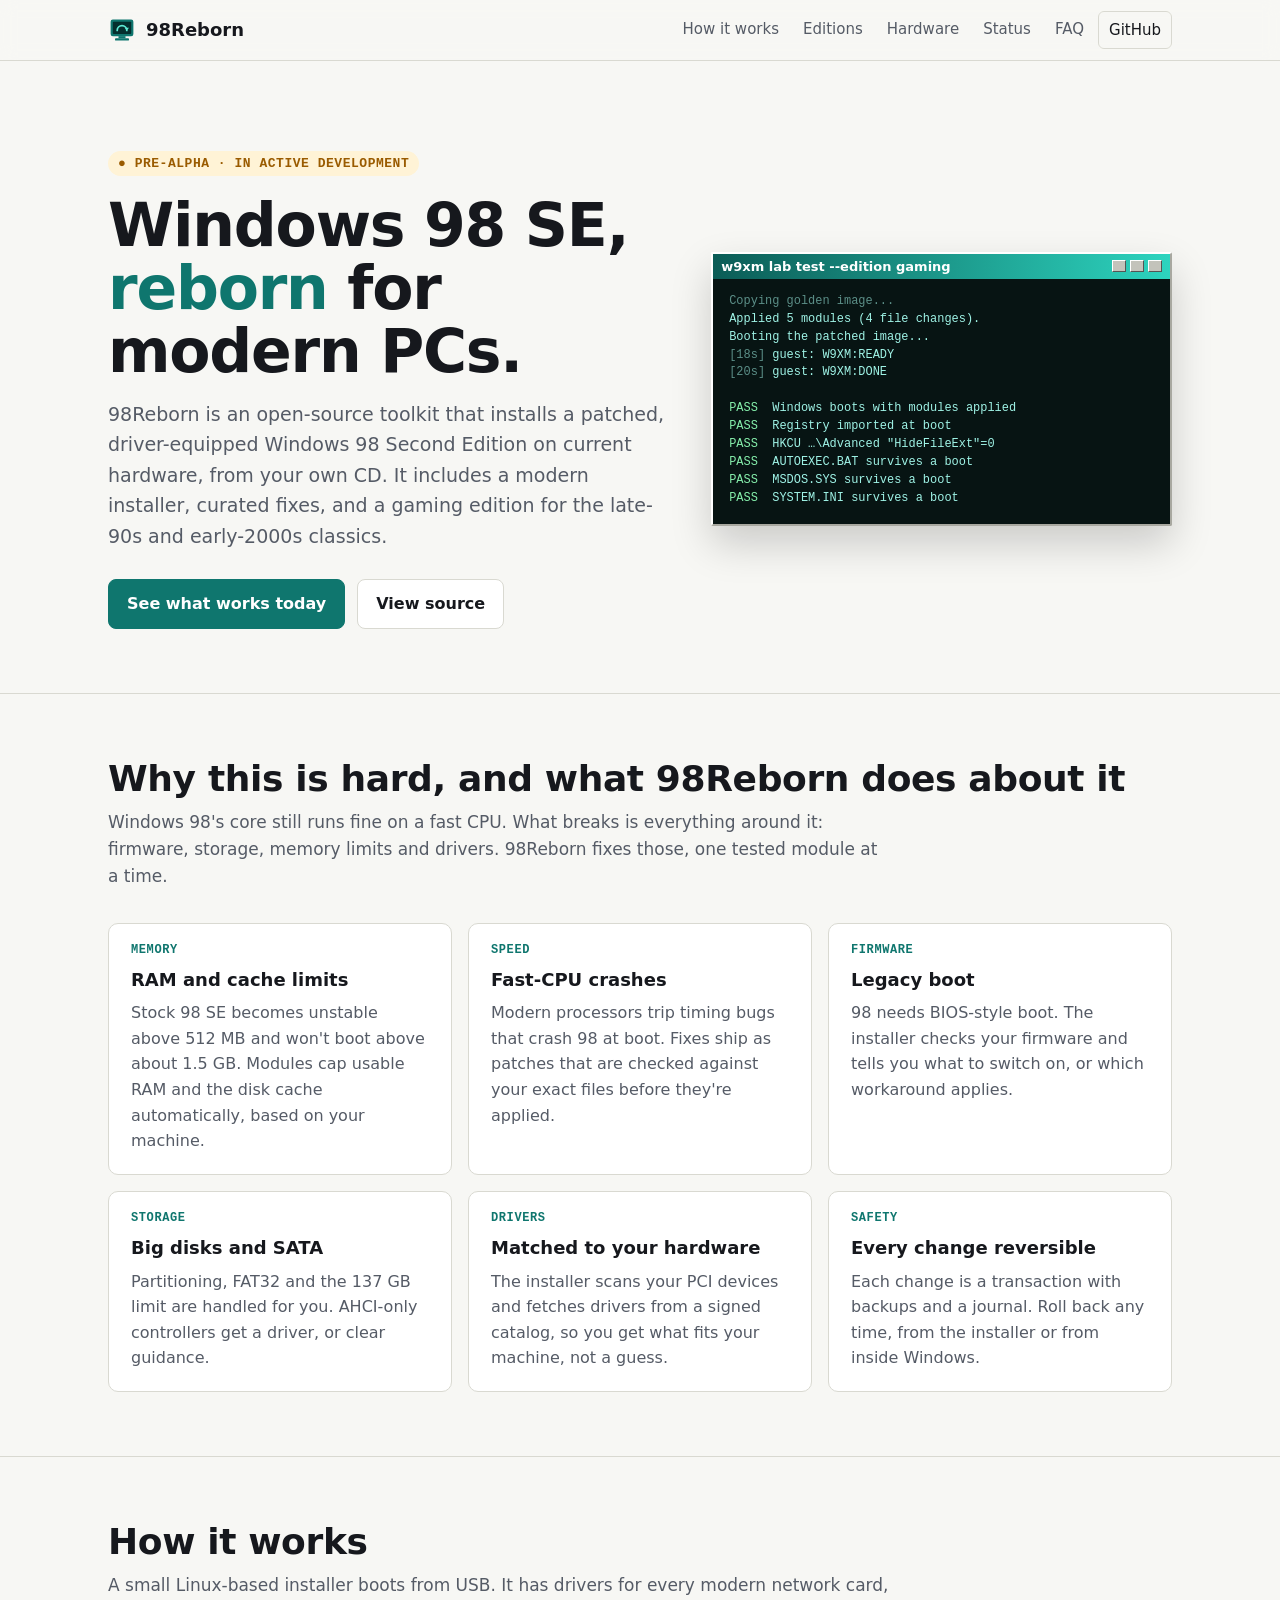
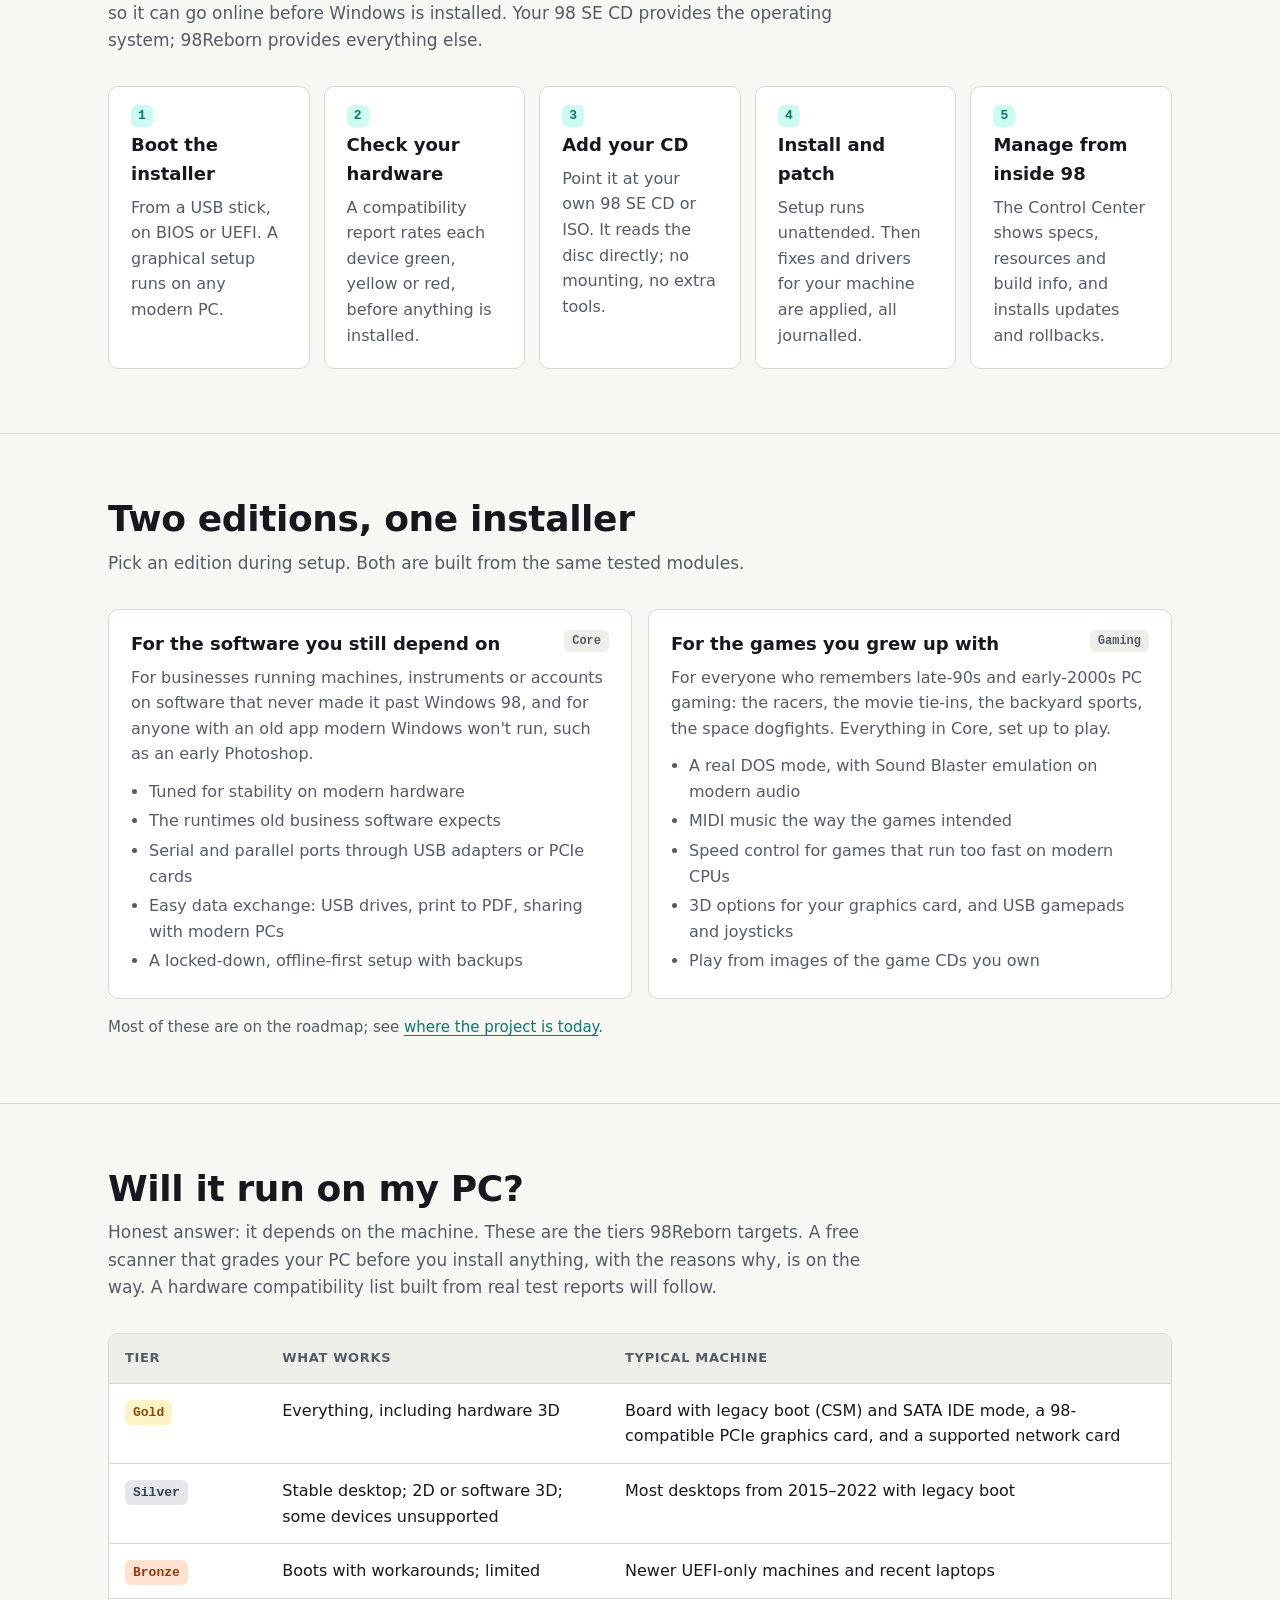
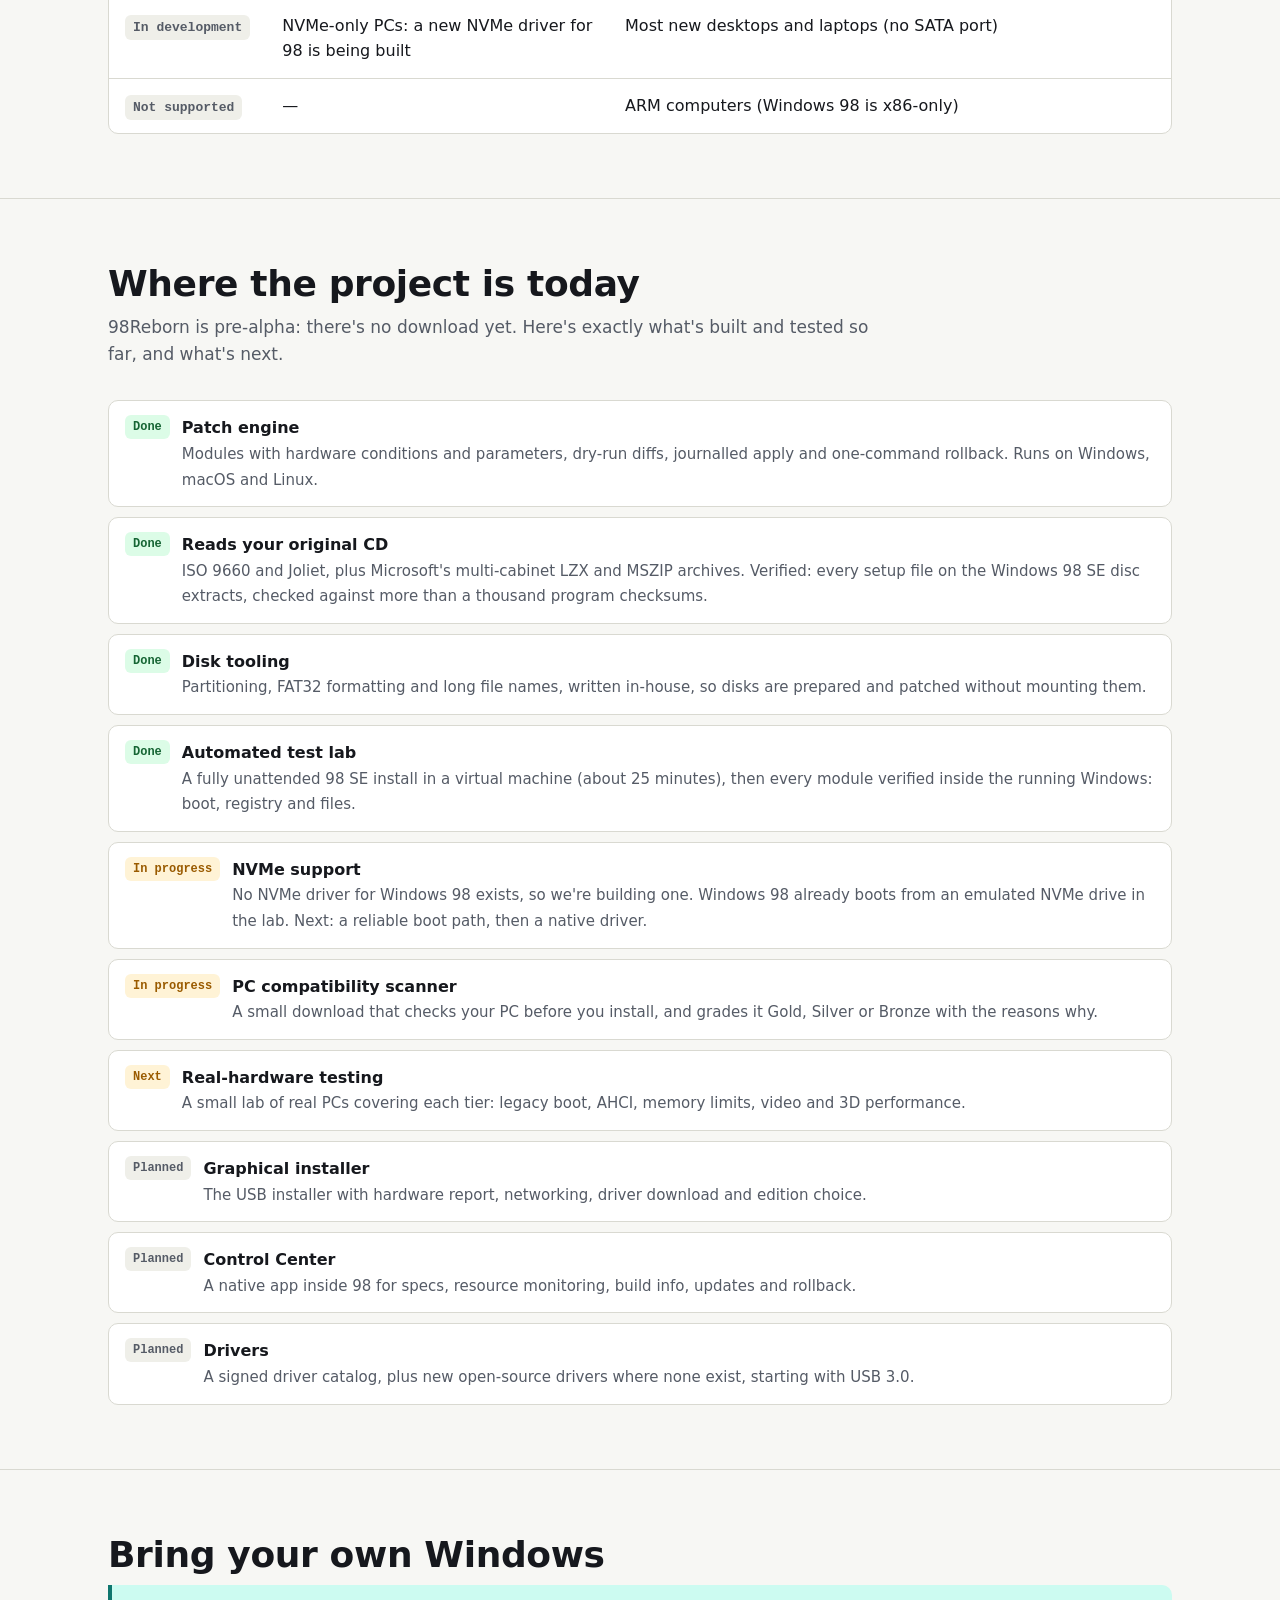
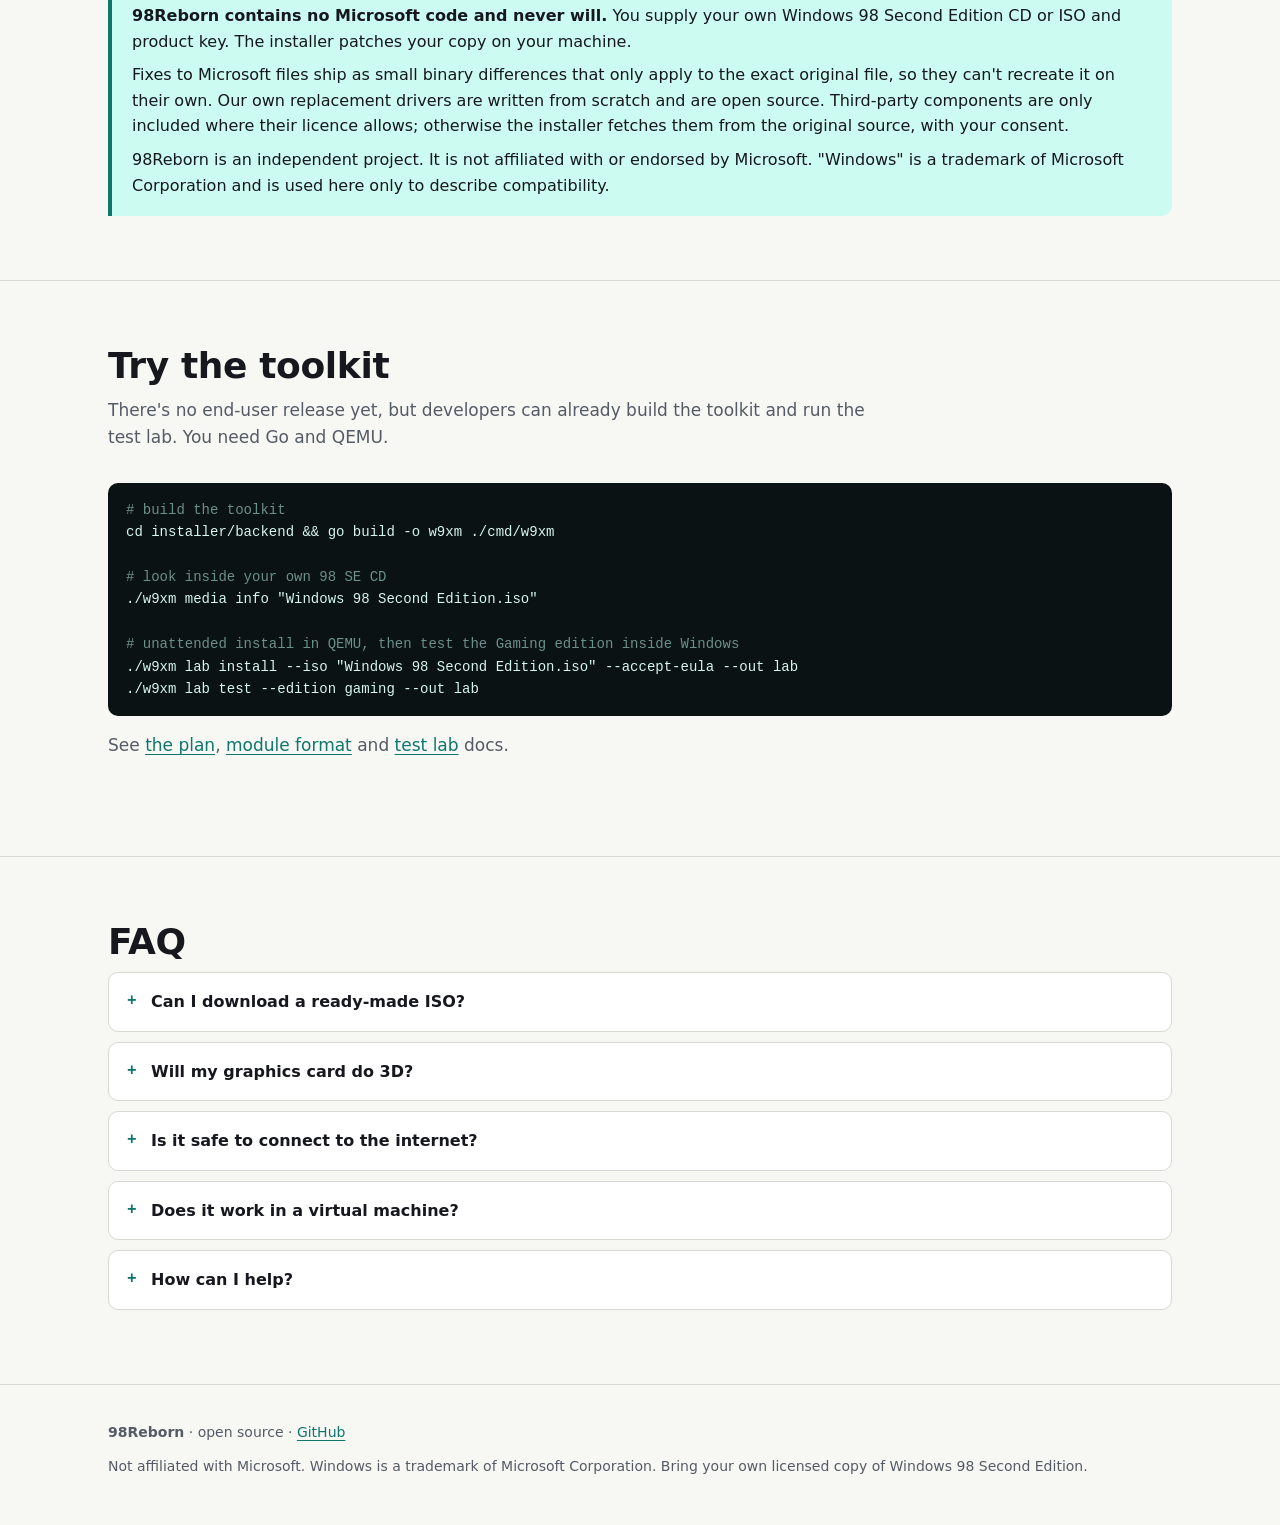
==== site/index.html @ dd4ea9ce "Add PC compatibility scanner, NVMe plan, and edition positioning - 98reborn-check: scans a PC under " ====
<!doctype html>
<html lang="en">
<head>
  <meta charset="utf-8">
  <meta name="viewport" content="width=device-width, initial-scale=1">
  <title>98Reborn: Windows 98 SE, rebuilt for modern PCs</title>
  <meta name="description" content="98Reborn is an open-source toolkit that installs a patched, driver-equipped Windows 98 Second Edition on modern hardware, from your own CD.">
  <meta property="og:title" content="98Reborn">
  <meta property="og:description" content="Windows 98 SE, rebuilt to install and run on modern PCs. Bring your own CD; no Microsoft files included.">
  <meta name="theme-color" content="#0f766e">
  <link rel="icon" href="favicon.svg" type="image/svg+xml">
  <link rel="stylesheet" href="style.css">
</head>
<body>

<header class="top">
  <div class="wrap">
    <a class="brand" href="#"><img src="favicon.svg" alt="">98Reborn</a>
    <nav class="nav" aria-label="Main">
      <a href="#how">How it works</a>
      <a href="#editions">Editions</a>
      <a href="#hardware">Hardware</a>
      <a href="#status">Status</a>
      <a href="#faq">FAQ</a>
      <a class="gh" href="https://github.com/PatrickWalshCreates/98Reborn">GitHub</a>
    </nav>
  </div>
</header>

<main>
  <div class="hero">
    <div class="wrap">
      <div>
        <span class="eyebrow">● Pre-alpha · in active development</span>
        <h1>Windows 98 SE,<br><em>reborn</em> for modern PCs.</h1>
        <p class="lede">98Reborn is an open-source toolkit that installs a patched, driver-equipped Windows 98 Second Edition on current hardware, from your own CD. It includes a modern installer, curated fixes, and a gaming edition for the late-90s and early-2000s classics.</p>
        <div class="actions">
          <a class="btn primary" href="#status">See what works today</a>
          <a class="btn" href="https://github.com/PatrickWalshCreates/98Reborn">View source</a>
        </div>
      </div>
      <div class="window" aria-label="Example lab run output">
        <div class="bar">w9xm lab test --edition gaming<span class="dots"><i></i><i></i><i></i></span></div>
        <div class="body term"><pre><span class="dim">Copying golden image...</span>
Applied 5 modules (4 file changes).
Booting the patched image...
<span class="dim">[18s]</span> guest: W9XM:READY
<span class="dim">[20s]</span> guest: W9XM:DONE

<span class="ok">PASS</span>  Windows boots with modules applied
<span class="ok">PASS</span>  Registry imported at boot
<span class="ok">PASS</span>  HKCU …\Advanced "HideFileExt"=0
<span class="ok">PASS</span>  AUTOEXEC.BAT survives a boot
<span class="ok">PASS</span>  MSDOS.SYS survives a boot
<span class="ok">PASS</span>  SYSTEM.INI survives a boot</pre></div>
      </div>
    </div>
  </div>

  <section id="why">
    <div class="wrap">
      <h2>Why this is hard, and what 98Reborn does about it</h2>
      <p class="sub">Windows 98's core still runs fine on a fast CPU. What breaks is everything around it: firmware, storage, memory limits and drivers. 98Reborn fixes those, one tested module at a time.</p>
      <div class="grid c3">
        <div class="card"><span class="k">Memory</span><h3>RAM and cache limits</h3><p>Stock 98 SE becomes unstable above 512 MB and won't boot above about 1.5 GB. Modules cap usable RAM and the disk cache automatically, based on your machine.</p></div>
        <div class="card"><span class="k">Speed</span><h3>Fast-CPU crashes</h3><p>Modern processors trip timing bugs that crash 98 at boot. Fixes ship as patches that are checked against your exact files before they're applied.</p></div>
        <div class="card"><span class="k">Firmware</span><h3>Legacy boot</h3><p>98 needs BIOS-style boot. The installer checks your firmware and tells you what to switch on, or which workaround applies.</p></div>
        <div class="card"><span class="k">Storage</span><h3>Big disks and SATA</h3><p>Partitioning, FAT32 and the 137 GB limit are handled for you. AHCI-only controllers get a driver, or clear guidance.</p></div>
        <div class="card"><span class="k">Drivers</span><h3>Matched to your hardware</h3><p>The installer scans your PCI devices and fetches drivers from a signed catalog, so you get what fits your machine, not a guess.</p></div>
        <div class="card"><span class="k">Safety</span><h3>Every change reversible</h3><p>Each change is a transaction with backups and a journal. Roll back any time, from the installer or from inside Windows.</p></div>
      </div>
    </div>
  </section>

  <section id="how">
    <div class="wrap">
      <h2>How it works</h2>
      <p class="sub">A small Linux-based installer boots from USB. It has drivers for every modern network card, so it can go online before Windows is installed. Your 98 SE CD provides the operating system; 98Reborn provides everything else.</p>
      <div class="steps">
        <div class="card step"><h3>Boot the installer</h3><p>From a USB stick, on BIOS or UEFI. A graphical setup runs on any modern PC.</p></div>
        <div class="card step"><h3>Check your hardware</h3><p>A compatibility report rates each device green, yellow or red, before anything is installed.</p></div>
        <div class="card step"><h3>Add your CD</h3><p>Point it at your own 98 SE CD or ISO. It reads the disc directly; no mounting, no extra tools.</p></div>
        <div class="card step"><h3>Install and patch</h3><p>Setup runs unattended. Then fixes and drivers for your machine are applied, all journalled.</p></div>
        <div class="card step"><h3>Manage from inside 98</h3><p>The Control Center shows specs, resources and build info, and installs updates and rollbacks.</p></div>
      </div>
    </div>
  </section>

  <section id="editions">
    <div class="wrap">
      <h2>Two editions, one installer</h2>
      <p class="sub">Pick an edition during setup. Both are built from the same tested modules.</p>
      <div class="grid c2">
        <div class="card edition">
          <span class="tag">Core</span>
          <h3>For the software you still depend on</h3>
          <p>For businesses running machines, instruments or accounts on software that never made it past Windows 98, and for anyone with an old app modern Windows won't run, such as an early Photoshop.</p>
          <ul>
            <li>Tuned for stability on modern hardware</li>
            <li>The runtimes old business software expects</li>
            <li>Serial and parallel ports through USB adapters or PCIe cards</li>
            <li>Easy data exchange: USB drives, print to PDF, sharing with modern PCs</li>
            <li>A locked-down, offline-first setup with backups</li>
          </ul>
        </div>
        <div class="card edition">
          <span class="tag">Gaming</span>
          <h3>For the games you grew up with</h3>
          <p>For everyone who remembers late-90s and early-2000s PC gaming: the racers, the movie tie-ins, the backyard sports, the space dogfights. Everything in Core, set up to play.</p>
          <ul>
            <li>A real DOS mode, with Sound Blaster emulation on modern audio</li>
            <li>MIDI music the way the games intended</li>
            <li>Speed control for games that run too fast on modern CPUs</li>
            <li>3D options for your graphics card, and USB gamepads and joysticks</li>
            <li>Play from images of the game CDs you own</li>
          </ul>
        </div>
      </div>
      <p class="sub" style="margin:16px 0 0;font-size:15px">Most of these are on the roadmap; see <a href="#status">where the project is today</a>.</p>
    </div>
  </section>

  <section id="hardware">
    <div class="wrap">
      <h2>Will it run on my PC?</h2>
      <p class="sub">Honest answer: it depends on the machine. These are the tiers 98Reborn targets. A free scanner that grades your PC before you install anything, with the reasons why, is on the way. A hardware compatibility list built from real test reports will follow.</p>
      <div class="tablewrap">
        <table>
          <thead><tr><th>Tier</th><th>What works</th><th>Typical machine</th></tr></thead>
          <tbody>
            <tr><td><span class="tier t-gold">Gold</span></td><td>Everything, including hardware 3D</td><td>Board with legacy boot (CSM) and SATA IDE mode, a 98-compatible PCIe graphics card, and a supported network card</td></tr>
            <tr><td><span class="tier t-silver">Silver</span></td><td>Stable desktop; 2D or software 3D; some devices unsupported</td><td>Most desktops from 2015–2022 with legacy boot</td></tr>
            <tr><td><span class="tier t-bronze">Bronze</span></td><td>Boots with workarounds; limited</td><td>Newer UEFI-only machines and recent laptops</td></tr>
            <tr><td><span class="tier t-no">In development</span></td><td>NVMe-only PCs: a new NVMe driver for 98 is being built</td><td>Most new desktops and laptops (no SATA port)</td></tr>
            <tr><td><span class="tier t-no">Not supported</span></td><td>—</td><td>ARM computers (Windows 98 is x86-only)</td></tr>
          </tbody>
        </table>
      </div>
    </div>
  </section>

  <section id="status">
    <div class="wrap">
      <h2>Where the project is today</h2>
      <p class="sub">98Reborn is pre-alpha: there's no download yet. Here's exactly what's built and tested so far, and what's next.</p>
      <ul class="status-list">
        <li><span class="pill done">Done</span><div><strong>Patch engine</strong><span class="d">Modules with hardware conditions and parameters, dry-run diffs, journalled apply and one-command rollback. Runs on Windows, macOS and Linux.</span></div></li>
        <li><span class="pill done">Done</span><div><strong>Reads your original CD</strong><span class="d">ISO 9660 and Joliet, plus Microsoft's multi-cabinet LZX and MSZIP archives. Verified: every setup file on the Windows 98 SE disc extracts, checked against more than a thousand program checksums.</span></div></li>
        <li><span class="pill done">Done</span><div><strong>Disk tooling</strong><span class="d">Partitioning, FAT32 formatting and long file names, written in-house, so disks are prepared and patched without mounting them.</span></div></li>
        <li><span class="pill done">Done</span><div><strong>Automated test lab</strong><span class="d">A fully unattended 98 SE install in a virtual machine (about 25 minutes), then every module verified inside the running Windows: boot, registry and files.</span></div></li>
        <li><span class="pill wip">In progress</span><div><strong>NVMe support</strong><span class="d">No NVMe driver for Windows 98 exists, so we're building one. Windows 98 already boots from an emulated NVMe drive in the lab. Next: a reliable boot path, then a native driver.</span></div></li>
        <li><span class="pill wip">In progress</span><div><strong>PC compatibility scanner</strong><span class="d">A small download that checks your PC before you install, and grades it Gold, Silver or Bronze with the reasons why.</span></div></li>
        <li><span class="pill wip">Next</span><div><strong>Real-hardware testing</strong><span class="d">A small lab of real PCs covering each tier: legacy boot, AHCI, memory limits, video and 3D performance.</span></div></li>
        <li><span class="pill todo">Planned</span><div><strong>Graphical installer</strong><span class="d">The USB installer with hardware report, networking, driver download and edition choice.</span></div></li>
        <li><span class="pill todo">Planned</span><div><strong>Control Center</strong><span class="d">A native app inside 98 for specs, resource monitoring, build info, updates and rollback.</span></div></li>
        <li><span class="pill todo">Planned</span><div><strong>Drivers</strong><span class="d">A signed driver catalog, plus new open-source drivers where none exist, starting with USB 3.0.</span></div></li>
      </ul>
    </div>
  </section>

  <section id="legal">
    <div class="wrap">
      <h2>Bring your own Windows</h2>
      <div class="callout">
        <p><strong>98Reborn contains no Microsoft code and never will.</strong> You supply your own Windows 98 Second Edition CD or ISO and product key. The installer patches your copy on your machine.</p>
        <p>Fixes to Microsoft files ship as small binary differences that only apply to the exact original file, so they can't recreate it on their own. Our own replacement drivers are written from scratch and are open source. Third-party components are only included where their licence allows; otherwise the installer fetches them from the original source, with your consent.</p>
        <p>98Reborn is an independent project. It is not affiliated with or endorsed by Microsoft. "Windows" is a trademark of Microsoft Corporation and is used here only to describe compatibility.</p>
      </div>
    </div>
  </section>

  <section id="dev">
    <div class="wrap">
      <h2>Try the toolkit</h2>
      <p class="sub">There's no end-user release yet, but developers can already build the toolkit and run the test lab. You need Go and QEMU.</p>
      <pre class="code"><span class="c"># build the toolkit</span>
cd installer/backend &amp;&amp; go build -o w9xm ./cmd/w9xm

<span class="c"># look inside your own 98 SE CD</span>
./w9xm media info "Windows 98 Second Edition.iso"

<span class="c"># unattended install in QEMU, then test the Gaming edition inside Windows</span>
./w9xm lab install --iso "Windows 98 Second Edition.iso" --accept-eula --out lab
./w9xm lab test --edition gaming --out lab</pre>
      <p class="sub" style="margin-top:16px">See <a href="https://github.com/PatrickWalshCreates/98Reborn/blob/main/docs/PLAN.md">the plan</a>, <a href="https://github.com/PatrickWalshCreates/98Reborn/blob/main/docs/MODULES.md">module format</a> and <a href="https://github.com/PatrickWalshCreates/98Reborn/blob/main/docs/LAB.md">test lab</a> docs.</p>
    </div>
  </section>

  <section id="faq">
    <div class="wrap">
      <h2>FAQ</h2>
      <details><summary>Can I download a ready-made ISO?</summary><p>No. Distributing Windows itself would be copyright infringement. When 98Reborn is released, you'll download our installer, which contains only open-source code, and use it with your own CD.</p></details>
      <details><summary>Will my graphics card do 3D?</summary><p>Modern NVIDIA, AMD and Intel GPUs have no Windows 98 drivers. Expect 2D on those, with software 3D being evaluated. For full hardware 3D, a period-compatible PCIe card is the reliable route.</p></details>
      <details><summary>Is it safe to connect to the internet?</summary><p>Windows 98 hasn't had security updates in decades. Use it offline or behind a router, never directly exposed. The installer goes online only before Windows is installed, to fetch drivers, and updates are cryptographically signed.</p></details>
      <details><summary>Does it work in a virtual machine?</summary><p>Yes. The project's own test lab installs and boots 98 SE in QEMU on every change, and VM support will ship as a first-class target.</p></details>
      <details><summary>How can I help?</summary><p>Hardware test reports, driver research and module authoring are all welcome once the repository opens up. Watch the GitHub repo for the first public release.</p></details>
    </div>
  </section>
</main>

<footer>
  <div class="wrap">
    <p><strong>98Reborn</strong> · open source · <a href="https://github.com/PatrickWalshCreates/98Reborn">GitHub</a></p>
    <p>Not affiliated with Microsoft. Windows is a trademark of Microsoft Corporation. Bring your own licensed copy of Windows 98 Second Edition.</p>
  </div>
</footer>

</body>
</html>
---- site/style.css ----
/* 98Reborn site. Plain CSS, no build step. */
:root {
  --bg: #f7f7f4;
  --surface: #ffffff;
  --surface-2: #efefe9;
  --text: #16181d;
  --muted: #555b66;
  --border: #d9d9d1;
  --accent: #0f766e;
  --accent-strong: #0b5c56;
  --accent-soft: #ccfbf1;
  --warn: #9a5b00;
  --warn-soft: #fff3d6;
  --ok: #166534;
  --ok-soft: #dcfce7;
  --bevel-hi: #ffffff;
  --bevel-lo: #a8a8a0;
  --mono: ui-monospace, "SF Mono", "Cascadia Mono", Menlo, Consolas, monospace;
  --sans: system-ui, -apple-system, "Segoe UI", Roboto, "Helvetica Neue", Arial, sans-serif;
  --radius: 10px;
  --max: 1120px;
}
@media (prefers-color-scheme: dark) {
  :root {
    --bg: #0d1014;
    --surface: #151a20;
    --surface-2: #1c232b;
    --text: #e8ebef;
    --muted: #9aa4b1;
    --border: #2a333d;
    --accent: #2dd4bf;
    --accent-strong: #5eead4;
    --accent-soft: #10302d;
    --warn: #f5b84b;
    --warn-soft: #2e2410;
    --ok: #4ade80;
    --ok-soft: #10291a;
    --bevel-hi: #3a4552;
    --bevel-lo: #07090c;
  }
}

* { box-sizing: border-box; }
html { scroll-behavior: smooth; }
body {
  margin: 0;
  background: var(--bg);
  color: var(--text);
  font: 16px/1.6 var(--sans);
  -webkit-font-smoothing: antialiased;
}
a { color: var(--accent); text-underline-offset: 3px; }
a:hover { color: var(--accent-strong); }
code, kbd, pre { font-family: var(--mono); font-size: 0.92em; }
code { background: var(--surface-2); padding: 0.1em 0.35em; border-radius: 4px; }
img, svg { max-width: 100%; }

.wrap { max-width: var(--max); margin: 0 auto; padding: 0 16px; }
@media (min-width: 720px) { .wrap { padding: 0 28px; } }

/* Header */
.top {
  position: sticky; top: 0; z-index: 10;
  background: color-mix(in srgb, var(--bg) 88%, transparent);
  backdrop-filter: saturate(150%) blur(8px);
  border-bottom: 1px solid var(--border);
}
.top .wrap { display: flex; align-items: center; gap: 16px; height: 60px; }
.brand { display: flex; align-items: center; gap: 10px; font-weight: 700; color: var(--text); text-decoration: none; font-size: 18px; }
.brand img { width: 28px; height: 28px; }
.nav { margin-left: auto; display: flex; gap: 4px; }
.nav a { color: var(--muted); text-decoration: none; padding: 6px 10px; border-radius: 6px; font-size: 15px; }
.nav a:hover { color: var(--text); background: var(--surface-2); }
.nav .gh { color: var(--text); border: 1px solid var(--border); }
@media (max-width: 760px) { .nav a:not(.gh) { display: none; } }

/* Hero */
.hero { padding: 64px 0 40px; }
.hero .wrap { display: grid; gap: 40px; align-items: center; }
@media (min-width: 900px) { .hero .wrap { grid-template-columns: 1.1fr 0.9fr; } .hero { padding: 88px 0 64px; } }
.eyebrow {
  display: inline-flex; align-items: center; gap: 8px;
  font: 600 13px/1 var(--mono); letter-spacing: 0.04em; text-transform: uppercase;
  color: var(--warn); background: var(--warn-soft); padding: 6px 10px; border-radius: 999px;
}
.hero h1 { font-size: clamp(36px, 6vw, 60px); line-height: 1.05; letter-spacing: -0.02em; margin: 18px 0 16px; }
.hero h1 em { font-style: normal; color: var(--accent); }
.lede { font-size: 19px; color: var(--muted); max-width: 36em; margin: 0 0 28px; }
.actions { display: flex; flex-wrap: wrap; gap: 12px; }
.btn {
  display: inline-flex; align-items: center; gap: 8px;
  padding: 11px 18px; border-radius: 8px; font-weight: 600; text-decoration: none;
  border: 1px solid var(--border); color: var(--text); background: var(--surface);
}
.btn:hover { color: var(--text); border-color: var(--muted); }
.btn.primary { background: var(--accent); border-color: var(--accent); color: #fff; }
.btn.primary:hover { background: var(--accent-strong); border-color: var(--accent-strong); color: #fff; }
@media (prefers-color-scheme: dark) { .btn.primary, .btn.primary:hover { color: #04201d; } }

/* Retro window (original styling, a nod to the era) */
.window {
  background: #c3c3bb; color: #111;
  border: 2px solid; border-color: var(--bevel-hi) var(--bevel-lo) var(--bevel-lo) var(--bevel-hi);
  box-shadow: 0 18px 40px rgba(0,0,0,0.18);
  border-radius: 2px;
}
@media (prefers-color-scheme: dark) { .window { background: #2a3038; color: #e8ebef; } }
.window .bar {
  background: linear-gradient(90deg, #0b5c56, #2dd4bf);
  color: #fff; font: 700 13px/1 var(--sans); padding: 6px 8px;
  display: flex; align-items: center; gap: 8px;
}
.window .bar .dots { margin-left: auto; display: flex; gap: 4px; }
.window .bar .dots i {
  width: 14px; height: 12px; background: #c3c3bb; display: block;
  border: 1px solid; border-color: #fff #555 #555 #fff;
}
.window .body { padding: 14px 16px 16px; font: 13px/1.5 var(--mono); }
.term { background: #071413; color: #9ff3e6; padding: 12px 14px; min-height: 230px; overflow-x: auto; }
.term .dim { color: #5c8f88; }
.term .ok { color: #86efac; }
.term .hl { color: #fde68a; }
.term pre { margin: 0; white-space: pre; }

/* Sections */
section { padding: 64px 0; border-top: 1px solid var(--border); }
section h2 { font-size: clamp(26px, 3.6vw, 36px); letter-spacing: -0.01em; line-height: 1.15; margin: 0 0 10px; }
section .sub { color: var(--muted); max-width: 46em; margin: 0 0 32px; font-size: 17px; }
.grid { display: grid; gap: 16px; }
@media (min-width: 720px) { .grid.c2 { grid-template-columns: 1fr 1fr; } .grid.c3 { grid-template-columns: repeat(3, 1fr); } }
@media (min-width: 720px) and (max-width: 979px) { .grid.c4 { grid-template-columns: 1fr 1fr; } }
@media (min-width: 980px) { .grid.c4 { grid-template-columns: repeat(4, 1fr); } }
.card {
  background: var(--surface); border: 1px solid var(--border); border-radius: var(--radius);
  padding: 20px 22px;
}
.card h3 { margin: 0 0 6px; font-size: 18px; }
.card p { margin: 0; color: var(--muted); }
.card .k { font: 600 12px/1 var(--mono); color: var(--accent); letter-spacing: 0.05em; text-transform: uppercase; margin-bottom: 10px; display: block; }

/* Steps */
.steps { counter-reset: s; display: grid; gap: 14px; }
@media (min-width: 900px) { .steps { grid-template-columns: repeat(5, 1fr); } }
.step { position: relative; padding-top: 44px; }
.step::before {
  counter-increment: s; content: counter(s);
  position: absolute; top: 18px; left: 22px;
  font: 700 13px/22px var(--mono); width: 22px; text-align: center;
  background: var(--accent-soft); color: var(--accent); border-radius: 6px;
}

/* Editions */
.edition ul { margin: 12px 0 0; padding-left: 18px; color: var(--muted); }
.edition li { margin: 4px 0; }
.edition .tag { float: right; font: 600 12px/1 var(--mono); padding: 5px 8px; border-radius: 6px; background: var(--surface-2); color: var(--muted); }

/* Tiers table */
.tablewrap { overflow-x: auto; border: 1px solid var(--border); border-radius: var(--radius); background: var(--surface); }
table { width: 100%; border-collapse: collapse; min-width: 640px; }
th, td { text-align: left; padding: 14px 16px; border-bottom: 1px solid var(--border); vertical-align: top; }
th { font-size: 13px; text-transform: uppercase; letter-spacing: 0.05em; color: var(--muted); background: var(--surface-2); }
tr:last-child td { border-bottom: 0; }
.tier { font: 700 13px/1 var(--mono); padding: 5px 8px; border-radius: 6px; white-space: nowrap; }
.t-gold { background: #fef3c7; color: #854d0e; }
.t-silver { background: #e5e7eb; color: #374151; }
.t-bronze { background: #fde2cf; color: #8a3b12; }
.t-no { background: var(--surface-2); color: var(--muted); }
@media (prefers-color-scheme: dark) {
  .t-gold { background: #3a2e0b; color: #fcd34d; }
  .t-silver { background: #2b3138; color: #d1d5db; }
  .t-bronze { background: #3a200f; color: #fdba74; }
}

@media (max-width: 640px) { /* stack tier rows as cards on phones */
  table { min-width: 0; }
  thead { display: none; }
  tr { display: block; padding: 14px 0; border-bottom: 1px solid var(--border); }
  tr:last-child { border-bottom: 0; }
  td { display: block; border: 0; padding: 4px 16px; }
  td:nth-child(3) { color: var(--muted); font-size: 15px; }
}

/* Status */
.status-list { list-style: none; padding: 0; margin: 0; display: grid; gap: 10px; }
.status-list li { display: grid; grid-template-columns: auto 1fr; gap: 12px; align-items: start; background: var(--surface); border: 1px solid var(--border); border-radius: var(--radius); padding: 14px 16px; }
.pill { font: 700 12px/1 var(--mono); padding: 6px 8px; border-radius: 6px; white-space: nowrap; }
.pill.done { background: var(--ok-soft); color: var(--ok); }
.pill.wip { background: var(--warn-soft); color: var(--warn); }
.pill.todo { background: var(--surface-2); color: var(--muted); }
.status-list strong { display: block; }
.status-list span.d { color: var(--muted); font-size: 15px; }

/* Callout */
.callout { border-left: 4px solid var(--accent); background: var(--accent-soft); padding: 18px 20px; border-radius: 0 var(--radius) var(--radius) 0; }
.callout p { margin: 0 0 8px; }
.callout p:last-child { margin: 0; }

/* FAQ */
details { background: var(--surface); border: 1px solid var(--border); border-radius: var(--radius); padding: 0 18px; margin-bottom: 10px; }
summary { cursor: pointer; padding: 16px 0; font-weight: 600; list-style: none; display: flex; gap: 10px; }
summary::-webkit-details-marker { display: none; }
summary::before { content: "+"; font: 700 16px/1.5 var(--mono); color: var(--accent); width: 14px; }
details[open] summary::before { content: "−"; }
details p { margin: 0 0 16px; color: var(--muted); }

/* Code block */
.code { background: #0b1214; color: #d6f5f0; border-radius: var(--radius); padding: 16px 18px; overflow-x: auto; font: 14px/1.6 var(--mono); }
.code .c { color: #6b8f8a; }

footer { border-top: 1px solid var(--border); padding: 36px 0 48px; color: var(--muted); font-size: 14px; }
footer .wrap { display: grid; gap: 12px; }
footer p { margin: 0; }
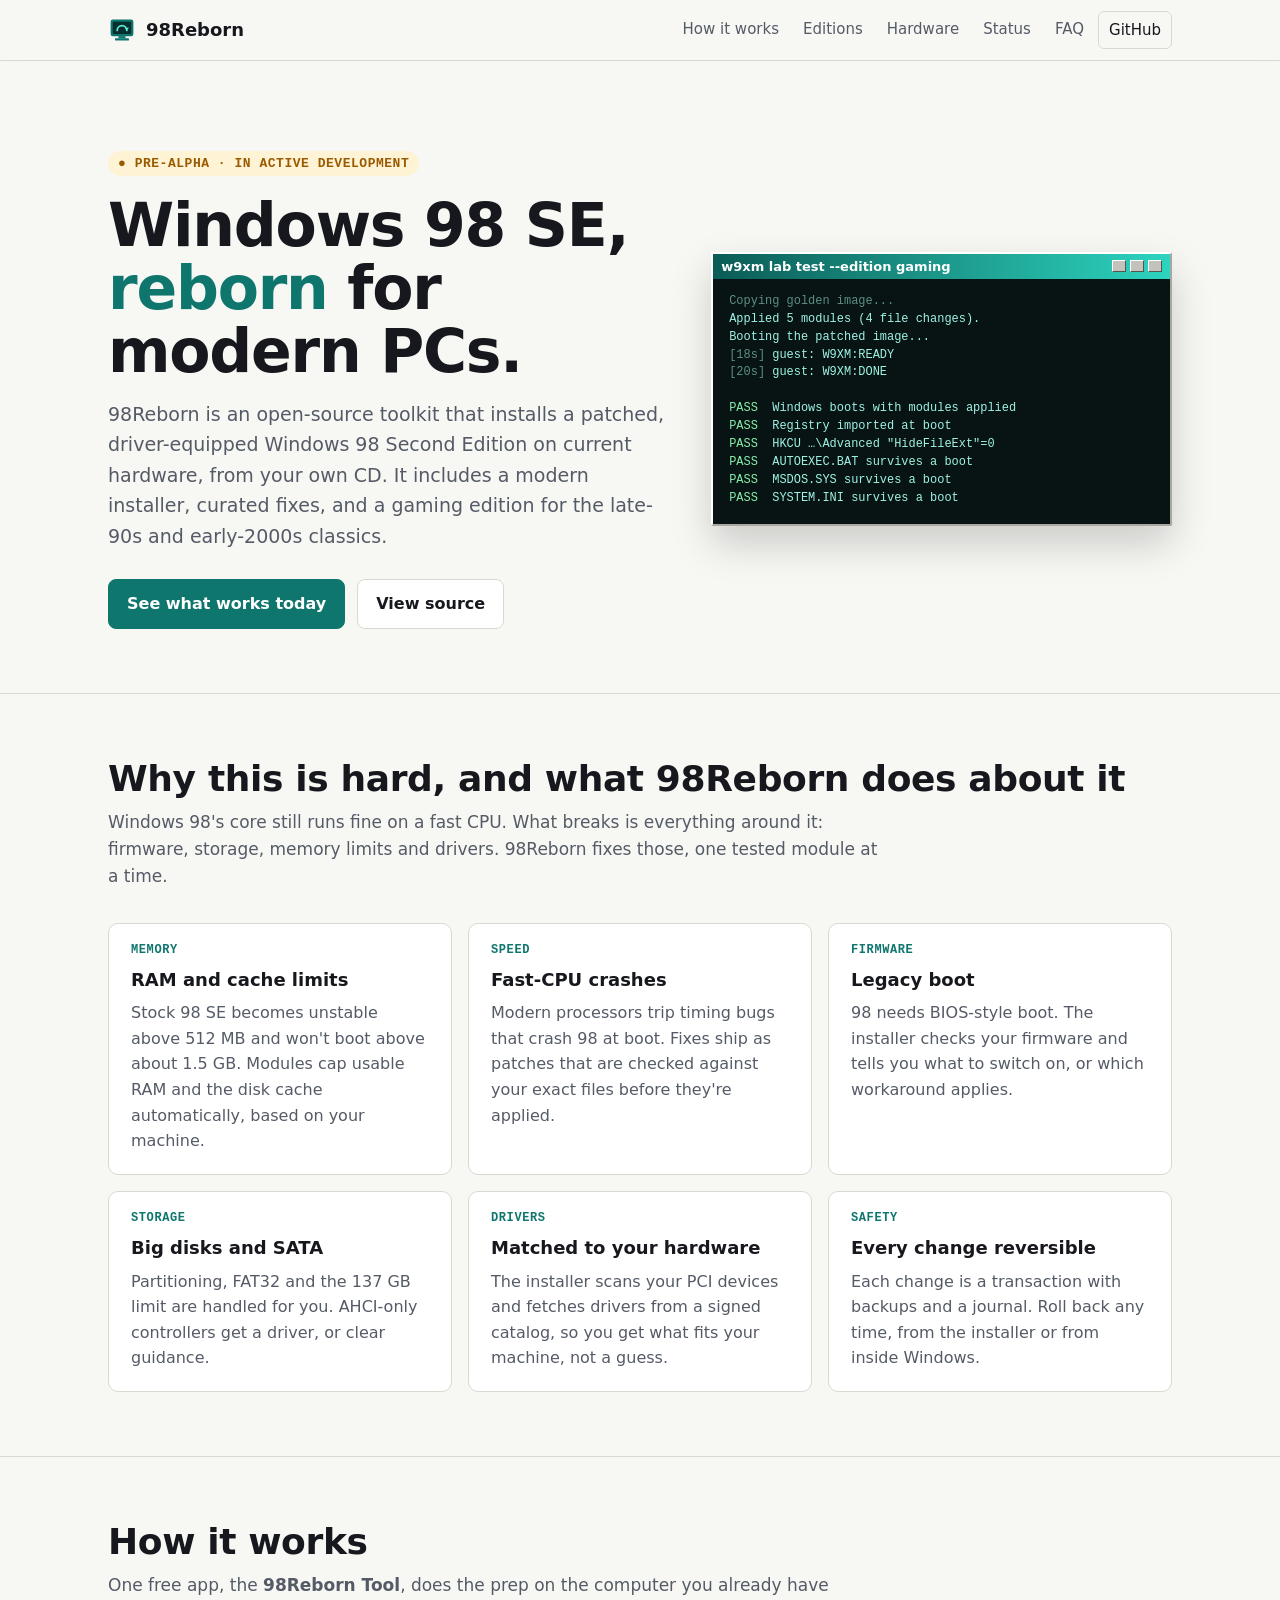
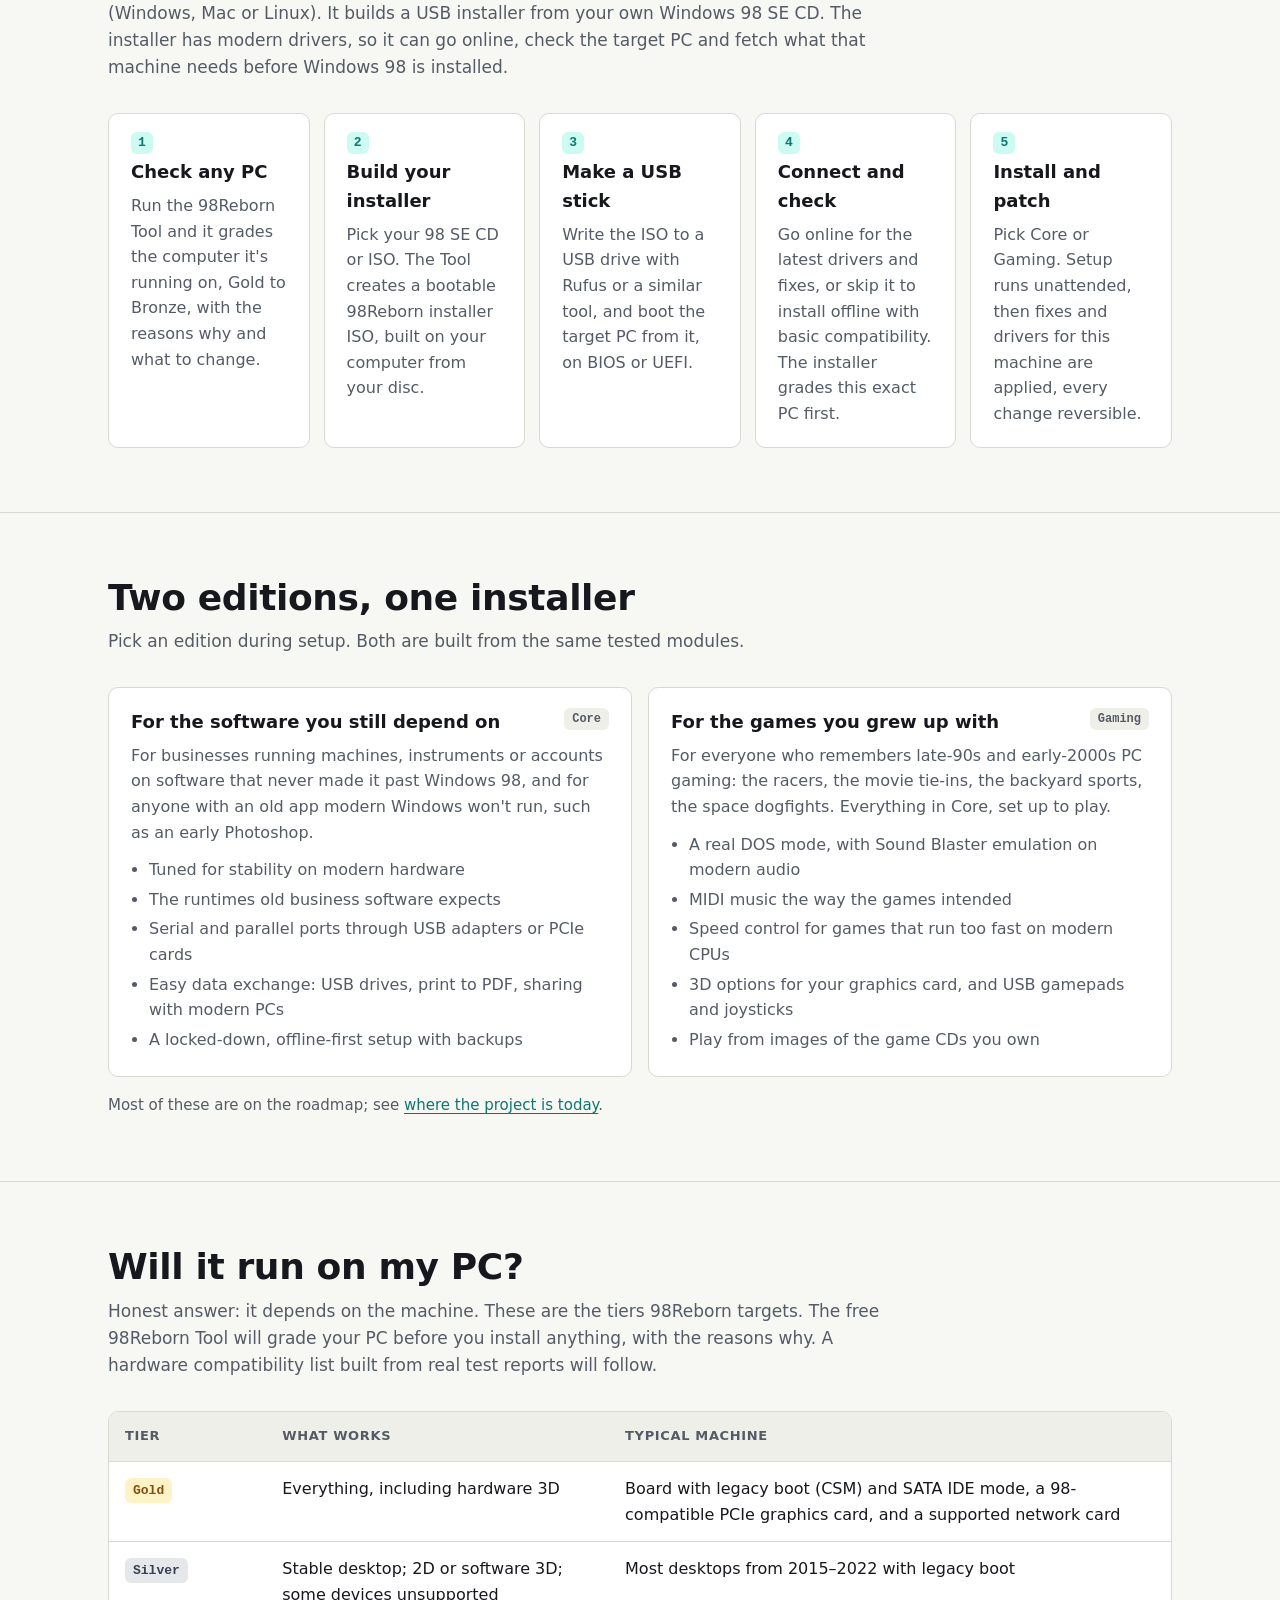
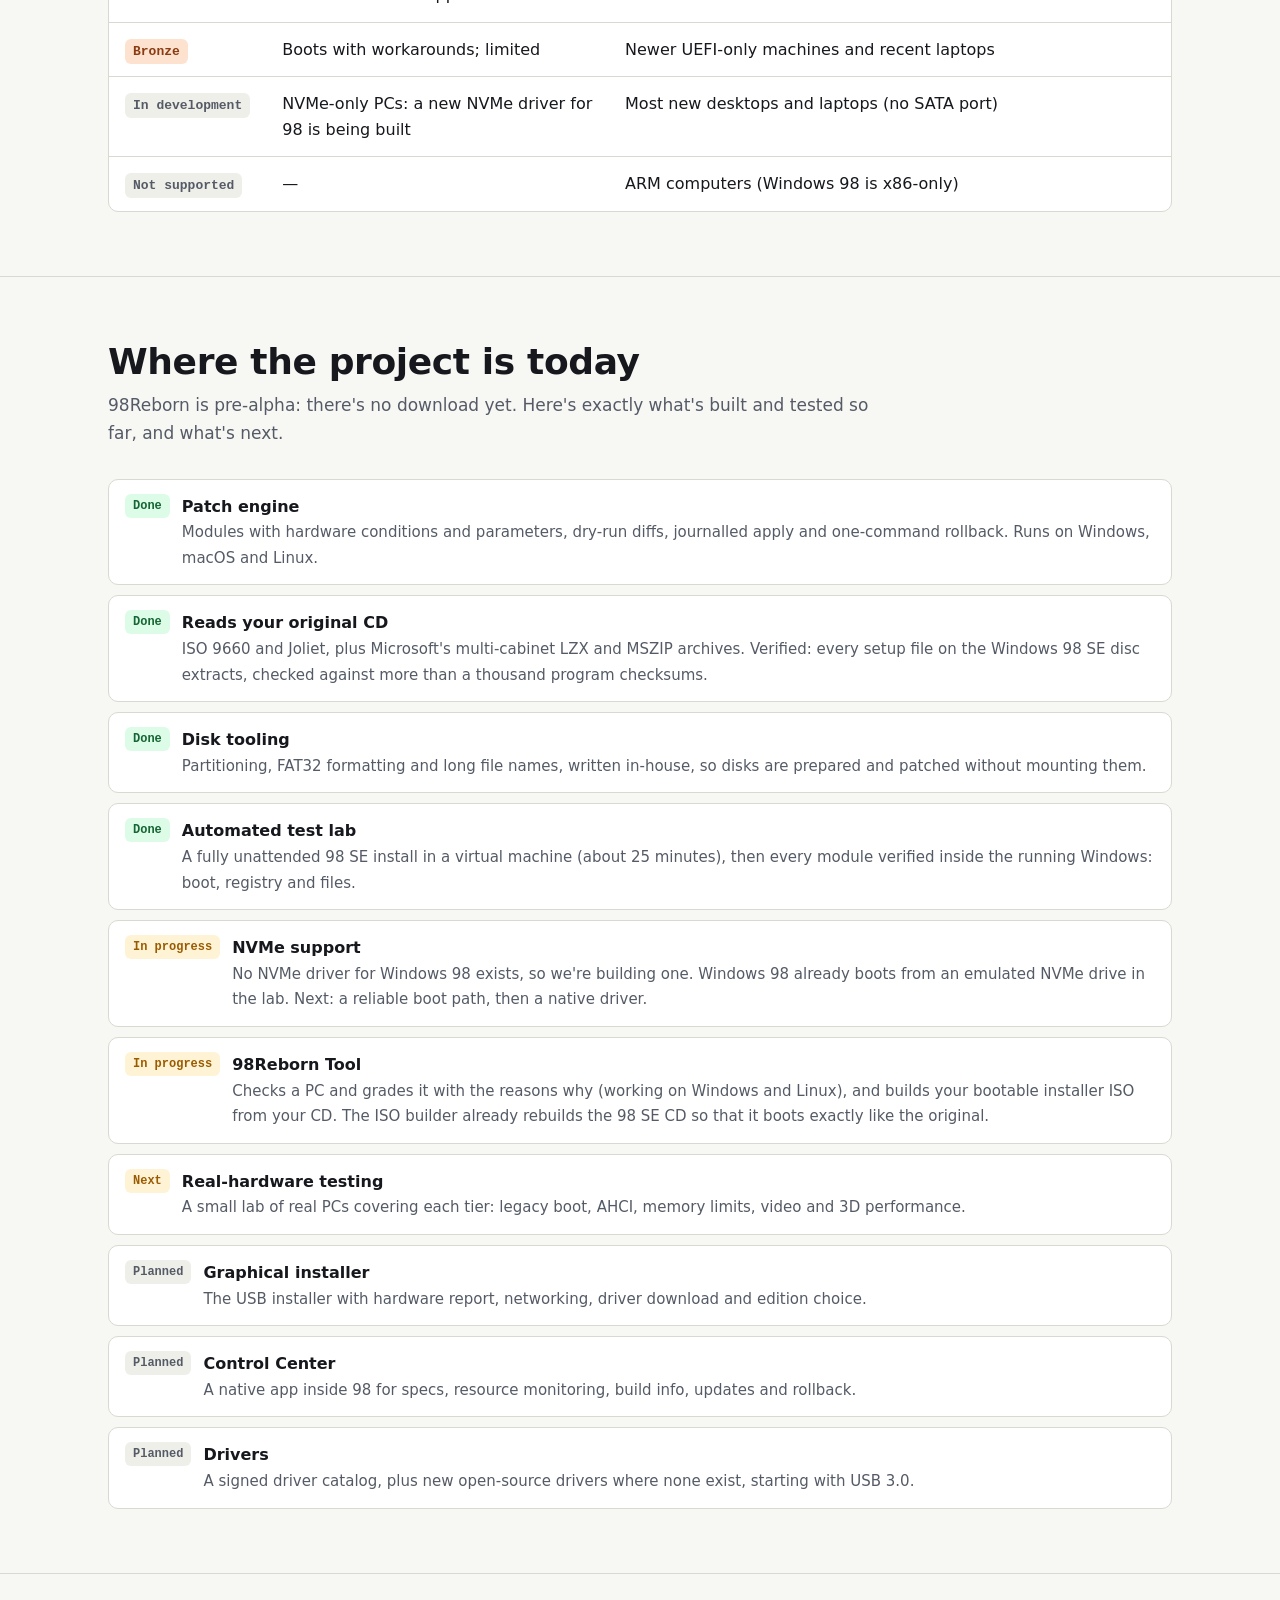
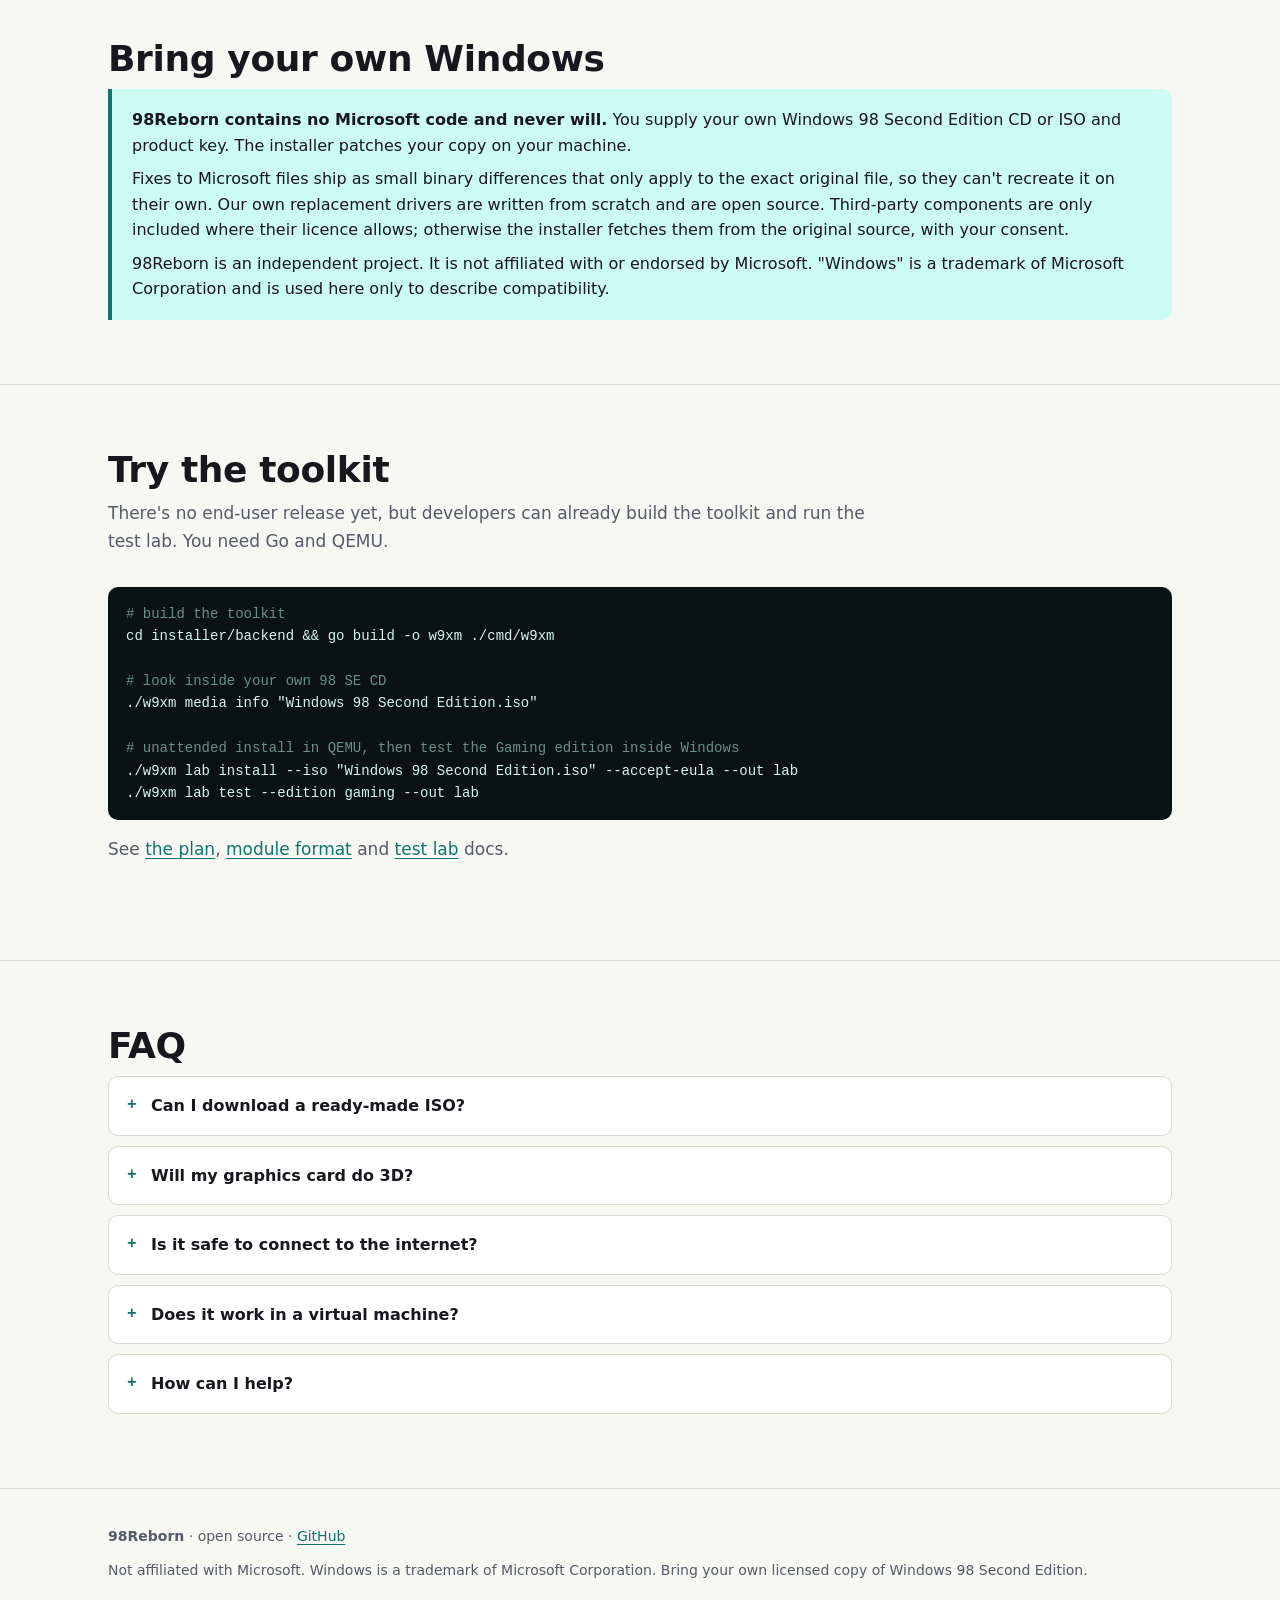
==== commit 0626d646: "Add bootable ISO writer and the 98Reborn Tool design - isowriter: ISO 9660 + Joliet + El Torito (flo" ====
--- a/site/index.html
+++ b/site/index.html
@@ -75,13 +75,13 @@
   <section id="how">
     <div class="wrap">
       <h2>How it works</h2>
-      <p class="sub">A small Linux-based installer boots from USB. It has drivers for every modern network card, so it can go online before Windows is installed. Your 98 SE CD provides the operating system; 98Reborn provides everything else.</p>
+      <p class="sub">One free app, the <strong>98Reborn Tool</strong>, does the prep on the computer you already have (Windows, Mac or Linux). It builds a USB installer from your own Windows 98 SE CD. The installer has modern drivers, so it can go online, check the target PC and fetch what that machine needs before Windows 98 is installed.</p>
       <div class="steps">
-        <div class="card step"><h3>Boot the installer</h3><p>From a USB stick, on BIOS or UEFI. A graphical setup runs on any modern PC.</p></div>
-        <div class="card step"><h3>Check your hardware</h3><p>A compatibility report rates each device green, yellow or red, before anything is installed.</p></div>
-        <div class="card step"><h3>Add your CD</h3><p>Point it at your own 98 SE CD or ISO. It reads the disc directly; no mounting, no extra tools.</p></div>
-        <div class="card step"><h3>Install and patch</h3><p>Setup runs unattended. Then fixes and drivers for your machine are applied, all journalled.</p></div>
-        <div class="card step"><h3>Manage from inside 98</h3><p>The Control Center shows specs, resources and build info, and installs updates and rollbacks.</p></div>
+        <div class="card step"><h3>Check any PC</h3><p>Run the 98Reborn Tool and it grades the computer it's running on, Gold to Bronze, with the reasons why and what to change.</p></div>
+        <div class="card step"><h3>Build your installer</h3><p>Pick your 98 SE CD or ISO. The Tool creates a bootable 98Reborn installer ISO, built on your computer from your disc.</p></div>
+        <div class="card step"><h3>Make a USB stick</h3><p>Write the ISO to a USB drive with Rufus or a similar tool, and boot the target PC from it, on BIOS or UEFI.</p></div>
+        <div class="card step"><h3>Connect and check</h3><p>Go online for the latest drivers and fixes, or skip it to install offline with basic compatibility. The installer grades this exact PC first.</p></div>
+        <div class="card step"><h3>Install and patch</h3><p>Pick Core or Gaming. Setup runs unattended, then fixes and drivers for this machine are applied, every change reversible.</p></div>
       </div>
     </div>
   </section>
@@ -123,7 +123,7 @@
   <section id="hardware">
     <div class="wrap">
       <h2>Will it run on my PC?</h2>
-      <p class="sub">Honest answer: it depends on the machine. These are the tiers 98Reborn targets. A free scanner that grades your PC before you install anything, with the reasons why, is on the way. A hardware compatibility list built from real test reports will follow.</p>
+      <p class="sub">Honest answer: it depends on the machine. These are the tiers 98Reborn targets. The free 98Reborn Tool will grade your PC before you install anything, with the reasons why. A hardware compatibility list built from real test reports will follow.</p>
       <div class="tablewrap">
         <table>
           <thead><tr><th>Tier</th><th>What works</th><th>Typical machine</th></tr></thead>
@@ -149,7 +149,7 @@
         <li><span class="pill done">Done</span><div><strong>Disk tooling</strong><span class="d">Partitioning, FAT32 formatting and long file names, written in-house, so disks are prepared and patched without mounting them.</span></div></li>
         <li><span class="pill done">Done</span><div><strong>Automated test lab</strong><span class="d">A fully unattended 98 SE install in a virtual machine (about 25 minutes), then every module verified inside the running Windows: boot, registry and files.</span></div></li>
         <li><span class="pill wip">In progress</span><div><strong>NVMe support</strong><span class="d">No NVMe driver for Windows 98 exists, so we're building one. Windows 98 already boots from an emulated NVMe drive in the lab. Next: a reliable boot path, then a native driver.</span></div></li>
-        <li><span class="pill wip">In progress</span><div><strong>PC compatibility scanner</strong><span class="d">A small download that checks your PC before you install, and grades it Gold, Silver or Bronze with the reasons why.</span></div></li>
+        <li><span class="pill wip">In progress</span><div><strong>98Reborn Tool</strong><span class="d">Checks a PC and grades it with the reasons why (working on Windows and Linux), and builds your bootable installer ISO from your CD. The ISO builder already rebuilds the 98 SE CD so that it boots exactly like the original.</span></div></li>
         <li><span class="pill wip">Next</span><div><strong>Real-hardware testing</strong><span class="d">A small lab of real PCs covering each tier: legacy boot, AHCI, memory limits, video and 3D performance.</span></div></li>
         <li><span class="pill todo">Planned</span><div><strong>Graphical installer</strong><span class="d">The USB installer with hardware report, networking, driver download and edition choice.</span></div></li>
         <li><span class="pill todo">Planned</span><div><strong>Control Center</strong><span class="d">A native app inside 98 for specs, resource monitoring, build info, updates and rollback.</span></div></li>
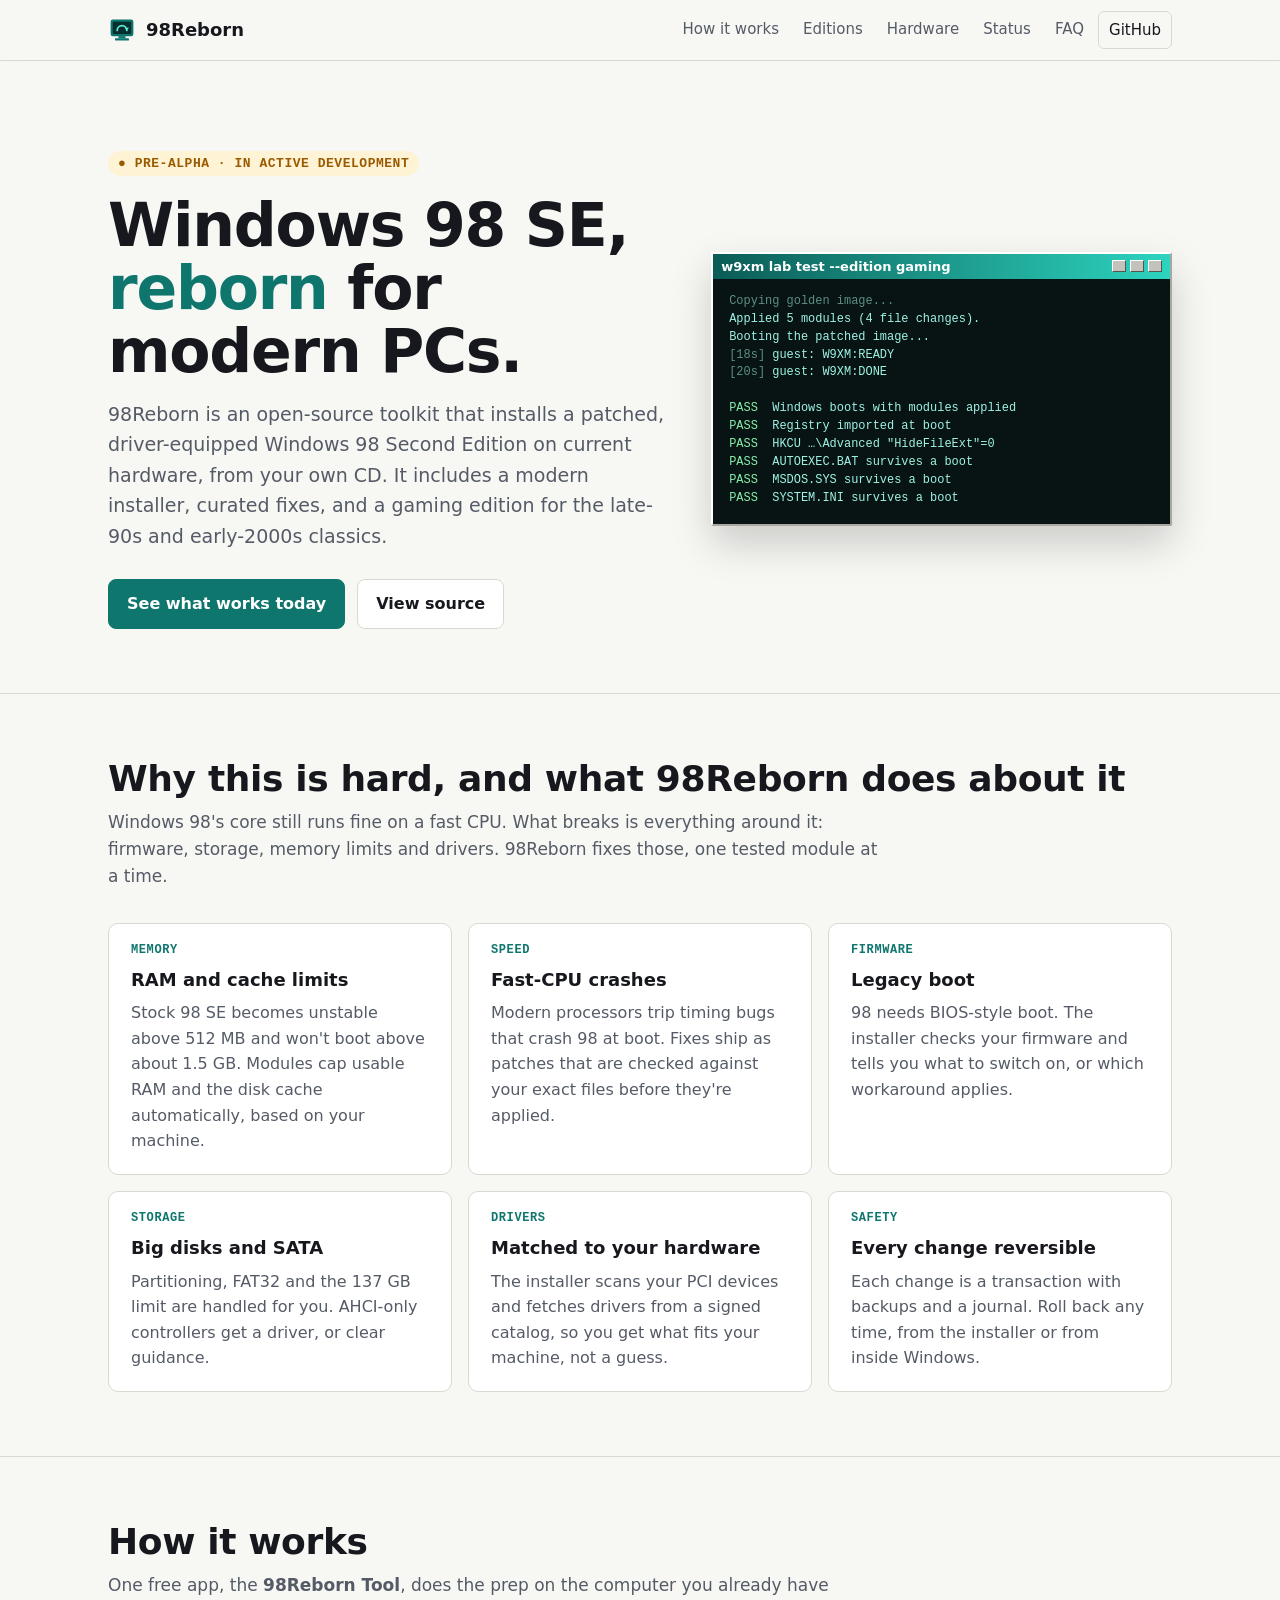
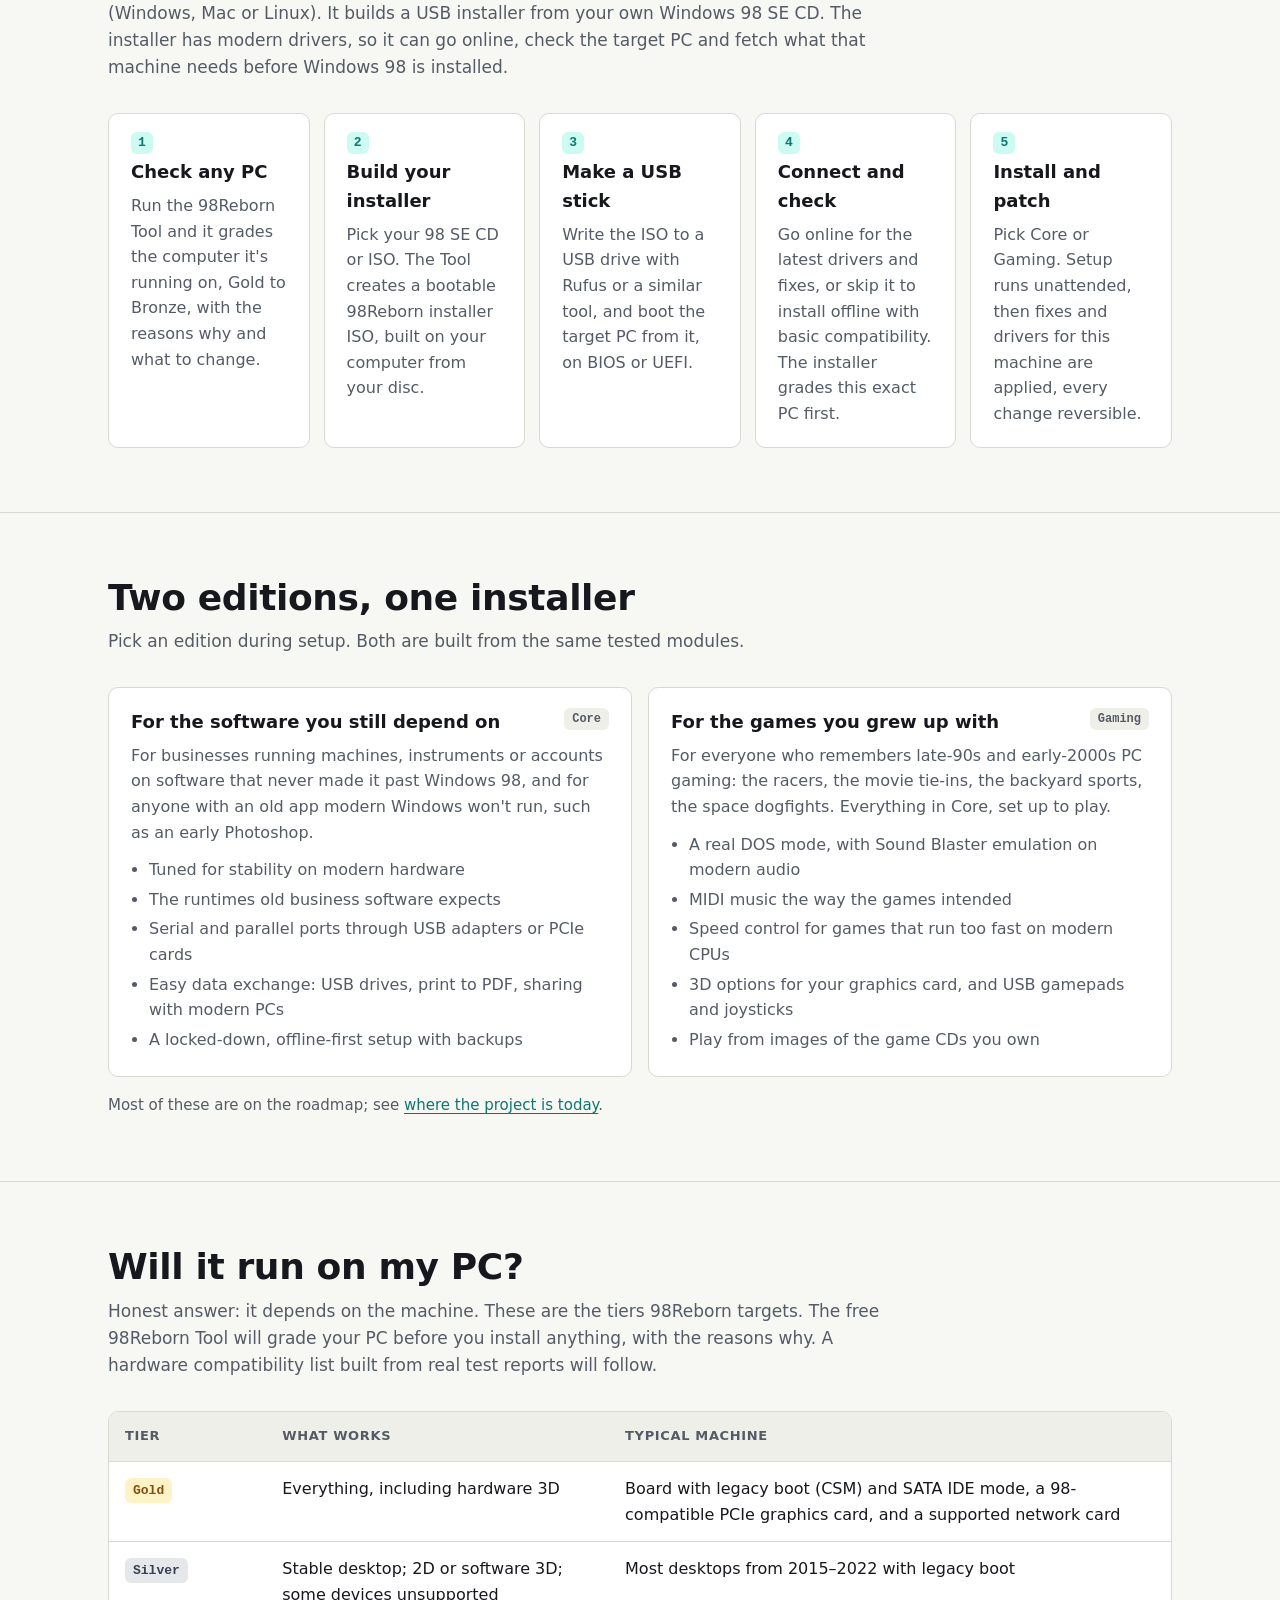
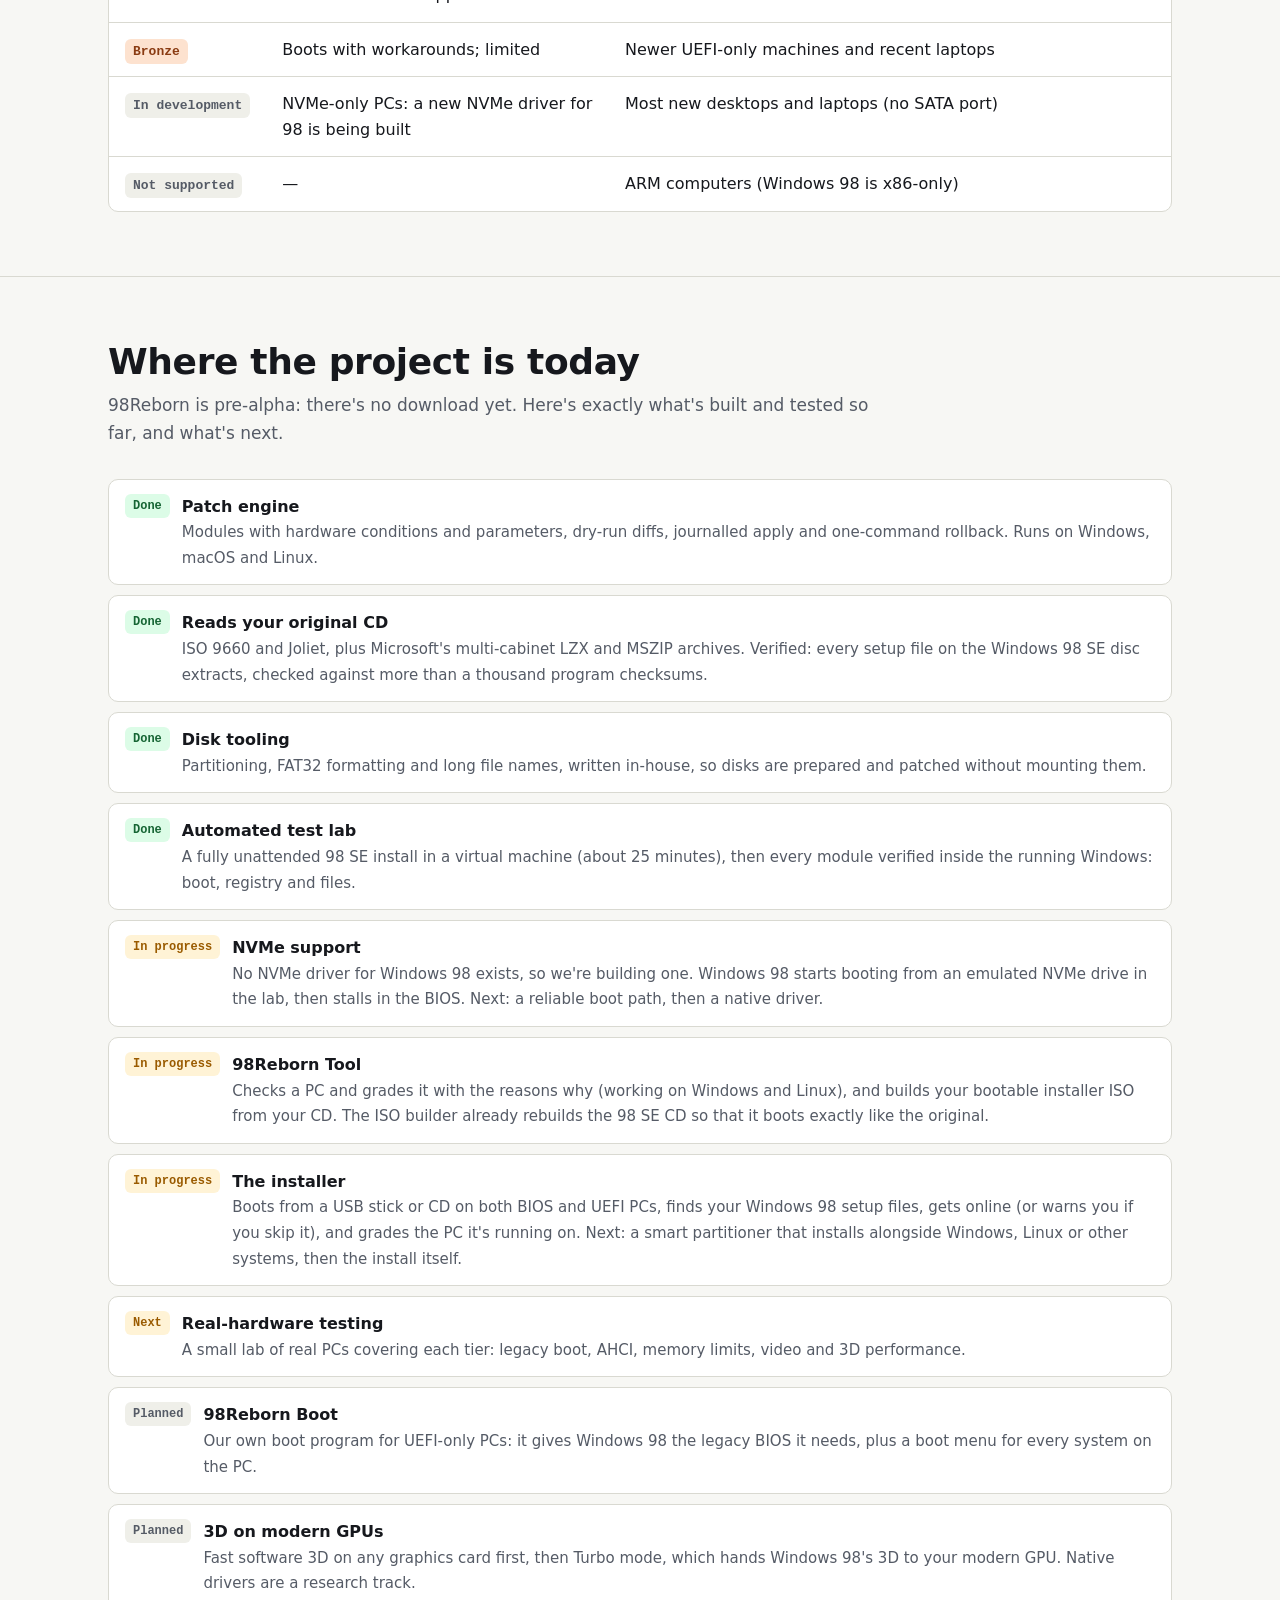
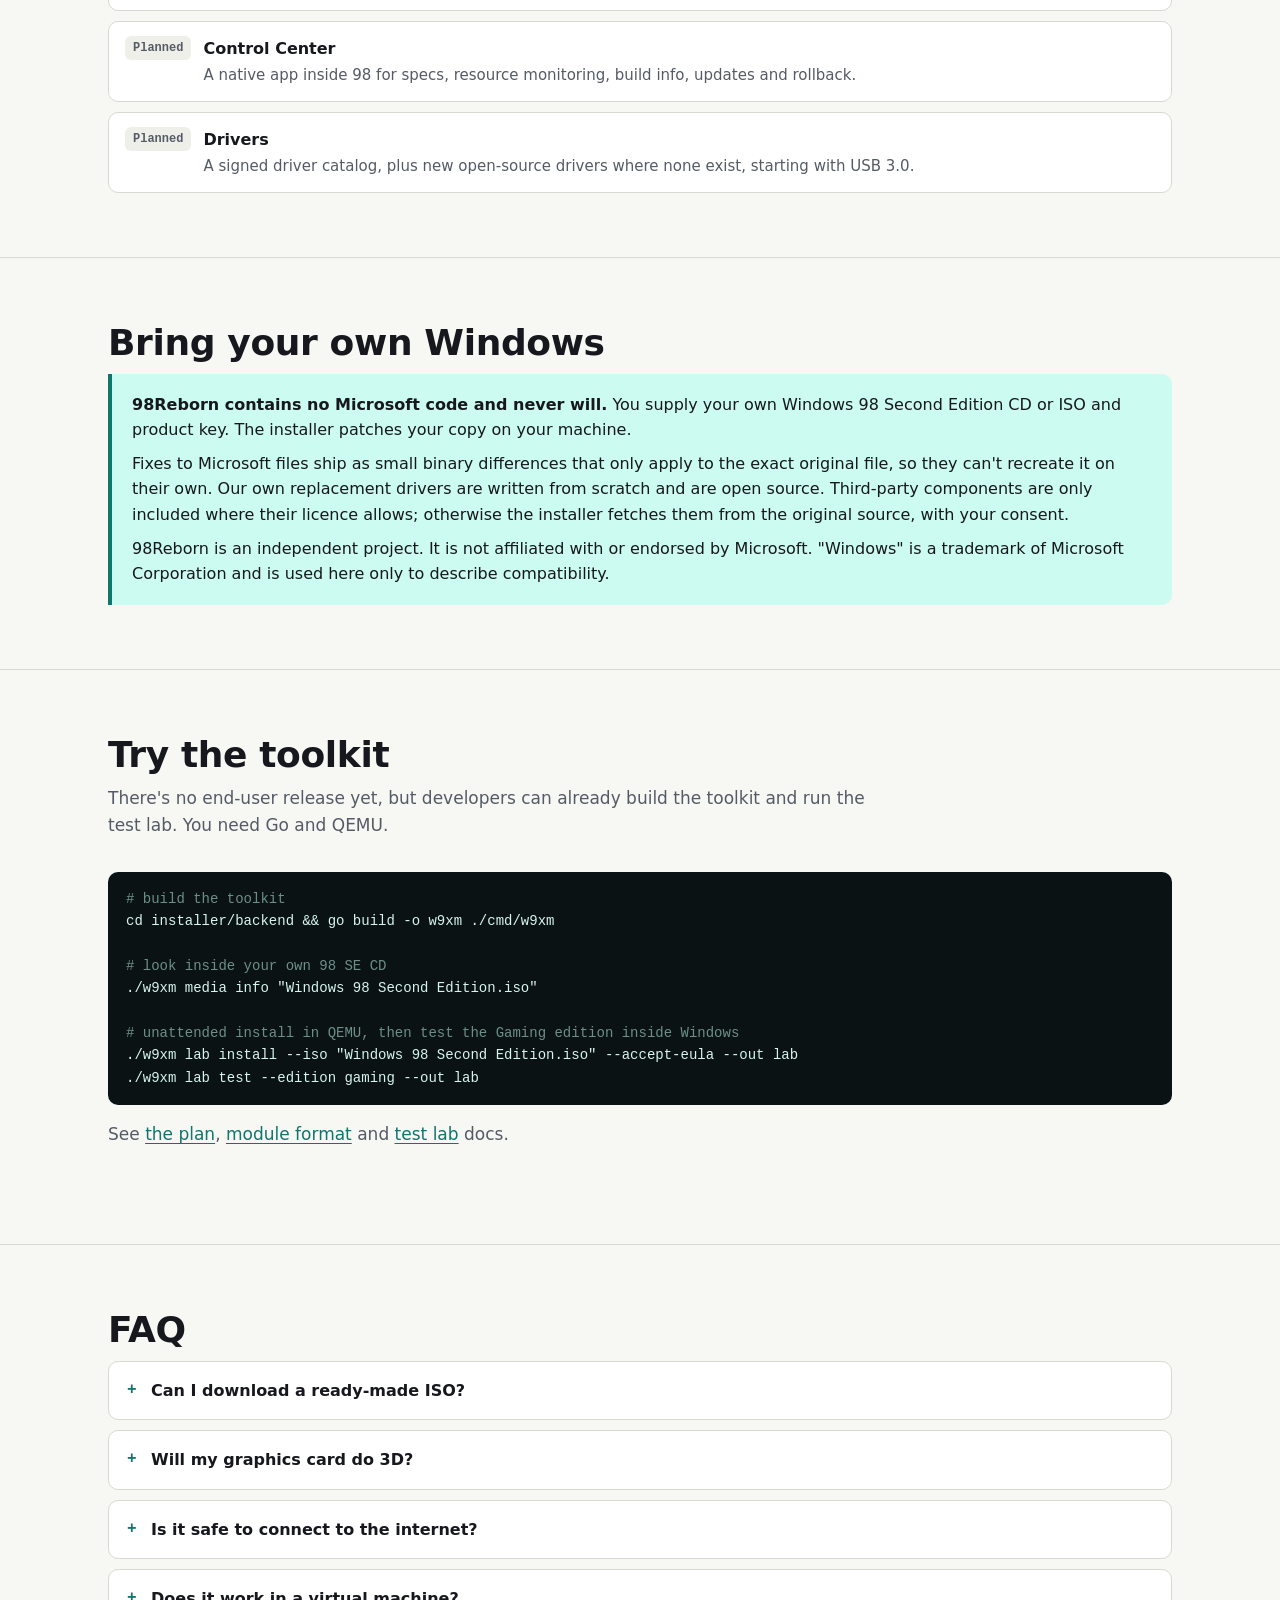
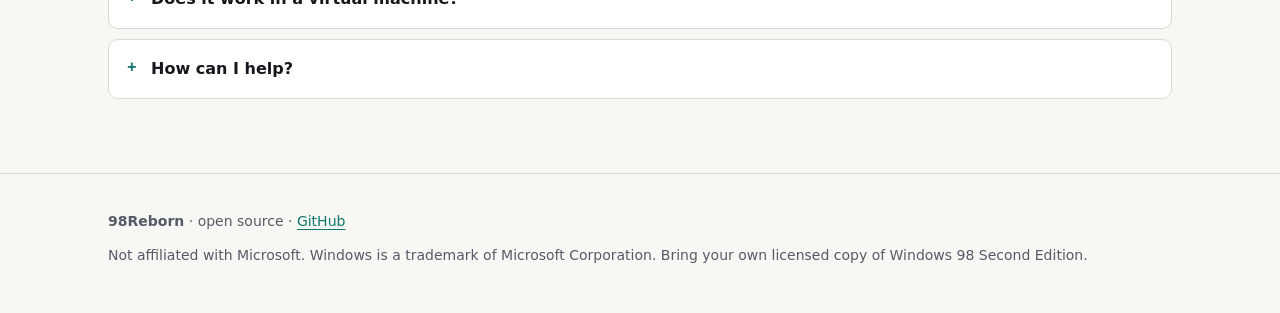
==== commit 8322fe9f: "Add the installer base image, first installer stage, and boot/GPU plans - internal/apk: Alpine packa" ====
--- a/site/index.html
+++ b/site/index.html
@@ -148,10 +148,12 @@
         <li><span class="pill done">Done</span><div><strong>Reads your original CD</strong><span class="d">ISO 9660 and Joliet, plus Microsoft's multi-cabinet LZX and MSZIP archives. Verified: every setup file on the Windows 98 SE disc extracts, checked against more than a thousand program checksums.</span></div></li>
         <li><span class="pill done">Done</span><div><strong>Disk tooling</strong><span class="d">Partitioning, FAT32 formatting and long file names, written in-house, so disks are prepared and patched without mounting them.</span></div></li>
         <li><span class="pill done">Done</span><div><strong>Automated test lab</strong><span class="d">A fully unattended 98 SE install in a virtual machine (about 25 minutes), then every module verified inside the running Windows: boot, registry and files.</span></div></li>
-        <li><span class="pill wip">In progress</span><div><strong>NVMe support</strong><span class="d">No NVMe driver for Windows 98 exists, so we're building one. Windows 98 already boots from an emulated NVMe drive in the lab. Next: a reliable boot path, then a native driver.</span></div></li>
+        <li><span class="pill wip">In progress</span><div><strong>NVMe support</strong><span class="d">No NVMe driver for Windows 98 exists, so we're building one. Windows 98 starts booting from an emulated NVMe drive in the lab, then stalls in the BIOS. Next: a reliable boot path, then a native driver.</span></div></li>
         <li><span class="pill wip">In progress</span><div><strong>98Reborn Tool</strong><span class="d">Checks a PC and grades it with the reasons why (working on Windows and Linux), and builds your bootable installer ISO from your CD. The ISO builder already rebuilds the 98 SE CD so that it boots exactly like the original.</span></div></li>
+        <li><span class="pill wip">In progress</span><div><strong>The installer</strong><span class="d">Boots from a USB stick or CD on both BIOS and UEFI PCs, finds your Windows 98 setup files, gets online (or warns you if you skip it), and grades the PC it's running on. Next: a smart partitioner that installs alongside Windows, Linux or other systems, then the install itself.</span></div></li>
         <li><span class="pill wip">Next</span><div><strong>Real-hardware testing</strong><span class="d">A small lab of real PCs covering each tier: legacy boot, AHCI, memory limits, video and 3D performance.</span></div></li>
-        <li><span class="pill todo">Planned</span><div><strong>Graphical installer</strong><span class="d">The USB installer with hardware report, networking, driver download and edition choice.</span></div></li>
+        <li><span class="pill todo">Planned</span><div><strong>98Reborn Boot</strong><span class="d">Our own boot program for UEFI-only PCs: it gives Windows 98 the legacy BIOS it needs, plus a boot menu for every system on the PC.</span></div></li>
+        <li><span class="pill todo">Planned</span><div><strong>3D on modern GPUs</strong><span class="d">Fast software 3D on any graphics card first, then Turbo mode, which hands Windows 98's 3D to your modern GPU. Native drivers are a research track.</span></div></li>
         <li><span class="pill todo">Planned</span><div><strong>Control Center</strong><span class="d">A native app inside 98 for specs, resource monitoring, build info, updates and rollback.</span></div></li>
         <li><span class="pill todo">Planned</span><div><strong>Drivers</strong><span class="d">A signed driver catalog, plus new open-source drivers where none exist, starting with USB 3.0.</span></div></li>
       </ul>
@@ -190,7 +192,7 @@
     <div class="wrap">
       <h2>FAQ</h2>
       <details><summary>Can I download a ready-made ISO?</summary><p>No. Distributing Windows itself would be copyright infringement. When 98Reborn is released, you'll download our installer, which contains only open-source code, and use it with your own CD.</p></details>
-      <details><summary>Will my graphics card do 3D?</summary><p>Modern NVIDIA, AMD and Intel GPUs have no Windows 98 drivers. Expect 2D on those, with software 3D being evaluated. For full hardware 3D, a period-compatible PCIe card is the reliable route.</p></details>
+      <details><summary>Will my graphics card do 3D?</summary><p>Modern NVIDIA, AMD and Intel GPUs have no Windows 98 drivers, so today they give a sharp 2D desktop. We're working on two ways past that: fast software 3D that works on any card, and Turbo mode, which runs Windows 98 on a thin built-in layer and hands its 3D to your modern GPU. Until then, a period-compatible PCIe card is the reliable route to hardware 3D.</p></details>
       <details><summary>Is it safe to connect to the internet?</summary><p>Windows 98 hasn't had security updates in decades. Use it offline or behind a router, never directly exposed. The installer goes online only before Windows is installed, to fetch drivers, and updates are cryptographically signed.</p></details>
       <details><summary>Does it work in a virtual machine?</summary><p>Yes. The project's own test lab installs and boots 98 SE in QEMU on every change, and VM support will ship as a first-class target.</p></details>
       <details><summary>How can I help?</summary><p>Hardware test reports, driver research and module authoring are all welcome once the repository opens up. Watch the GitHub repo for the first public release.</p></details>
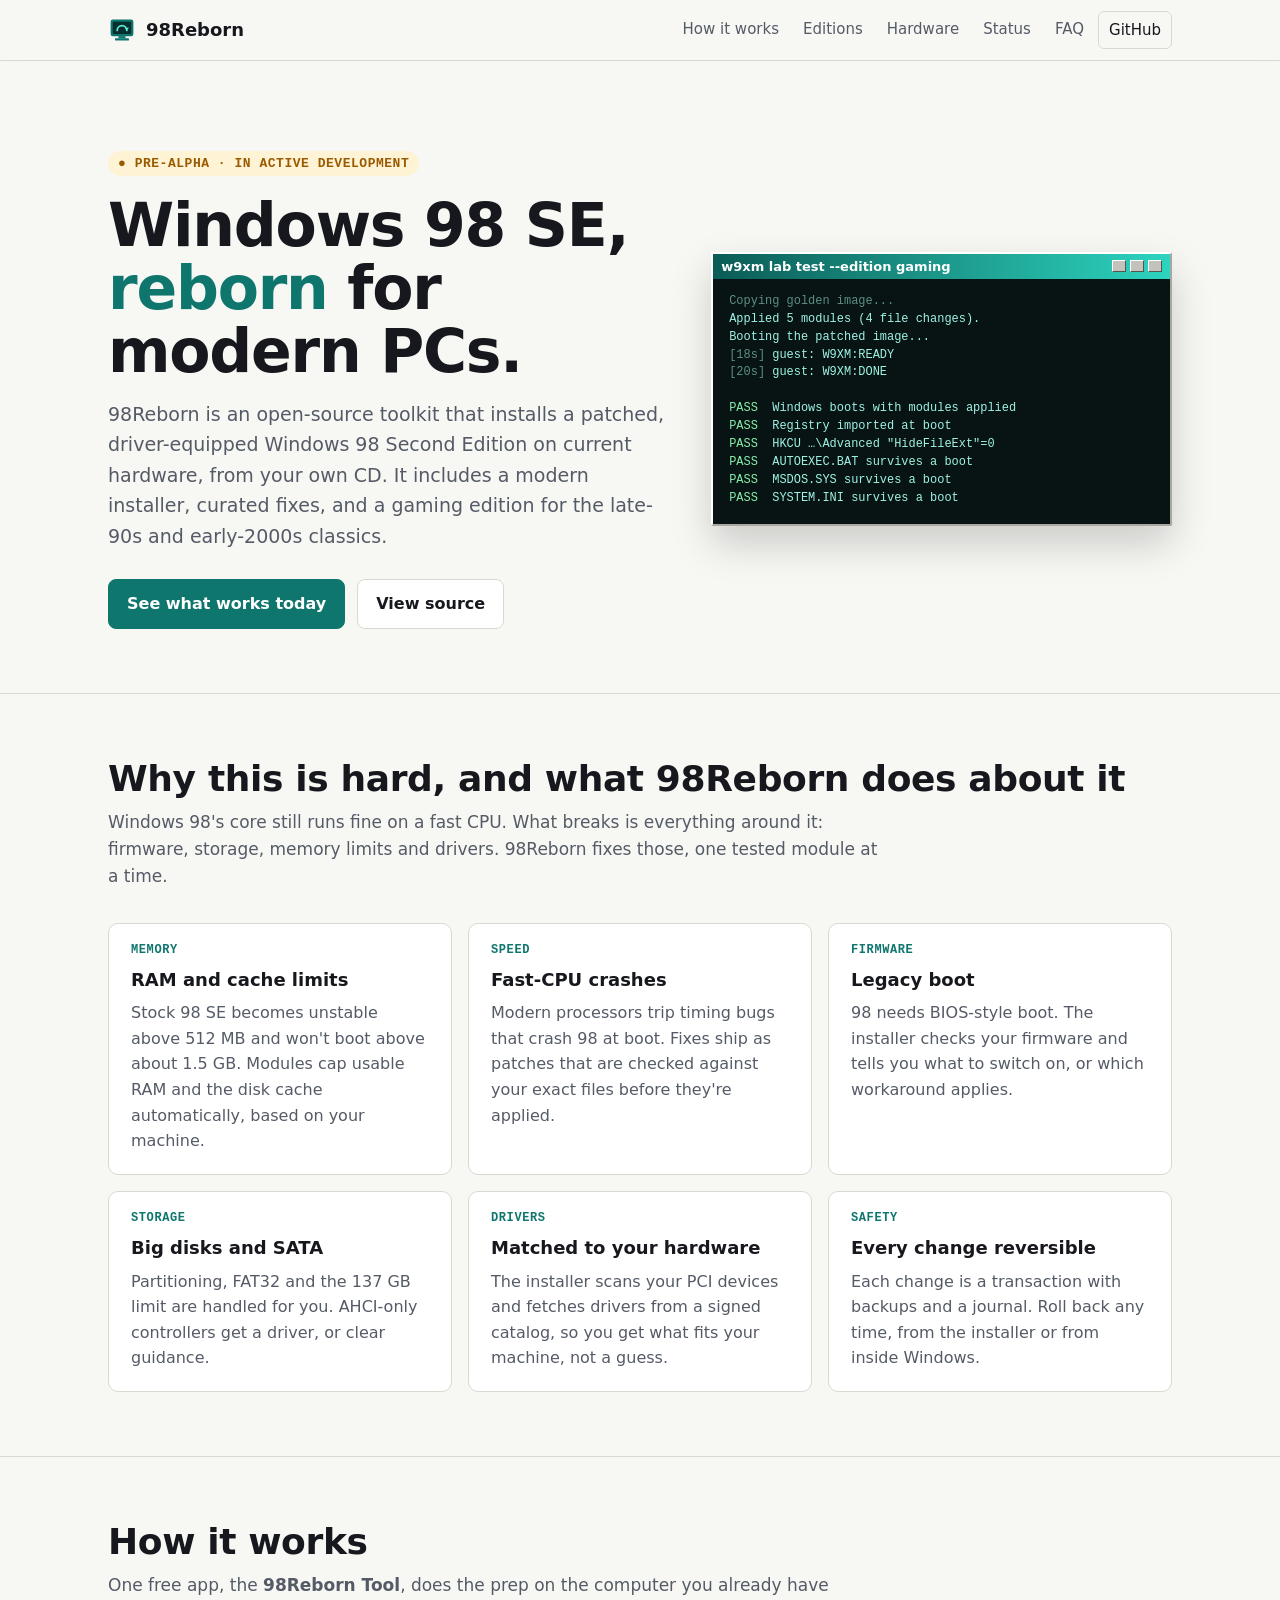
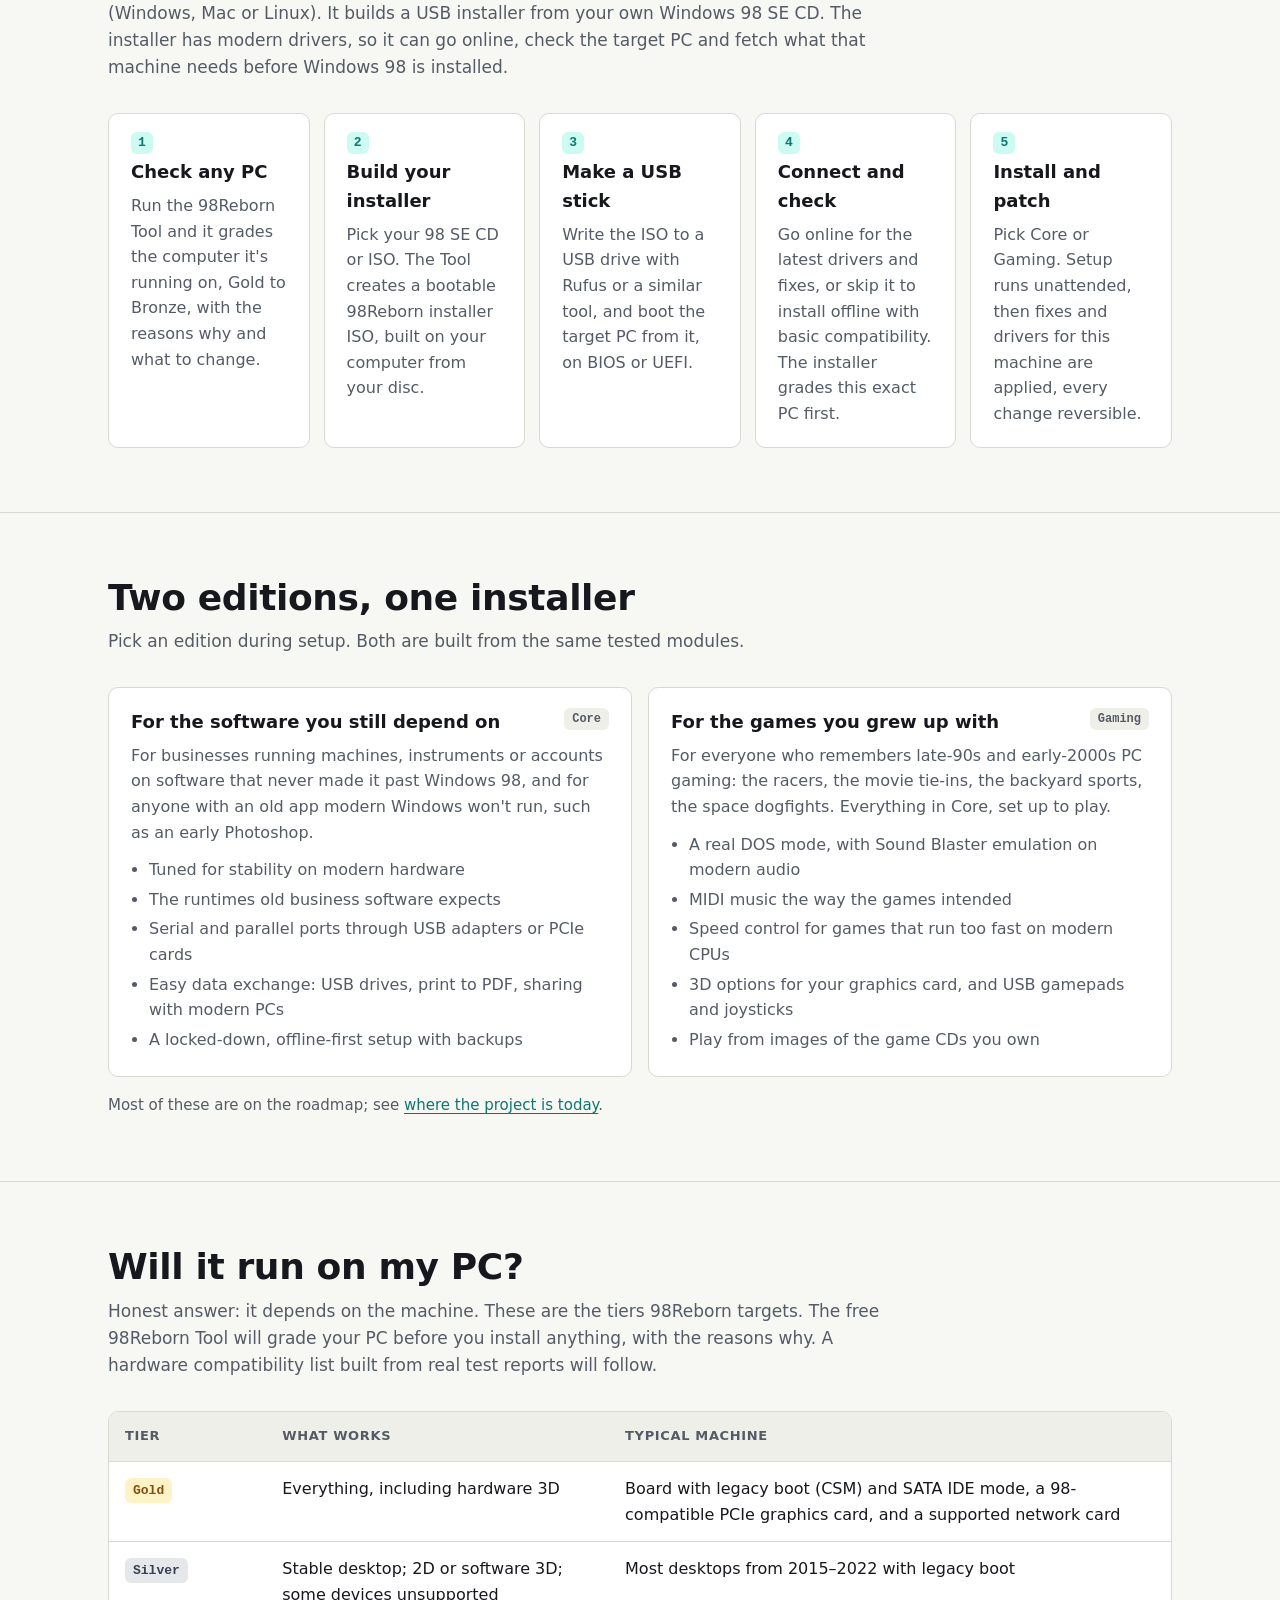
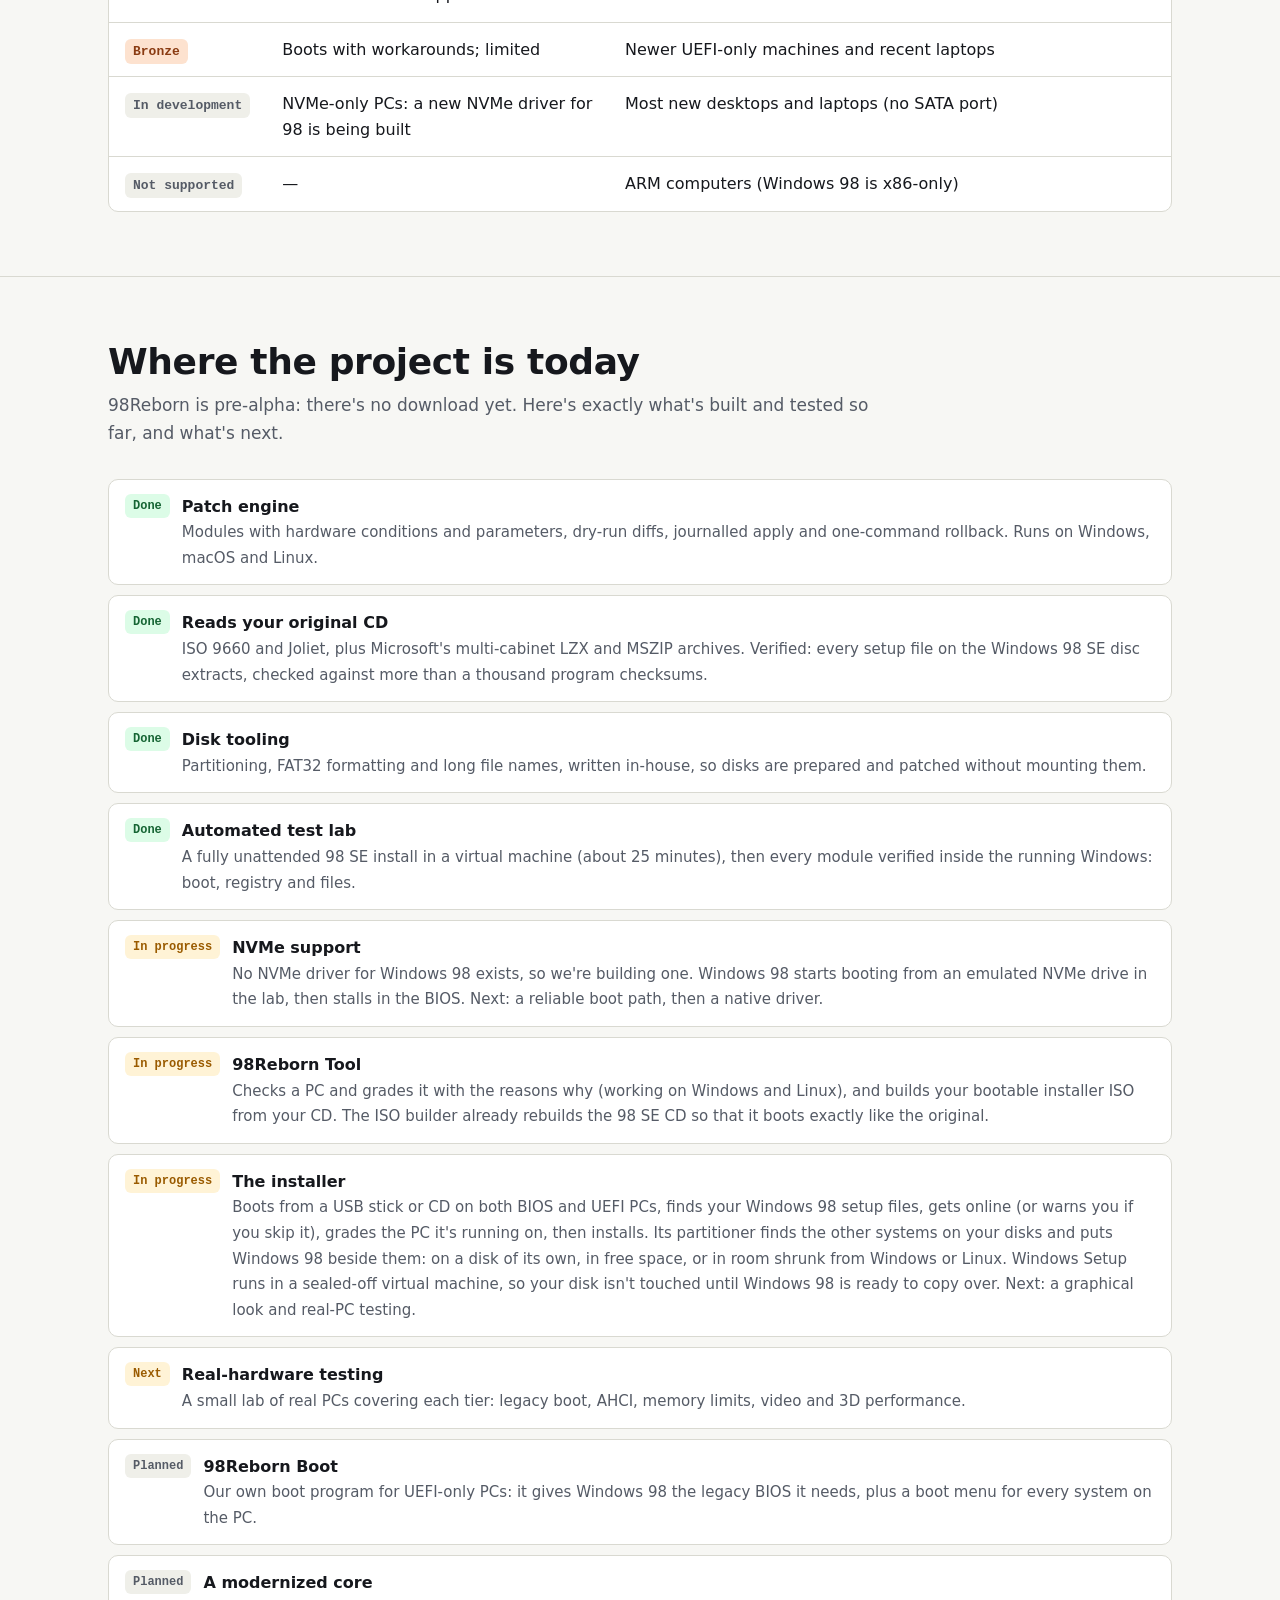
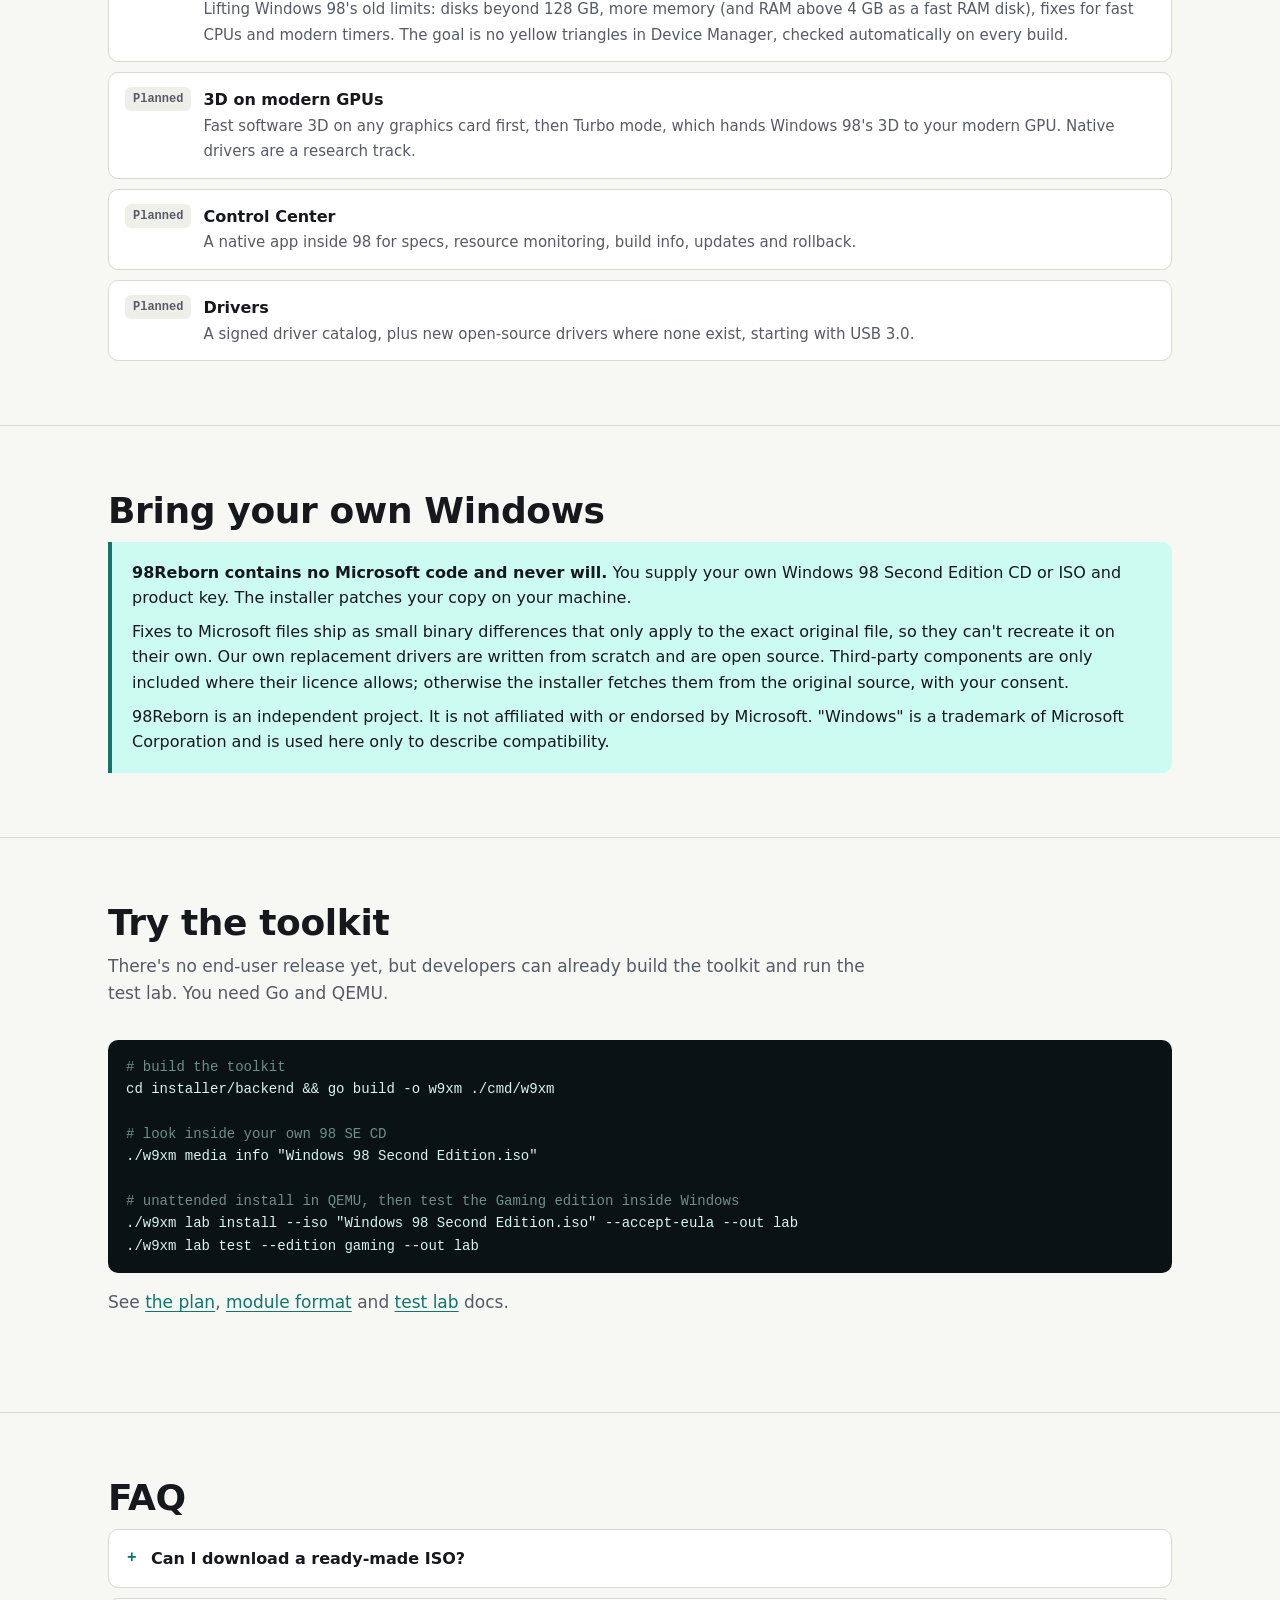
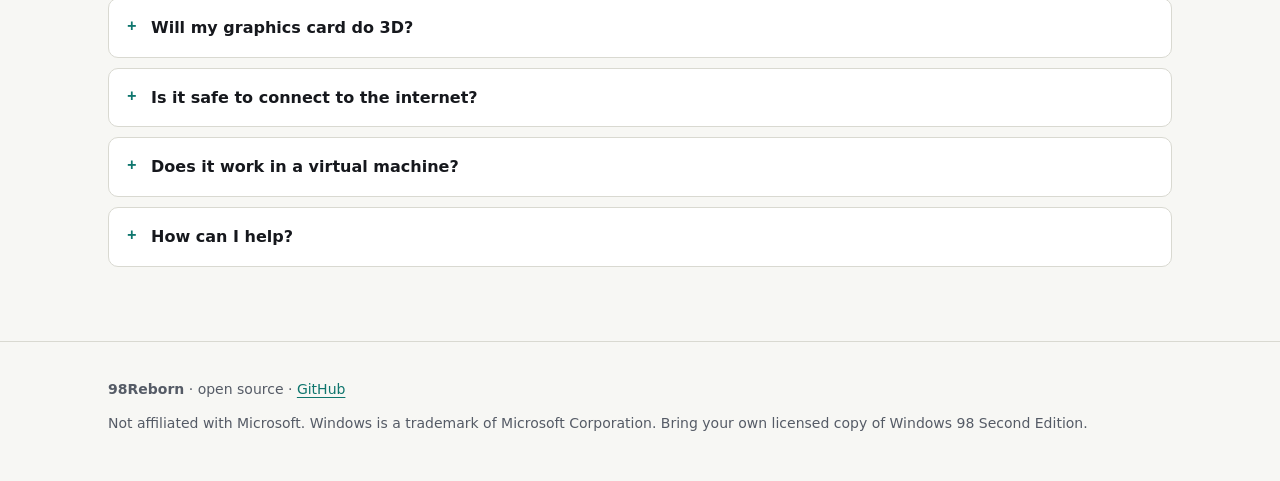
==== commit b3cd3ba8: "Add the smart partitioner and install to a real disk - internal/disk: MBR/GPT reading, file-system a" ====
--- a/site/index.html
+++ b/site/index.html
@@ -150,9 +150,10 @@
         <li><span class="pill done">Done</span><div><strong>Automated test lab</strong><span class="d">A fully unattended 98 SE install in a virtual machine (about 25 minutes), then every module verified inside the running Windows: boot, registry and files.</span></div></li>
         <li><span class="pill wip">In progress</span><div><strong>NVMe support</strong><span class="d">No NVMe driver for Windows 98 exists, so we're building one. Windows 98 starts booting from an emulated NVMe drive in the lab, then stalls in the BIOS. Next: a reliable boot path, then a native driver.</span></div></li>
         <li><span class="pill wip">In progress</span><div><strong>98Reborn Tool</strong><span class="d">Checks a PC and grades it with the reasons why (working on Windows and Linux), and builds your bootable installer ISO from your CD. The ISO builder already rebuilds the 98 SE CD so that it boots exactly like the original.</span></div></li>
-        <li><span class="pill wip">In progress</span><div><strong>The installer</strong><span class="d">Boots from a USB stick or CD on both BIOS and UEFI PCs, finds your Windows 98 setup files, gets online (or warns you if you skip it), and grades the PC it's running on. Next: a smart partitioner that installs alongside Windows, Linux or other systems, then the install itself.</span></div></li>
+        <li><span class="pill wip">In progress</span><div><strong>The installer</strong><span class="d">Boots from a USB stick or CD on both BIOS and UEFI PCs, finds your Windows 98 setup files, gets online (or warns you if you skip it), grades the PC it's running on, then installs. Its partitioner finds the other systems on your disks and puts Windows 98 beside them: on a disk of its own, in free space, or in room shrunk from Windows or Linux. Windows Setup runs in a sealed-off virtual machine, so your disk isn't touched until Windows 98 is ready to copy over. Next: a graphical look and real-PC testing.</span></div></li>
         <li><span class="pill wip">Next</span><div><strong>Real-hardware testing</strong><span class="d">A small lab of real PCs covering each tier: legacy boot, AHCI, memory limits, video and 3D performance.</span></div></li>
         <li><span class="pill todo">Planned</span><div><strong>98Reborn Boot</strong><span class="d">Our own boot program for UEFI-only PCs: it gives Windows 98 the legacy BIOS it needs, plus a boot menu for every system on the PC.</span></div></li>
+        <li><span class="pill todo">Planned</span><div><strong>A modernized core</strong><span class="d">Lifting Windows 98's old limits: disks beyond 128 GB, more memory (and RAM above 4 GB as a fast RAM disk), fixes for fast CPUs and modern timers. The goal is no yellow triangles in Device Manager, checked automatically on every build.</span></div></li>
         <li><span class="pill todo">Planned</span><div><strong>3D on modern GPUs</strong><span class="d">Fast software 3D on any graphics card first, then Turbo mode, which hands Windows 98's 3D to your modern GPU. Native drivers are a research track.</span></div></li>
         <li><span class="pill todo">Planned</span><div><strong>Control Center</strong><span class="d">A native app inside 98 for specs, resource monitoring, build info, updates and rollback.</span></div></li>
         <li><span class="pill todo">Planned</span><div><strong>Drivers</strong><span class="d">A signed driver catalog, plus new open-source drivers where none exist, starting with USB 3.0.</span></div></li>
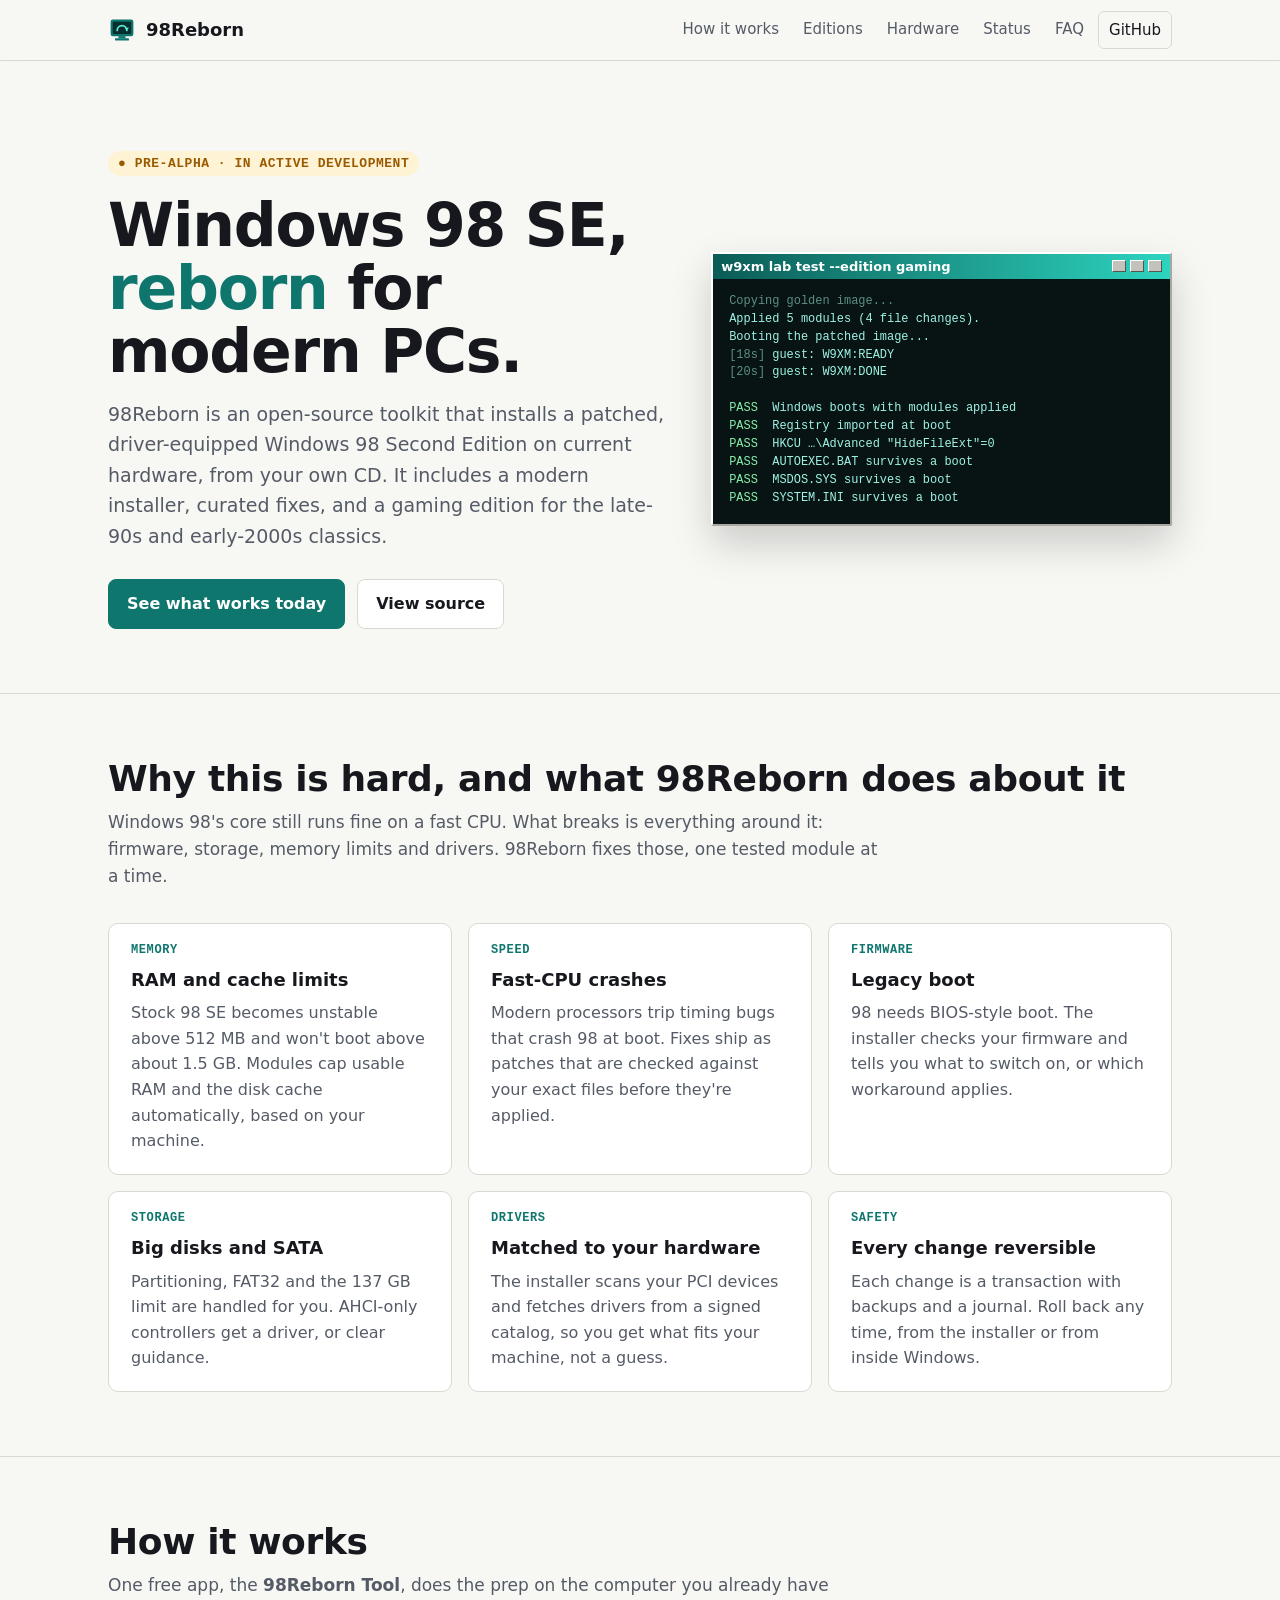
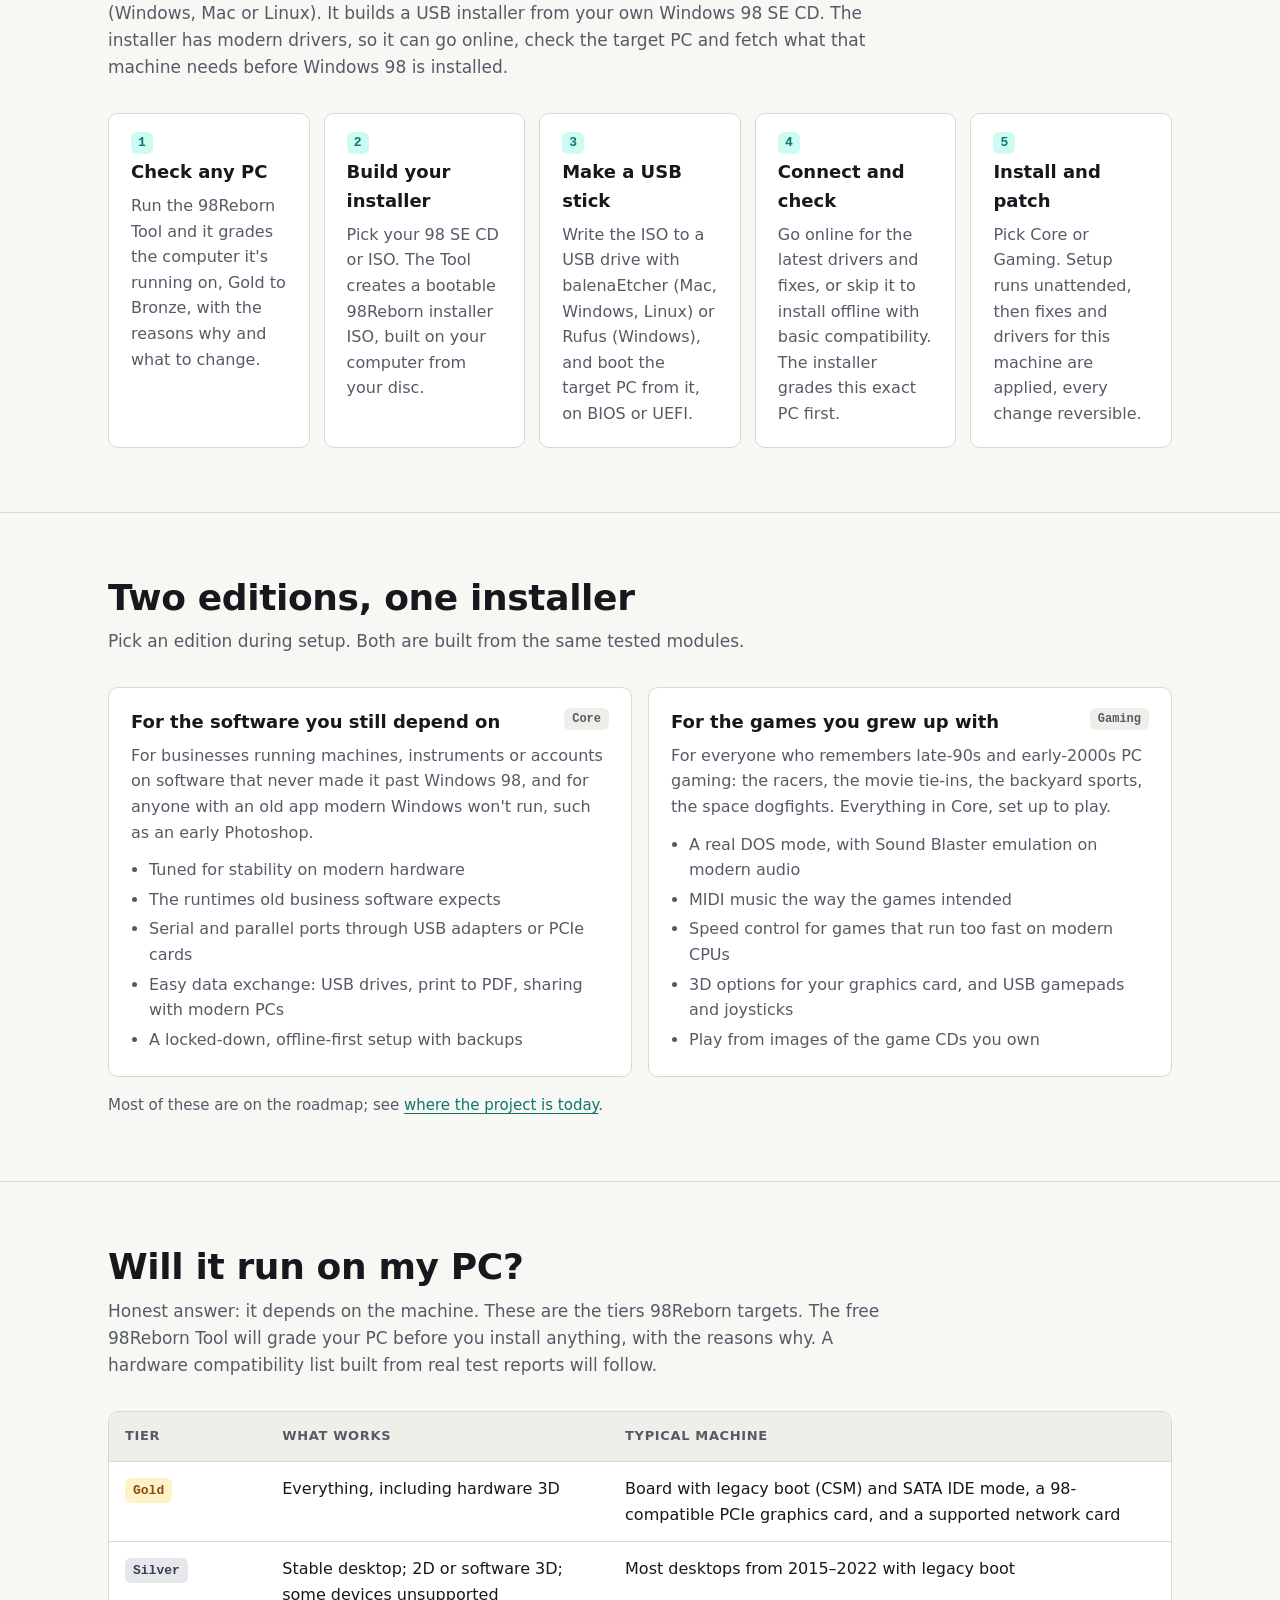
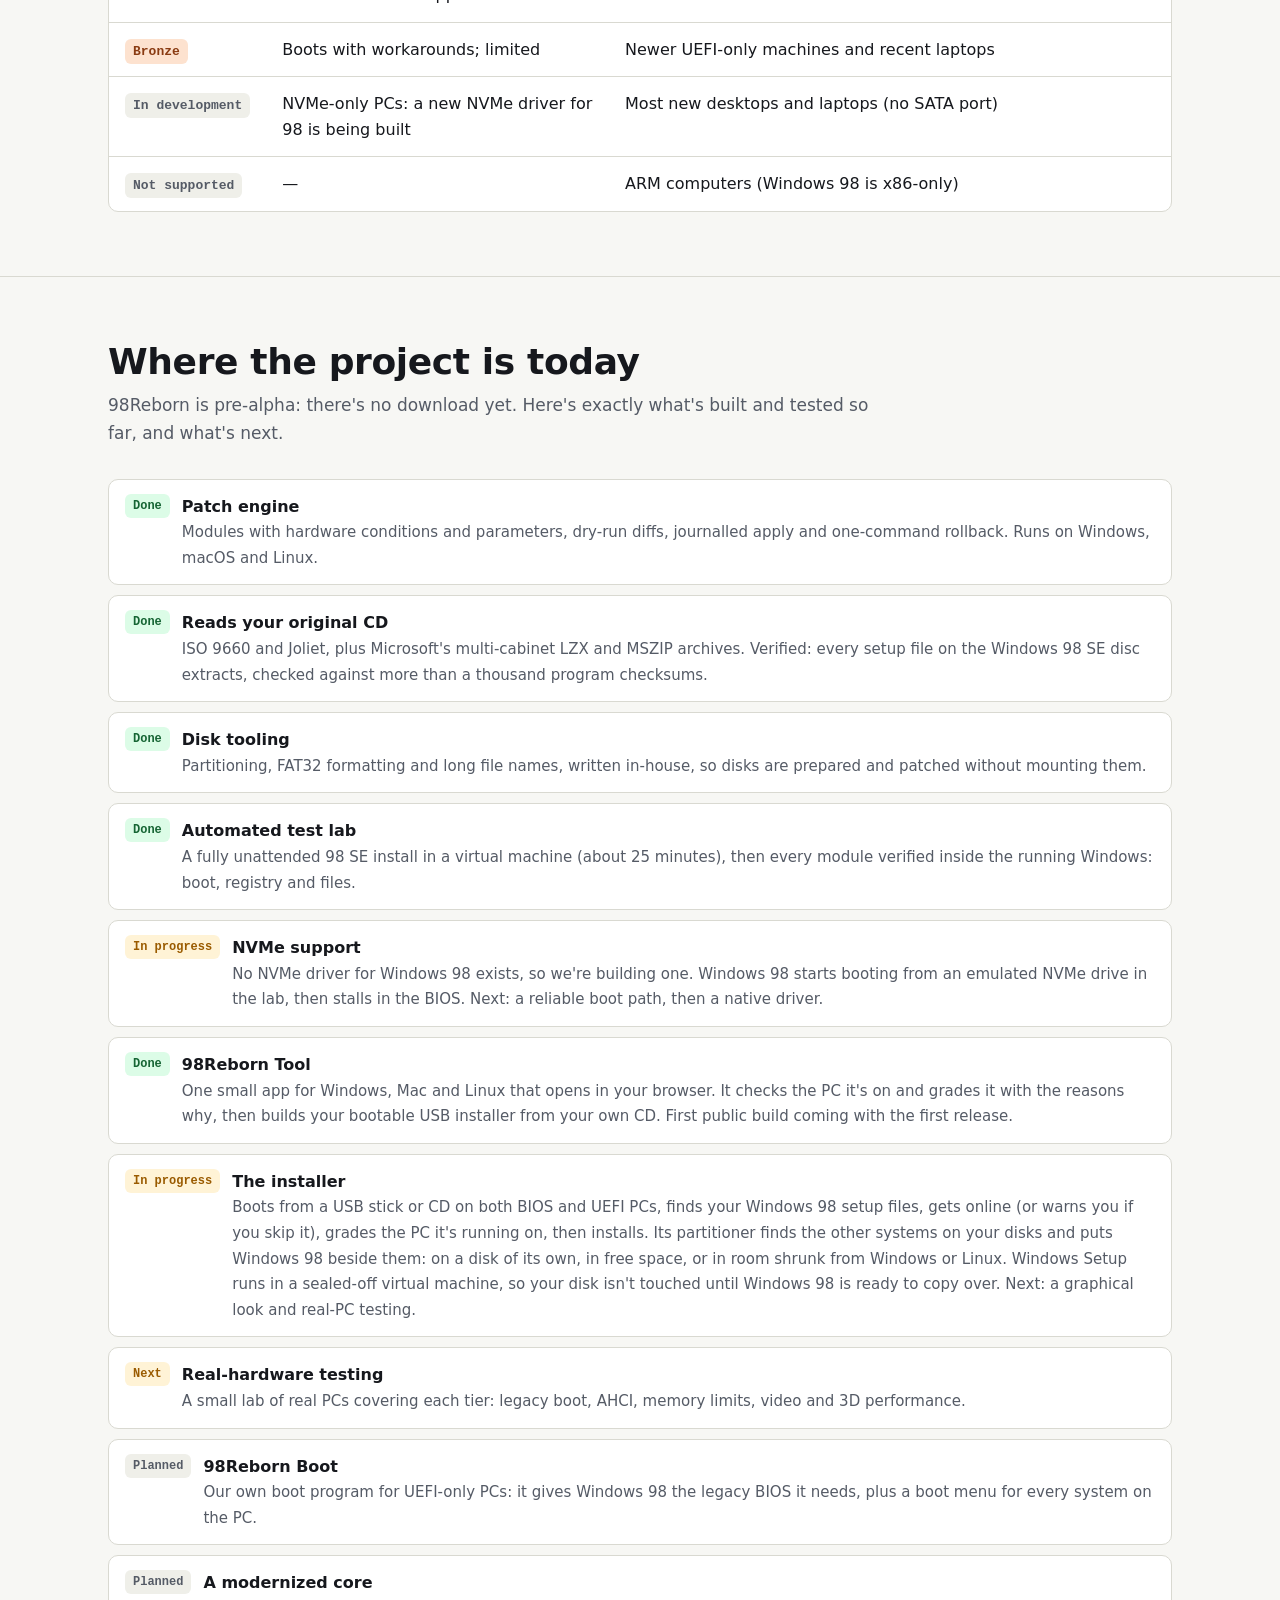
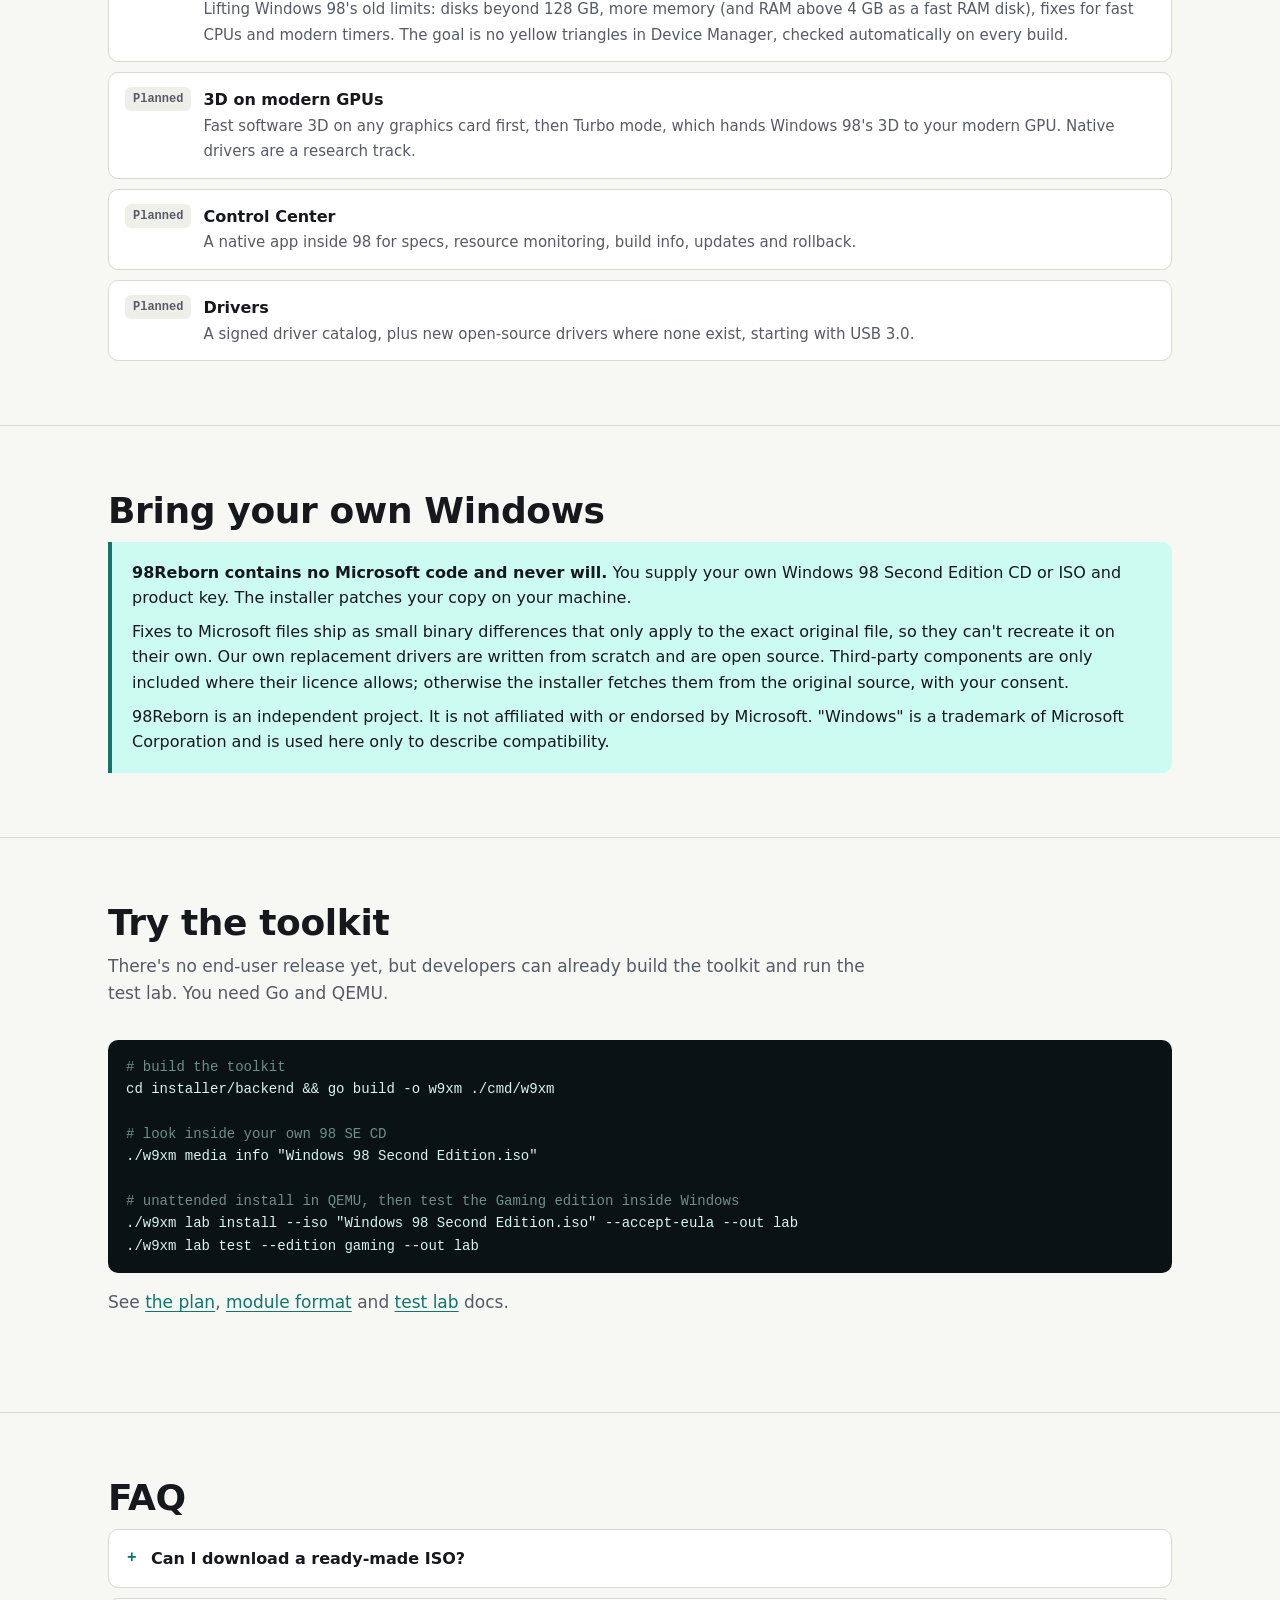
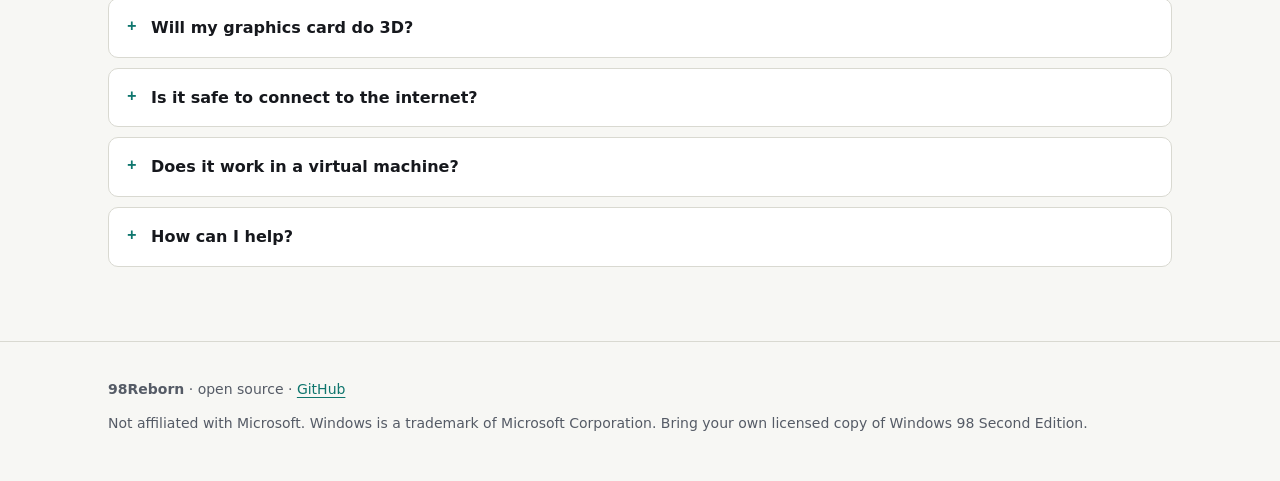
==== commit 5a71fdef: "Add the 98Reborn Tool app and hybrid USB boot - cmd/98reborn + internal/tool: local web app (127.0.0" ====
--- a/site/index.html
+++ b/site/index.html
@@ -79,7 +79,7 @@
       <div class="steps">
         <div class="card step"><h3>Check any PC</h3><p>Run the 98Reborn Tool and it grades the computer it's running on, Gold to Bronze, with the reasons why and what to change.</p></div>
         <div class="card step"><h3>Build your installer</h3><p>Pick your 98 SE CD or ISO. The Tool creates a bootable 98Reborn installer ISO, built on your computer from your disc.</p></div>
-        <div class="card step"><h3>Make a USB stick</h3><p>Write the ISO to a USB drive with Rufus or a similar tool, and boot the target PC from it, on BIOS or UEFI.</p></div>
+        <div class="card step"><h3>Make a USB stick</h3><p>Write the ISO to a USB drive with balenaEtcher (Mac, Windows, Linux) or Rufus (Windows), and boot the target PC from it, on BIOS or UEFI.</p></div>
         <div class="card step"><h3>Connect and check</h3><p>Go online for the latest drivers and fixes, or skip it to install offline with basic compatibility. The installer grades this exact PC first.</p></div>
         <div class="card step"><h3>Install and patch</h3><p>Pick Core or Gaming. Setup runs unattended, then fixes and drivers for this machine are applied, every change reversible.</p></div>
       </div>
@@ -149,7 +149,7 @@
         <li><span class="pill done">Done</span><div><strong>Disk tooling</strong><span class="d">Partitioning, FAT32 formatting and long file names, written in-house, so disks are prepared and patched without mounting them.</span></div></li>
         <li><span class="pill done">Done</span><div><strong>Automated test lab</strong><span class="d">A fully unattended 98 SE install in a virtual machine (about 25 minutes), then every module verified inside the running Windows: boot, registry and files.</span></div></li>
         <li><span class="pill wip">In progress</span><div><strong>NVMe support</strong><span class="d">No NVMe driver for Windows 98 exists, so we're building one. Windows 98 starts booting from an emulated NVMe drive in the lab, then stalls in the BIOS. Next: a reliable boot path, then a native driver.</span></div></li>
-        <li><span class="pill wip">In progress</span><div><strong>98Reborn Tool</strong><span class="d">Checks a PC and grades it with the reasons why (working on Windows and Linux), and builds your bootable installer ISO from your CD. The ISO builder already rebuilds the 98 SE CD so that it boots exactly like the original.</span></div></li>
+        <li><span class="pill done">Done</span><div><strong>98Reborn Tool</strong><span class="d">One small app for Windows, Mac and Linux that opens in your browser. It checks the PC it's on and grades it with the reasons why, then builds your bootable USB installer from your own CD. First public build coming with the first release.</span></div></li>
         <li><span class="pill wip">In progress</span><div><strong>The installer</strong><span class="d">Boots from a USB stick or CD on both BIOS and UEFI PCs, finds your Windows 98 setup files, gets online (or warns you if you skip it), grades the PC it's running on, then installs. Its partitioner finds the other systems on your disks and puts Windows 98 beside them: on a disk of its own, in free space, or in room shrunk from Windows or Linux. Windows Setup runs in a sealed-off virtual machine, so your disk isn't touched until Windows 98 is ready to copy over. Next: a graphical look and real-PC testing.</span></div></li>
         <li><span class="pill wip">Next</span><div><strong>Real-hardware testing</strong><span class="d">A small lab of real PCs covering each tier: legacy boot, AHCI, memory limits, video and 3D performance.</span></div></li>
         <li><span class="pill todo">Planned</span><div><strong>98Reborn Boot</strong><span class="d">Our own boot program for UEFI-only PCs: it gives Windows 98 the legacy BIOS it needs, plus a boot menu for every system on the PC.</span></div></li>
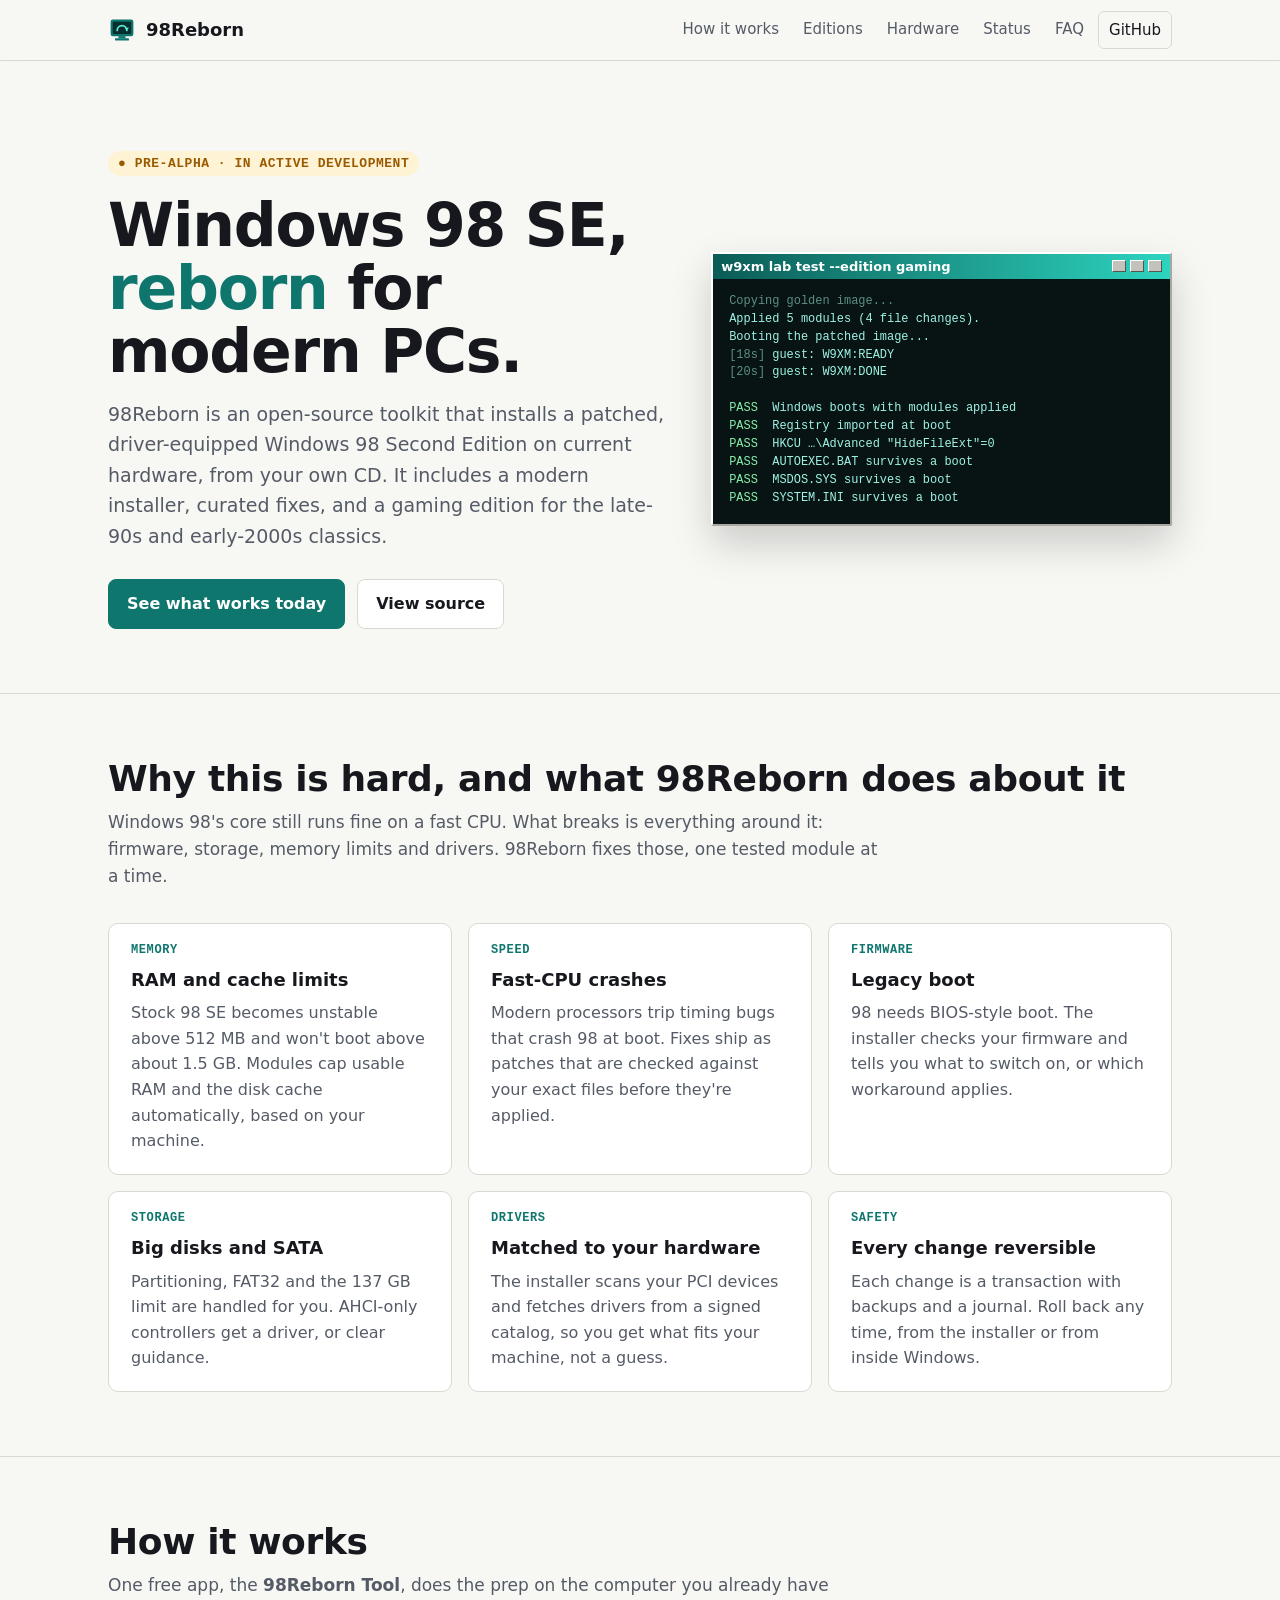
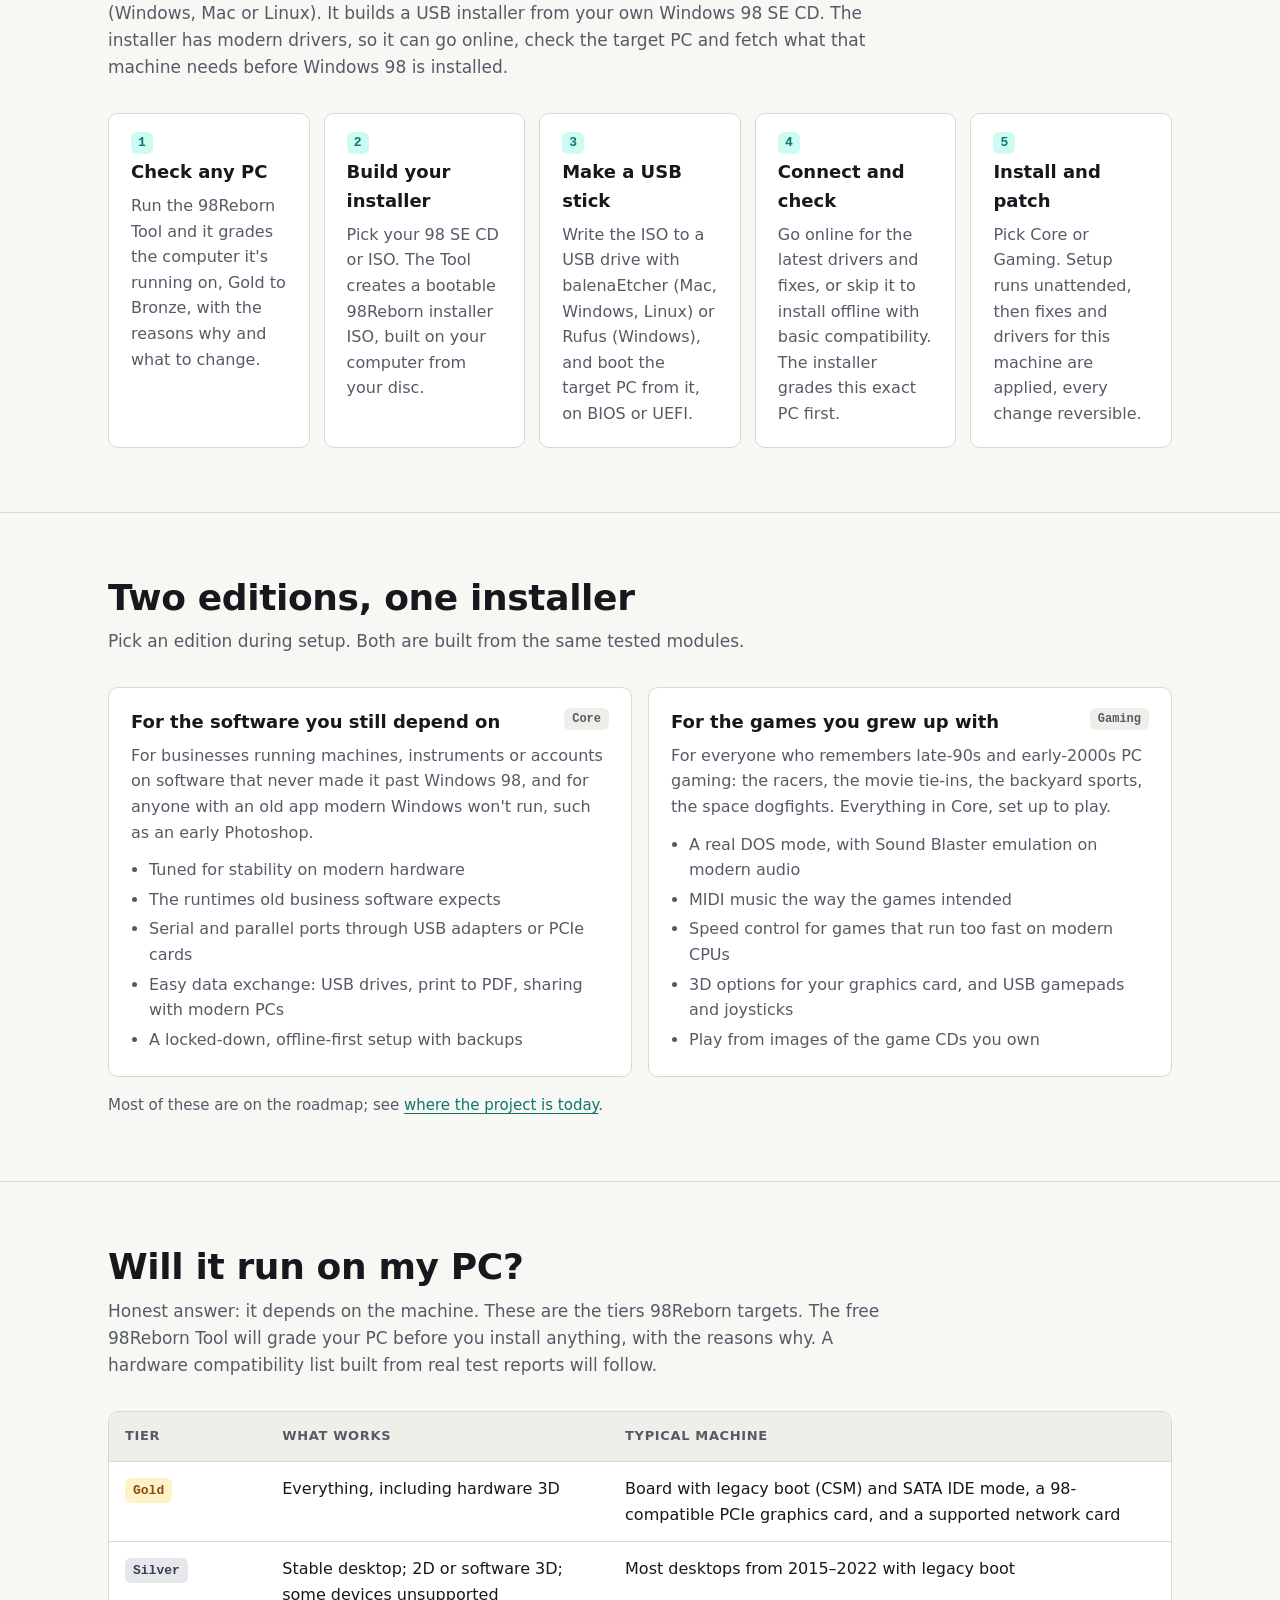
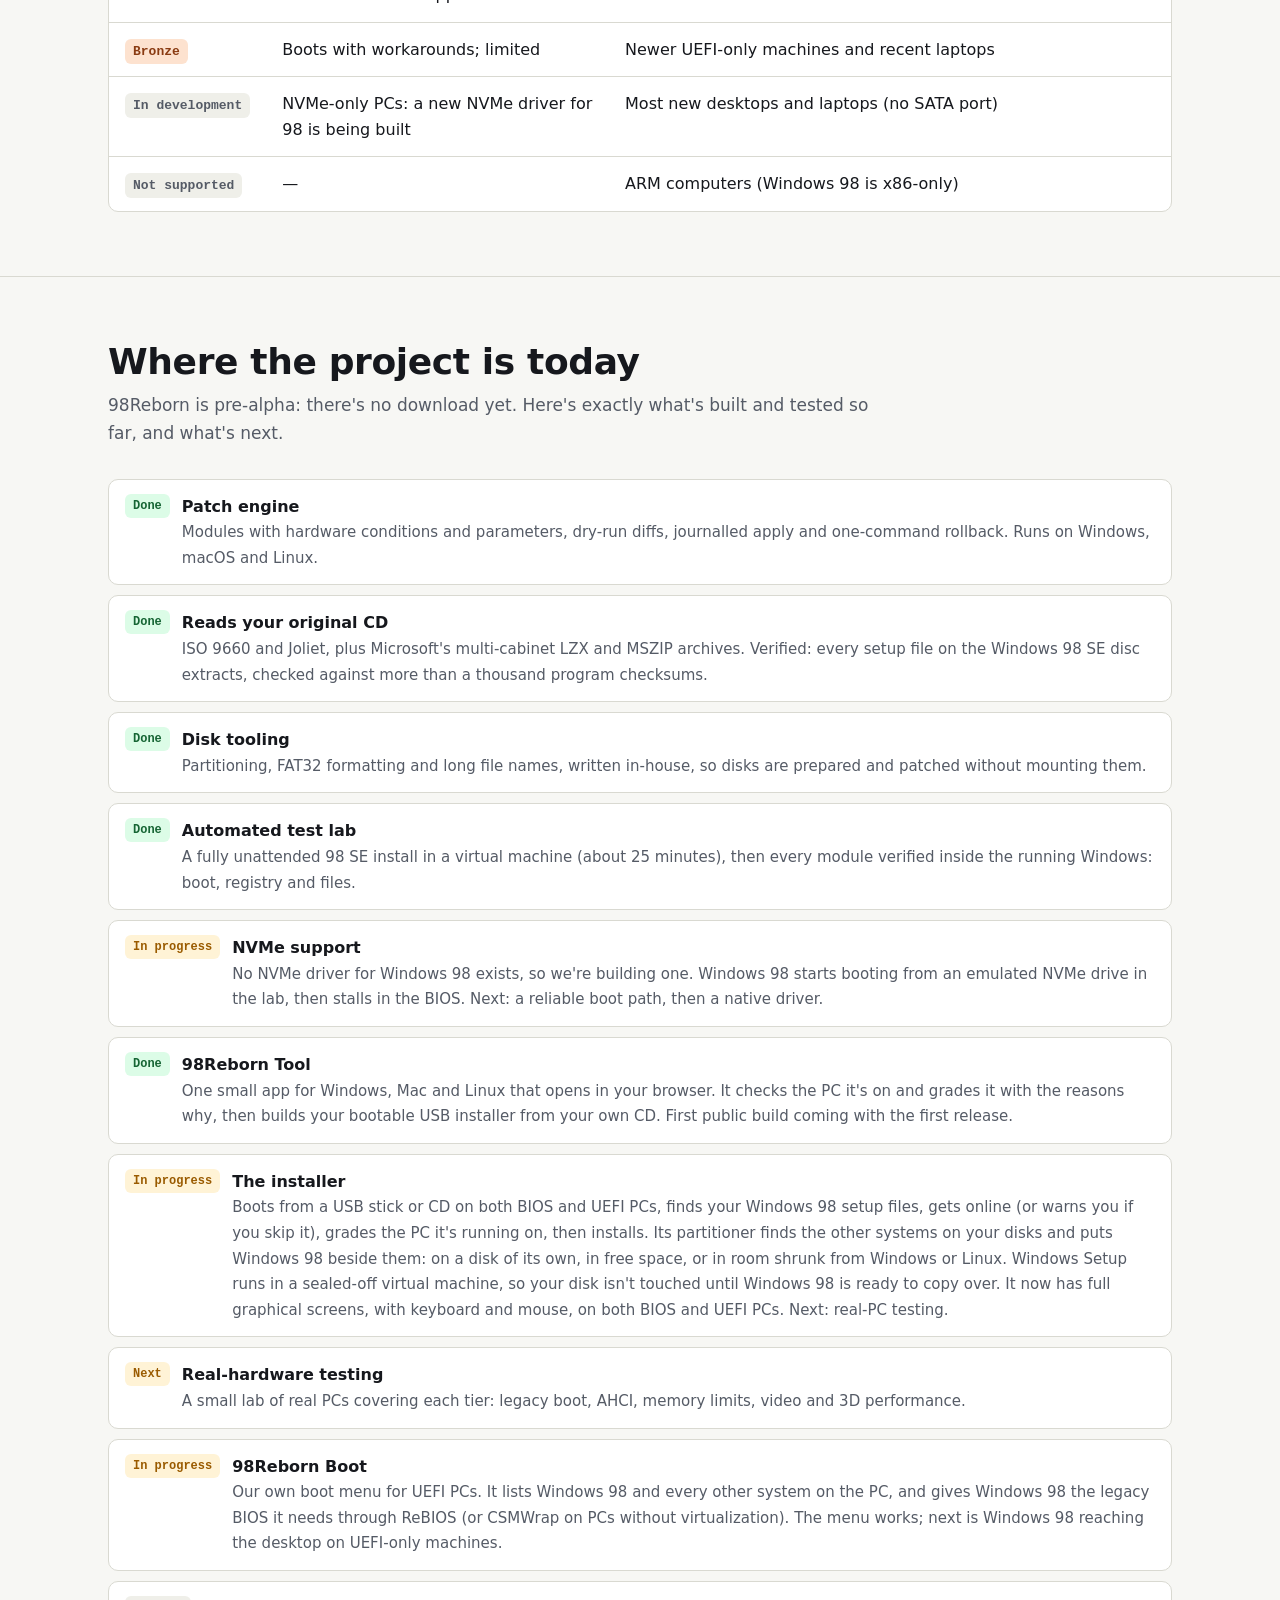
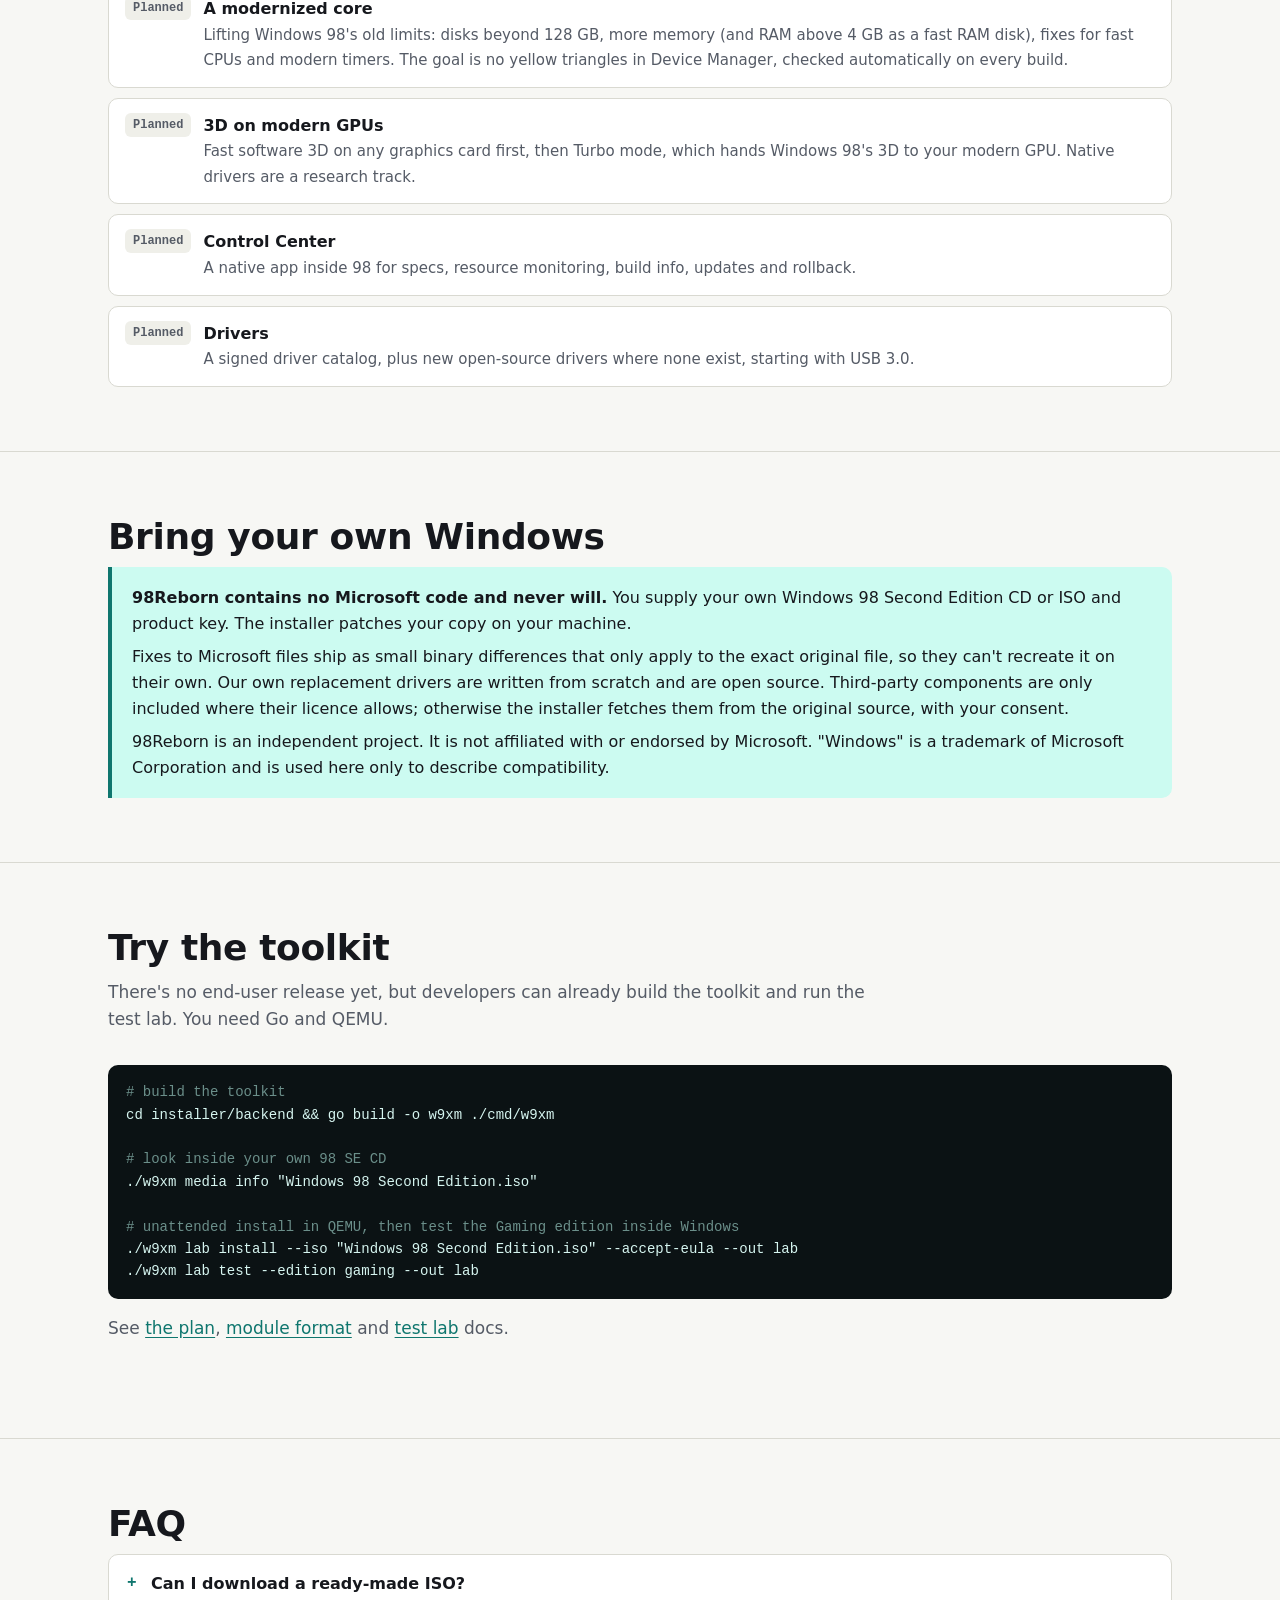
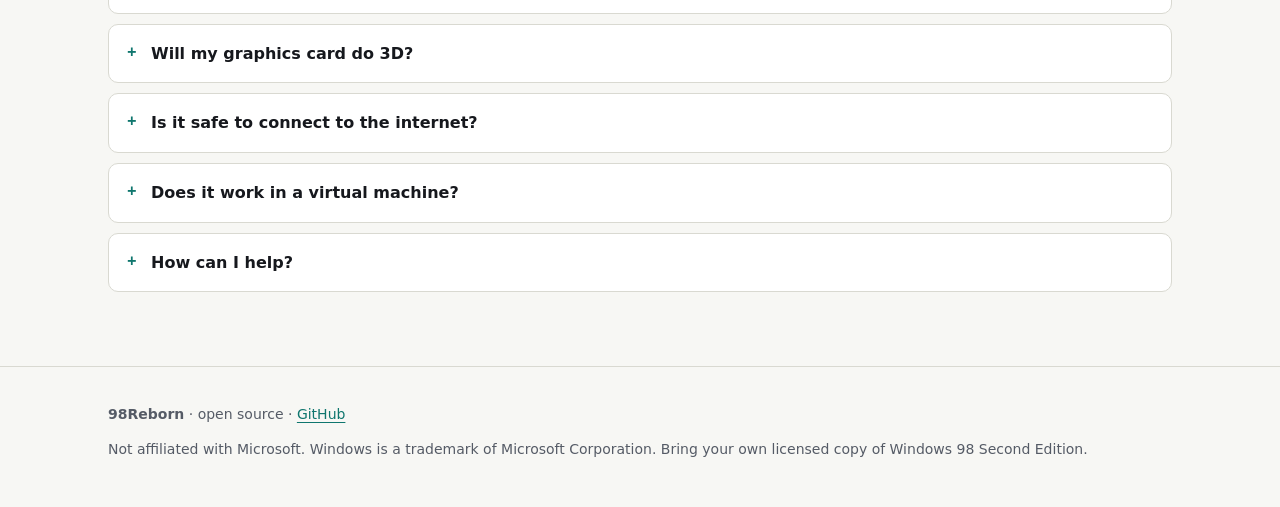
==== commit cab6a4c1: "Add the graphical installer - internal/gui: a small toolkit (canvas, Terminus bitmap fonts, immediat" ====
--- a/site/index.html
+++ b/site/index.html
@@ -150,9 +150,9 @@
         <li><span class="pill done">Done</span><div><strong>Automated test lab</strong><span class="d">A fully unattended 98 SE install in a virtual machine (about 25 minutes), then every module verified inside the running Windows: boot, registry and files.</span></div></li>
         <li><span class="pill wip">In progress</span><div><strong>NVMe support</strong><span class="d">No NVMe driver for Windows 98 exists, so we're building one. Windows 98 starts booting from an emulated NVMe drive in the lab, then stalls in the BIOS. Next: a reliable boot path, then a native driver.</span></div></li>
         <li><span class="pill done">Done</span><div><strong>98Reborn Tool</strong><span class="d">One small app for Windows, Mac and Linux that opens in your browser. It checks the PC it's on and grades it with the reasons why, then builds your bootable USB installer from your own CD. First public build coming with the first release.</span></div></li>
-        <li><span class="pill wip">In progress</span><div><strong>The installer</strong><span class="d">Boots from a USB stick or CD on both BIOS and UEFI PCs, finds your Windows 98 setup files, gets online (or warns you if you skip it), grades the PC it's running on, then installs. Its partitioner finds the other systems on your disks and puts Windows 98 beside them: on a disk of its own, in free space, or in room shrunk from Windows or Linux. Windows Setup runs in a sealed-off virtual machine, so your disk isn't touched until Windows 98 is ready to copy over. Next: a graphical look and real-PC testing.</span></div></li>
+        <li><span class="pill wip">In progress</span><div><strong>The installer</strong><span class="d">Boots from a USB stick or CD on both BIOS and UEFI PCs, finds your Windows 98 setup files, gets online (or warns you if you skip it), grades the PC it's running on, then installs. Its partitioner finds the other systems on your disks and puts Windows 98 beside them: on a disk of its own, in free space, or in room shrunk from Windows or Linux. Windows Setup runs in a sealed-off virtual machine, so your disk isn't touched until Windows 98 is ready to copy over. It now has full graphical screens, with keyboard and mouse, on both BIOS and UEFI PCs. Next: real-PC testing.</span></div></li>
         <li><span class="pill wip">Next</span><div><strong>Real-hardware testing</strong><span class="d">A small lab of real PCs covering each tier: legacy boot, AHCI, memory limits, video and 3D performance.</span></div></li>
-        <li><span class="pill todo">Planned</span><div><strong>98Reborn Boot</strong><span class="d">Our own boot program for UEFI-only PCs: it gives Windows 98 the legacy BIOS it needs, plus a boot menu for every system on the PC.</span></div></li>
+        <li><span class="pill wip">In progress</span><div><strong>98Reborn Boot</strong><span class="d">Our own boot menu for UEFI PCs. It lists Windows 98 and every other system on the PC, and gives Windows 98 the legacy BIOS it needs through ReBIOS (or CSMWrap on PCs without virtualization). The menu works; next is Windows 98 reaching the desktop on UEFI-only machines.</span></div></li>
         <li><span class="pill todo">Planned</span><div><strong>A modernized core</strong><span class="d">Lifting Windows 98's old limits: disks beyond 128 GB, more memory (and RAM above 4 GB as a fast RAM disk), fixes for fast CPUs and modern timers. The goal is no yellow triangles in Device Manager, checked automatically on every build.</span></div></li>
         <li><span class="pill todo">Planned</span><div><strong>3D on modern GPUs</strong><span class="d">Fast software 3D on any graphics card first, then Turbo mode, which hands Windows 98's 3D to your modern GPU. Native drivers are a research track.</span></div></li>
         <li><span class="pill todo">Planned</span><div><strong>Control Center</strong><span class="d">A native app inside 98 for specs, resource monitoring, build info, updates and rollback.</span></div></li>
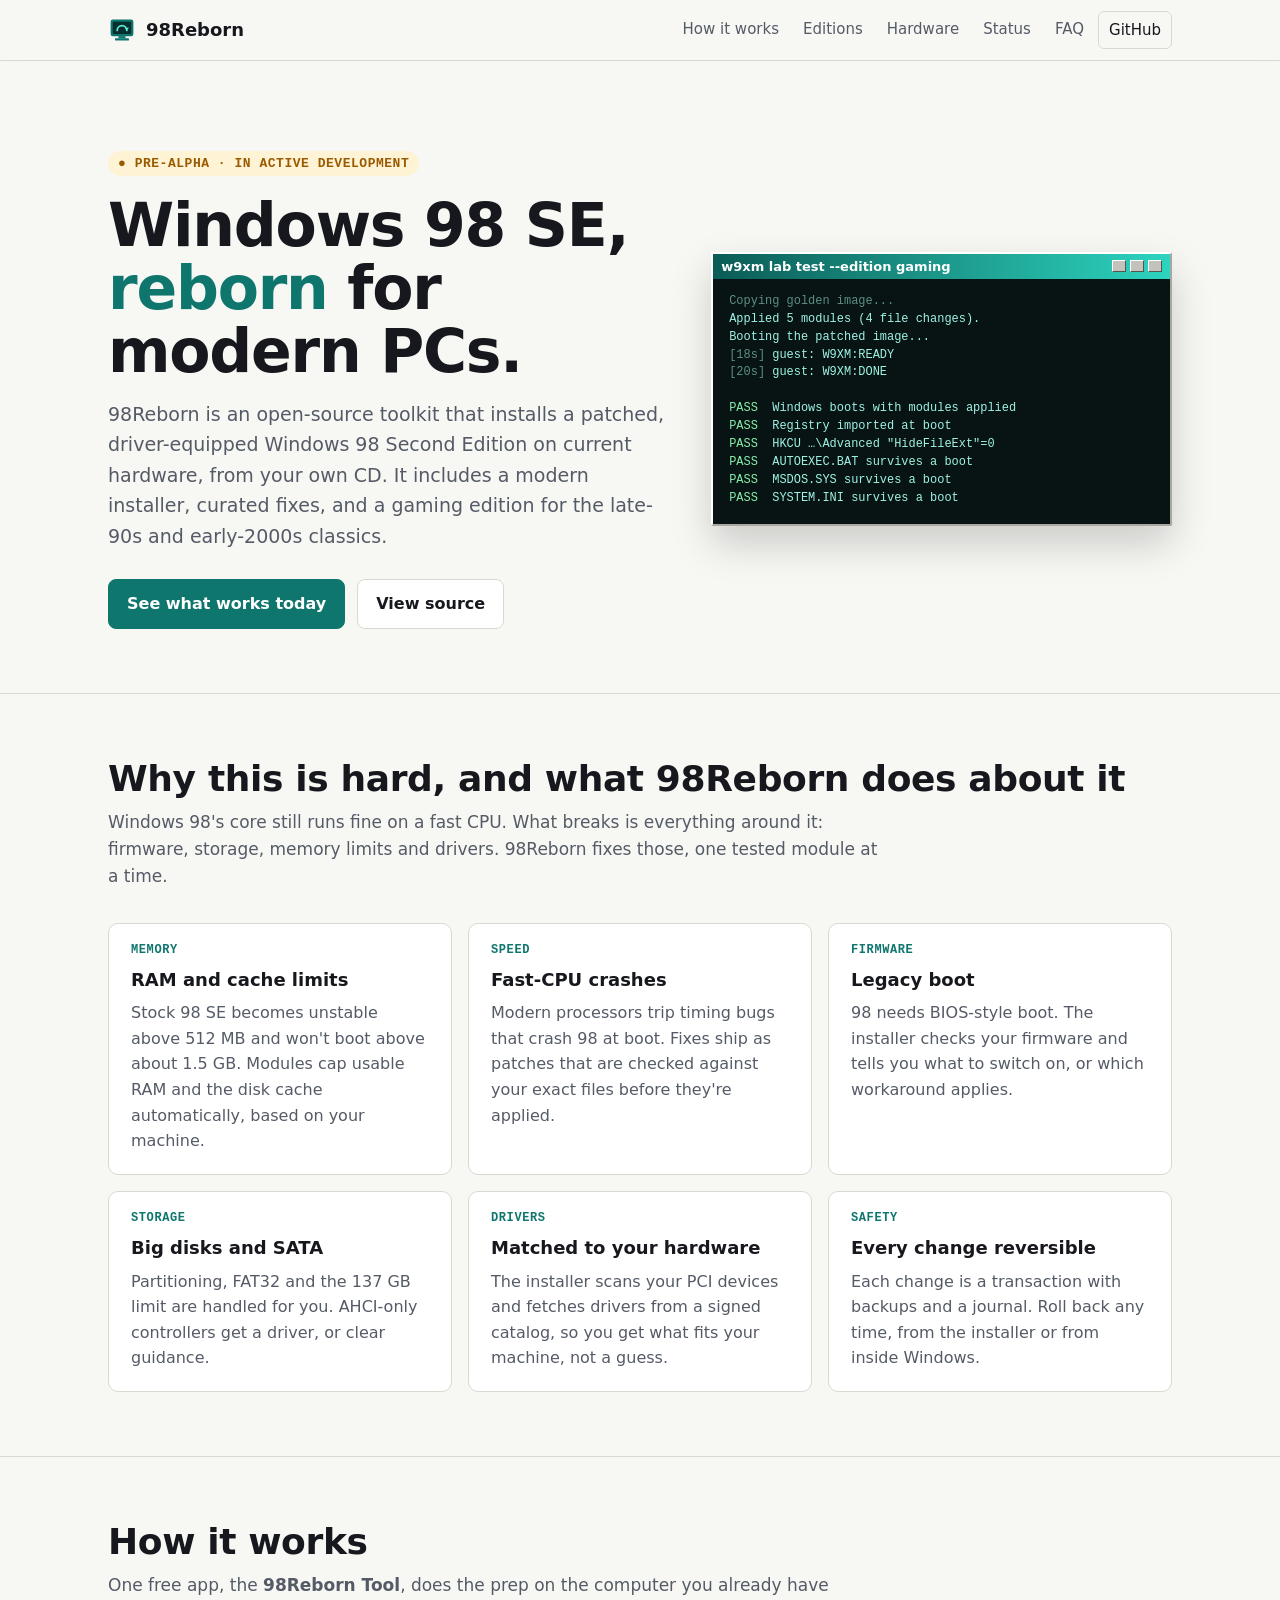
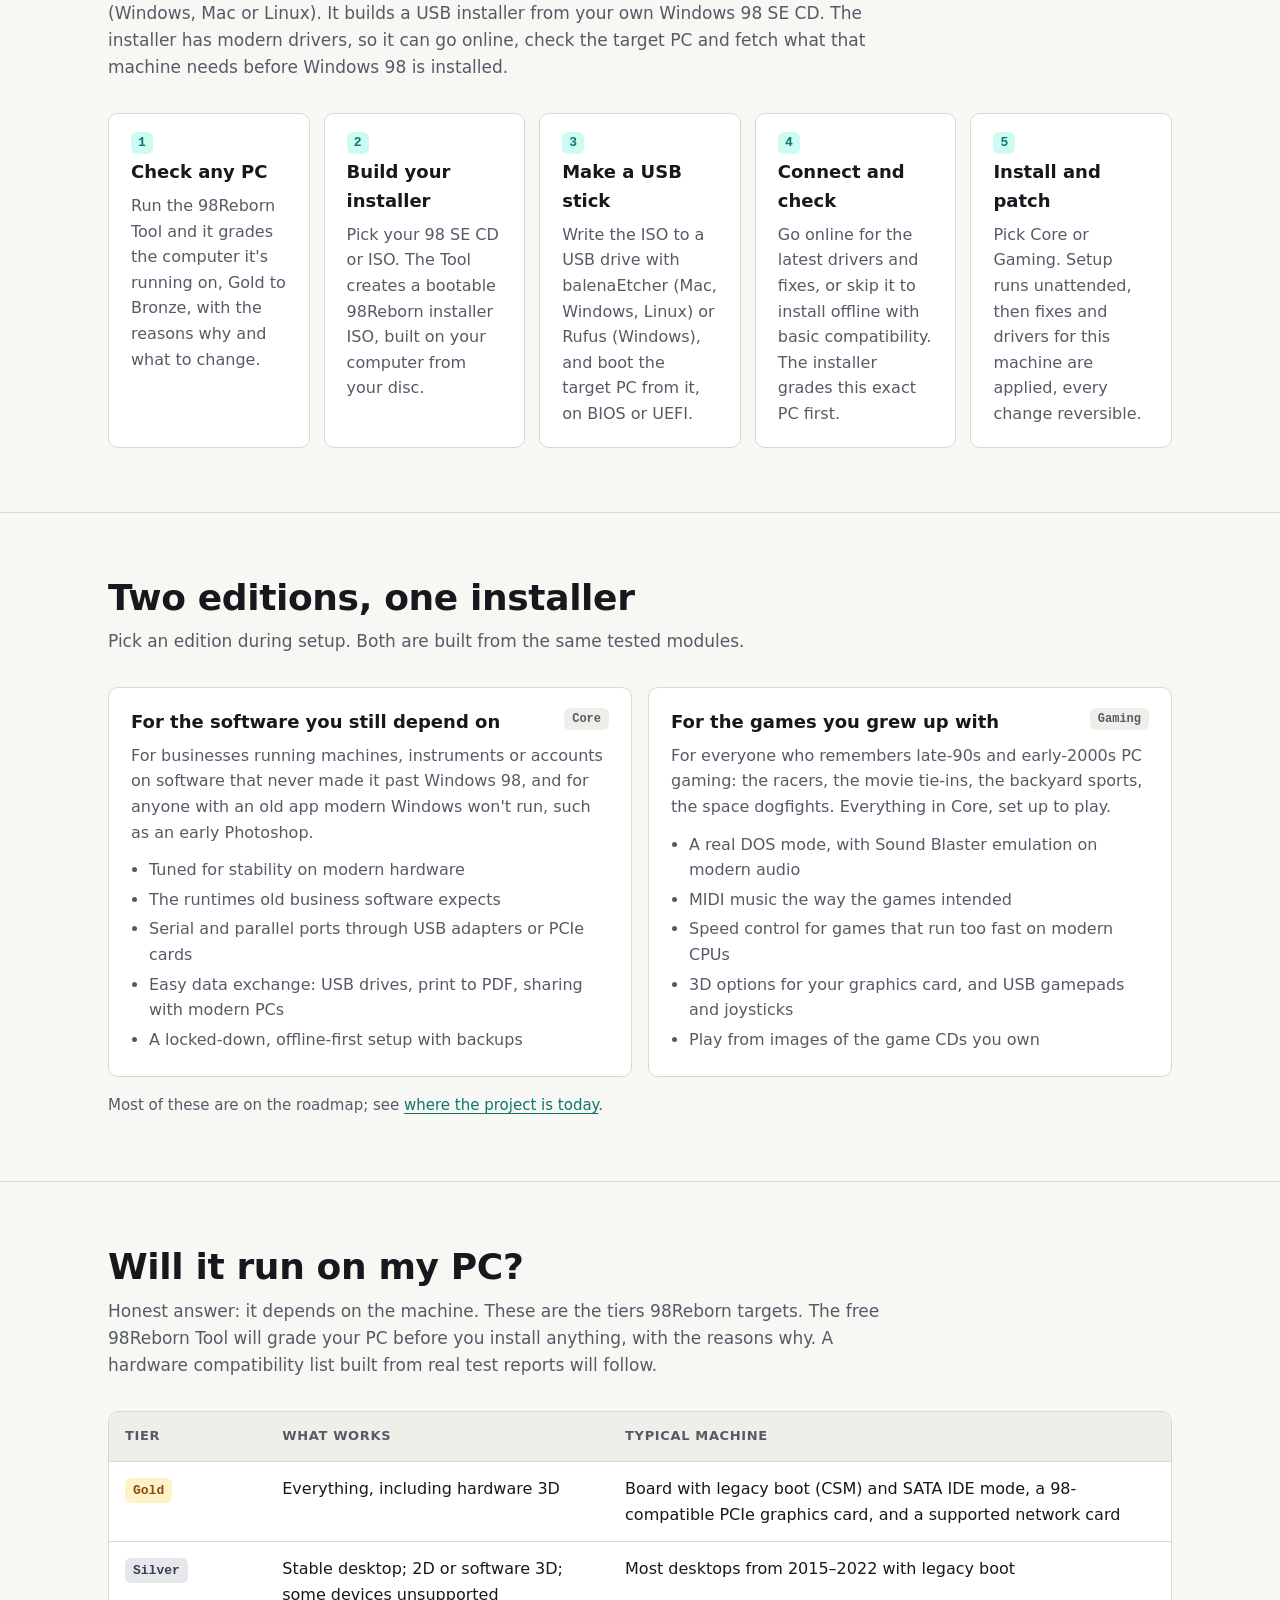
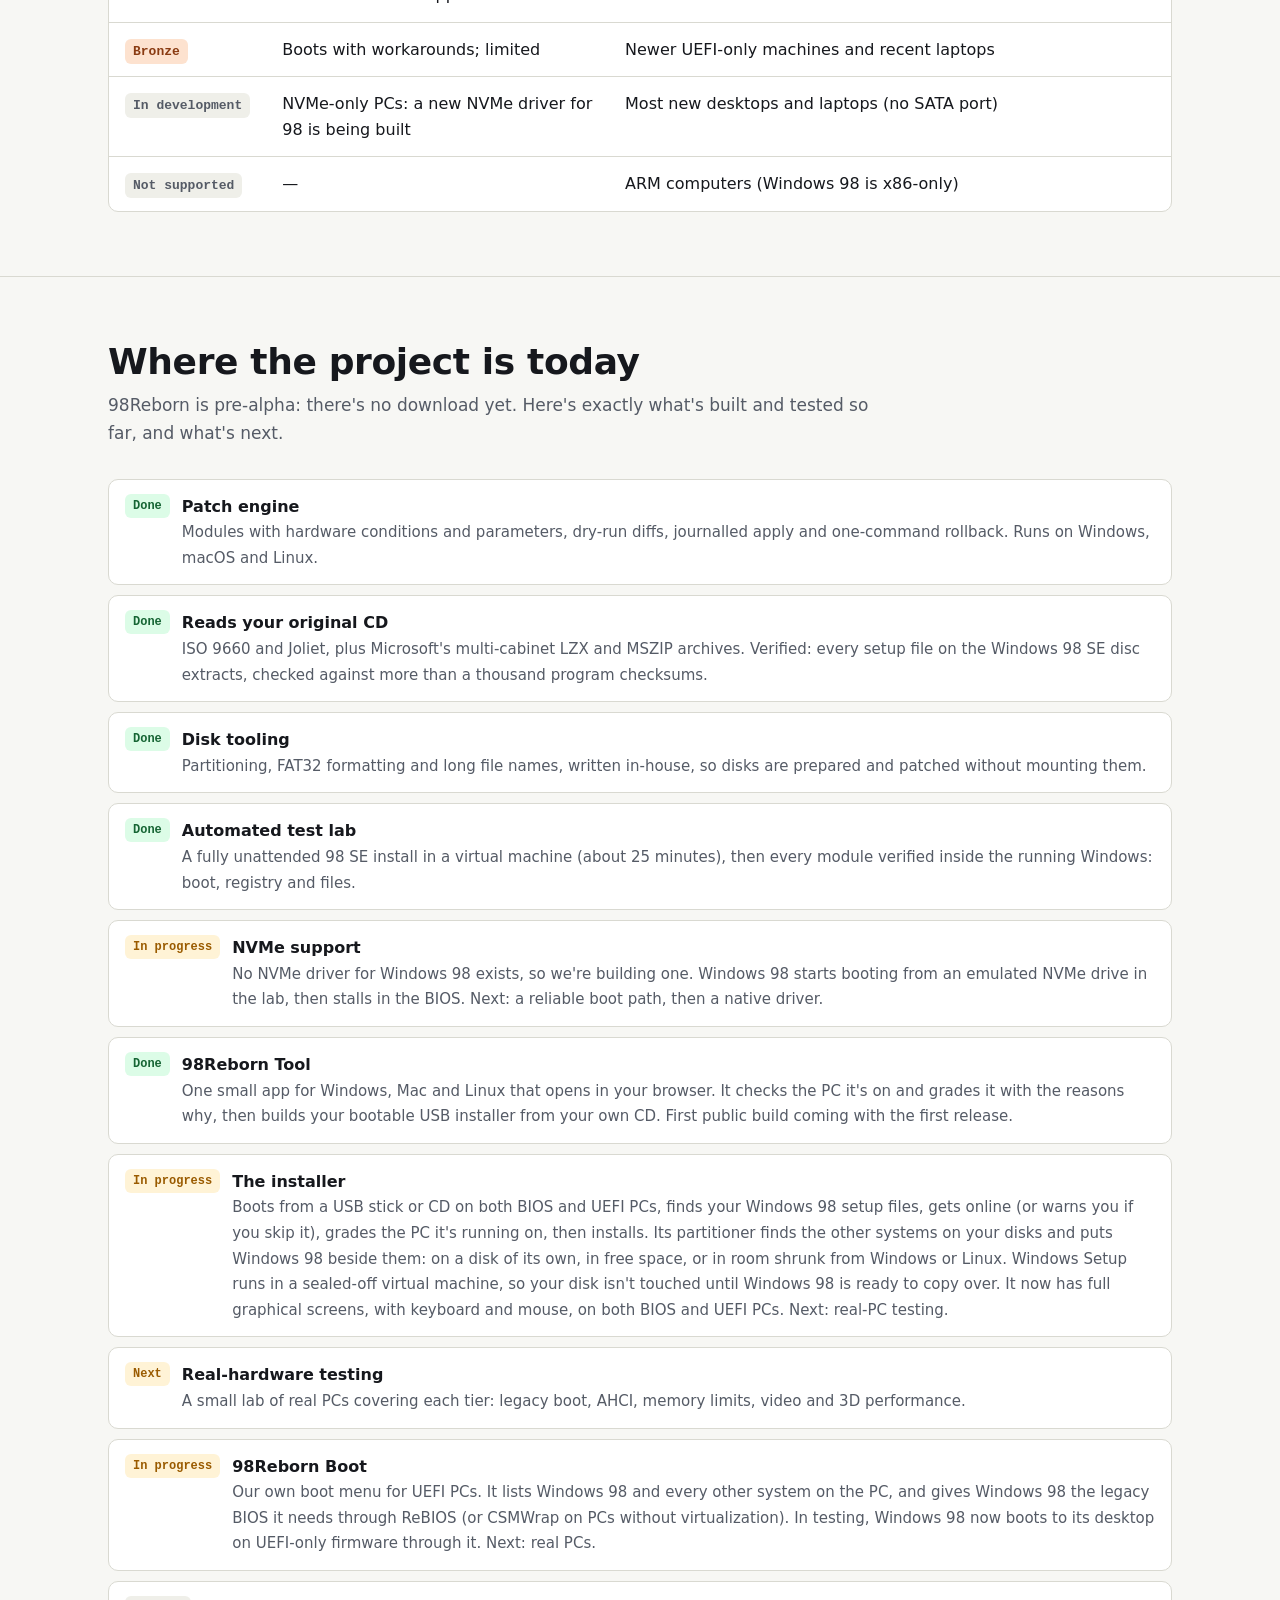
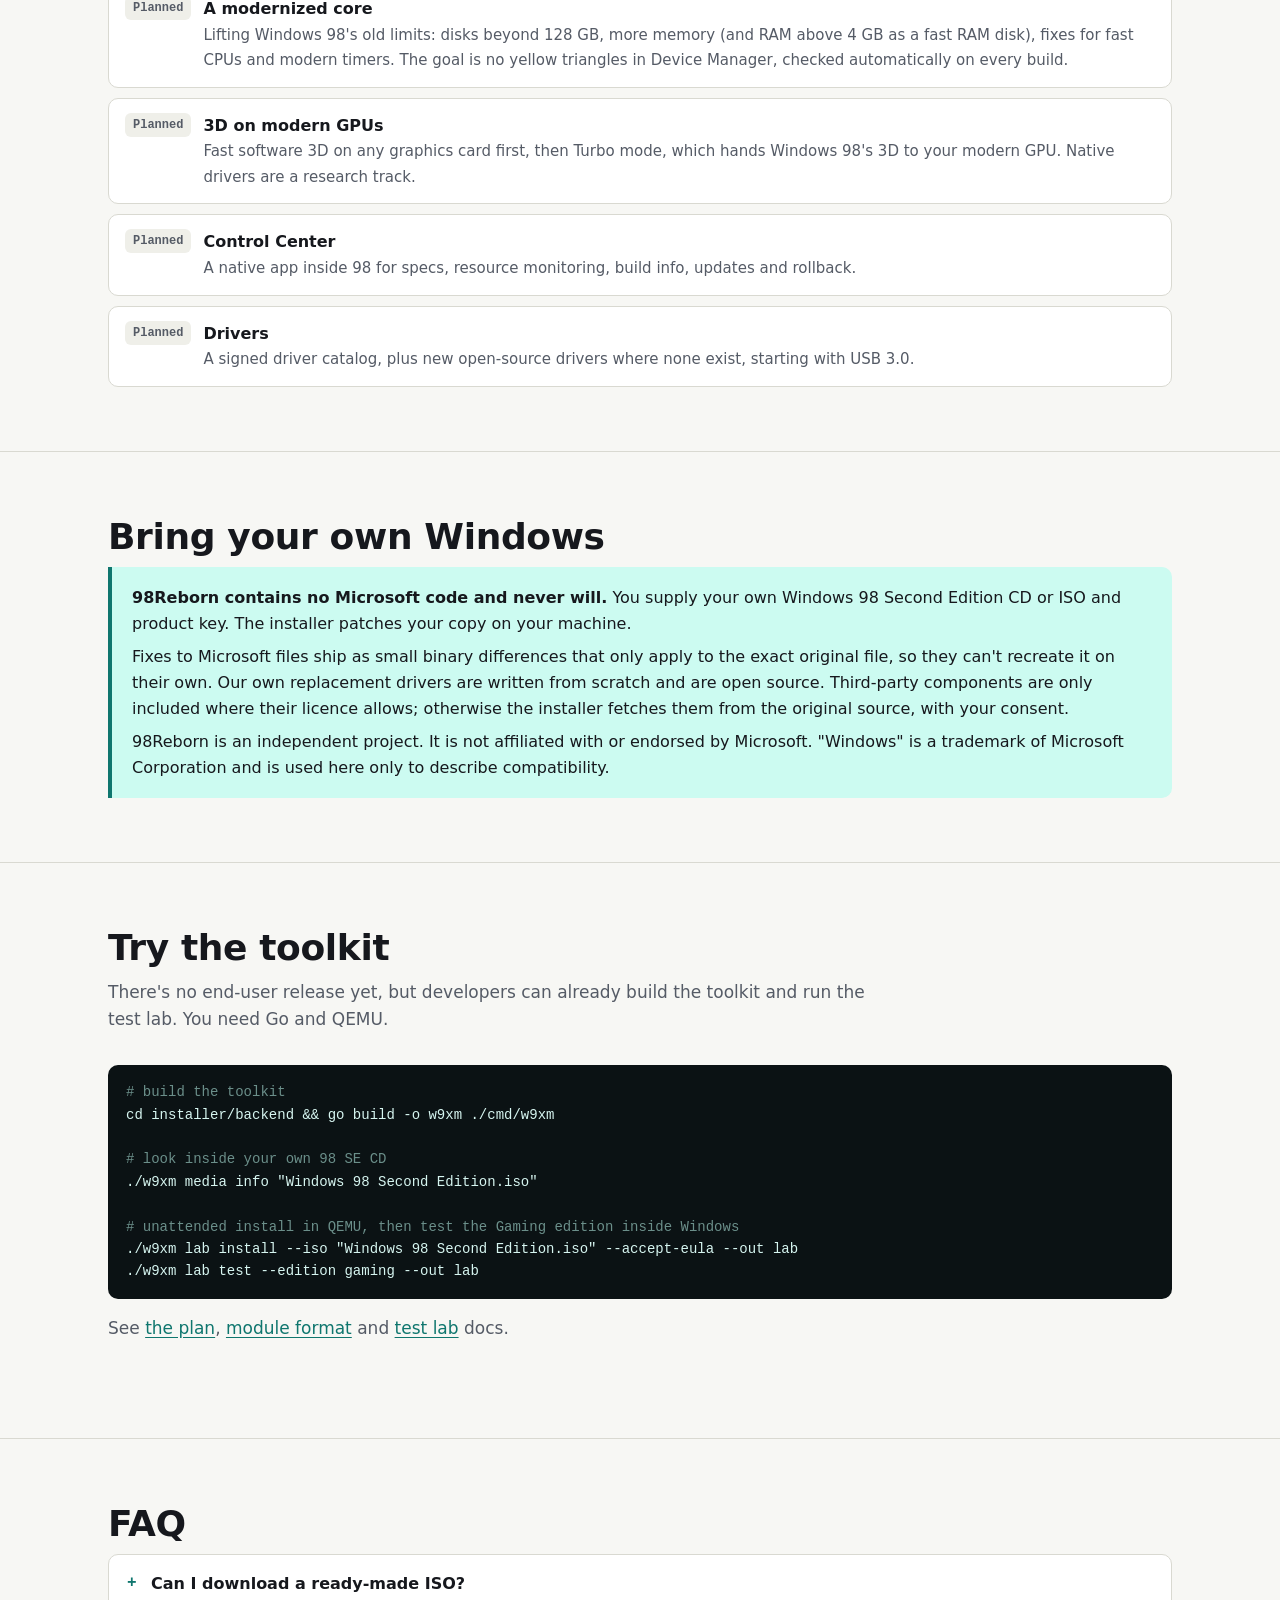
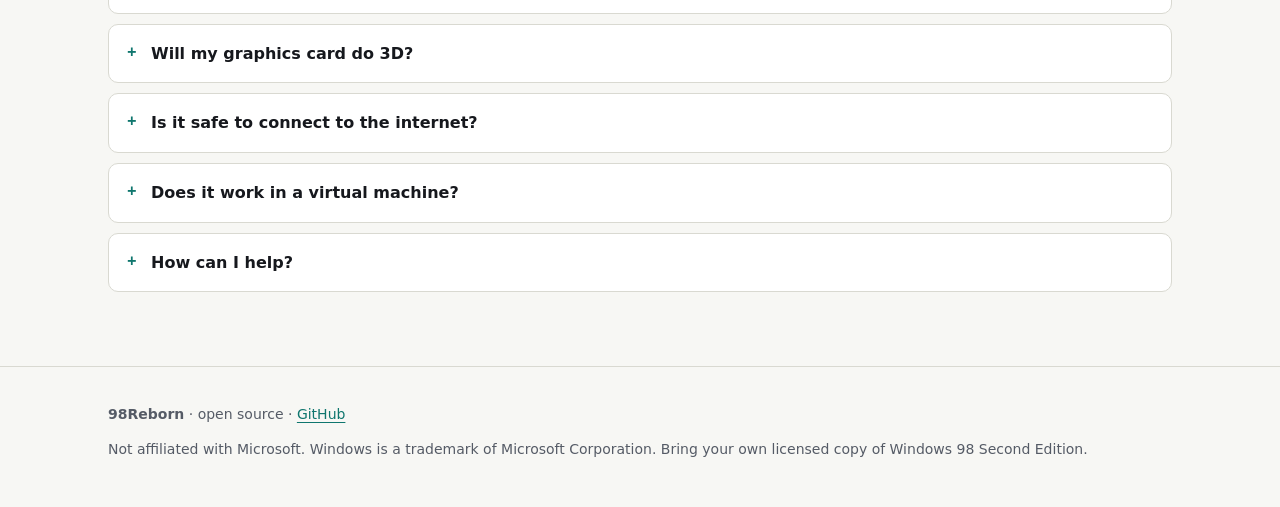
==== commit 4623df19: "Windows 98 boots on UEFI-only firmware via 98Reborn Boot + ReBIOS Installing in ACPI mode (Setup /p " ====
--- a/site/index.html
+++ b/site/index.html
@@ -152,7 +152,7 @@
         <li><span class="pill done">Done</span><div><strong>98Reborn Tool</strong><span class="d">One small app for Windows, Mac and Linux that opens in your browser. It checks the PC it's on and grades it with the reasons why, then builds your bootable USB installer from your own CD. First public build coming with the first release.</span></div></li>
         <li><span class="pill wip">In progress</span><div><strong>The installer</strong><span class="d">Boots from a USB stick or CD on both BIOS and UEFI PCs, finds your Windows 98 setup files, gets online (or warns you if you skip it), grades the PC it's running on, then installs. Its partitioner finds the other systems on your disks and puts Windows 98 beside them: on a disk of its own, in free space, or in room shrunk from Windows or Linux. Windows Setup runs in a sealed-off virtual machine, so your disk isn't touched until Windows 98 is ready to copy over. It now has full graphical screens, with keyboard and mouse, on both BIOS and UEFI PCs. Next: real-PC testing.</span></div></li>
         <li><span class="pill wip">Next</span><div><strong>Real-hardware testing</strong><span class="d">A small lab of real PCs covering each tier: legacy boot, AHCI, memory limits, video and 3D performance.</span></div></li>
-        <li><span class="pill wip">In progress</span><div><strong>98Reborn Boot</strong><span class="d">Our own boot menu for UEFI PCs. It lists Windows 98 and every other system on the PC, and gives Windows 98 the legacy BIOS it needs through ReBIOS (or CSMWrap on PCs without virtualization). The menu works; next is Windows 98 reaching the desktop on UEFI-only machines.</span></div></li>
+        <li><span class="pill wip">In progress</span><div><strong>98Reborn Boot</strong><span class="d">Our own boot menu for UEFI PCs. It lists Windows 98 and every other system on the PC, and gives Windows 98 the legacy BIOS it needs through ReBIOS (or CSMWrap on PCs without virtualization). In testing, Windows 98 now boots to its desktop on UEFI-only firmware through it. Next: real PCs.</span></div></li>
         <li><span class="pill todo">Planned</span><div><strong>A modernized core</strong><span class="d">Lifting Windows 98's old limits: disks beyond 128 GB, more memory (and RAM above 4 GB as a fast RAM disk), fixes for fast CPUs and modern timers. The goal is no yellow triangles in Device Manager, checked automatically on every build.</span></div></li>
         <li><span class="pill todo">Planned</span><div><strong>3D on modern GPUs</strong><span class="d">Fast software 3D on any graphics card first, then Turbo mode, which hands Windows 98's 3D to your modern GPU. Native drivers are a research track.</span></div></li>
         <li><span class="pill todo">Planned</span><div><strong>Control Center</strong><span class="d">A native app inside 98 for specs, resource monitoring, build info, updates and rollback.</span></div></li>
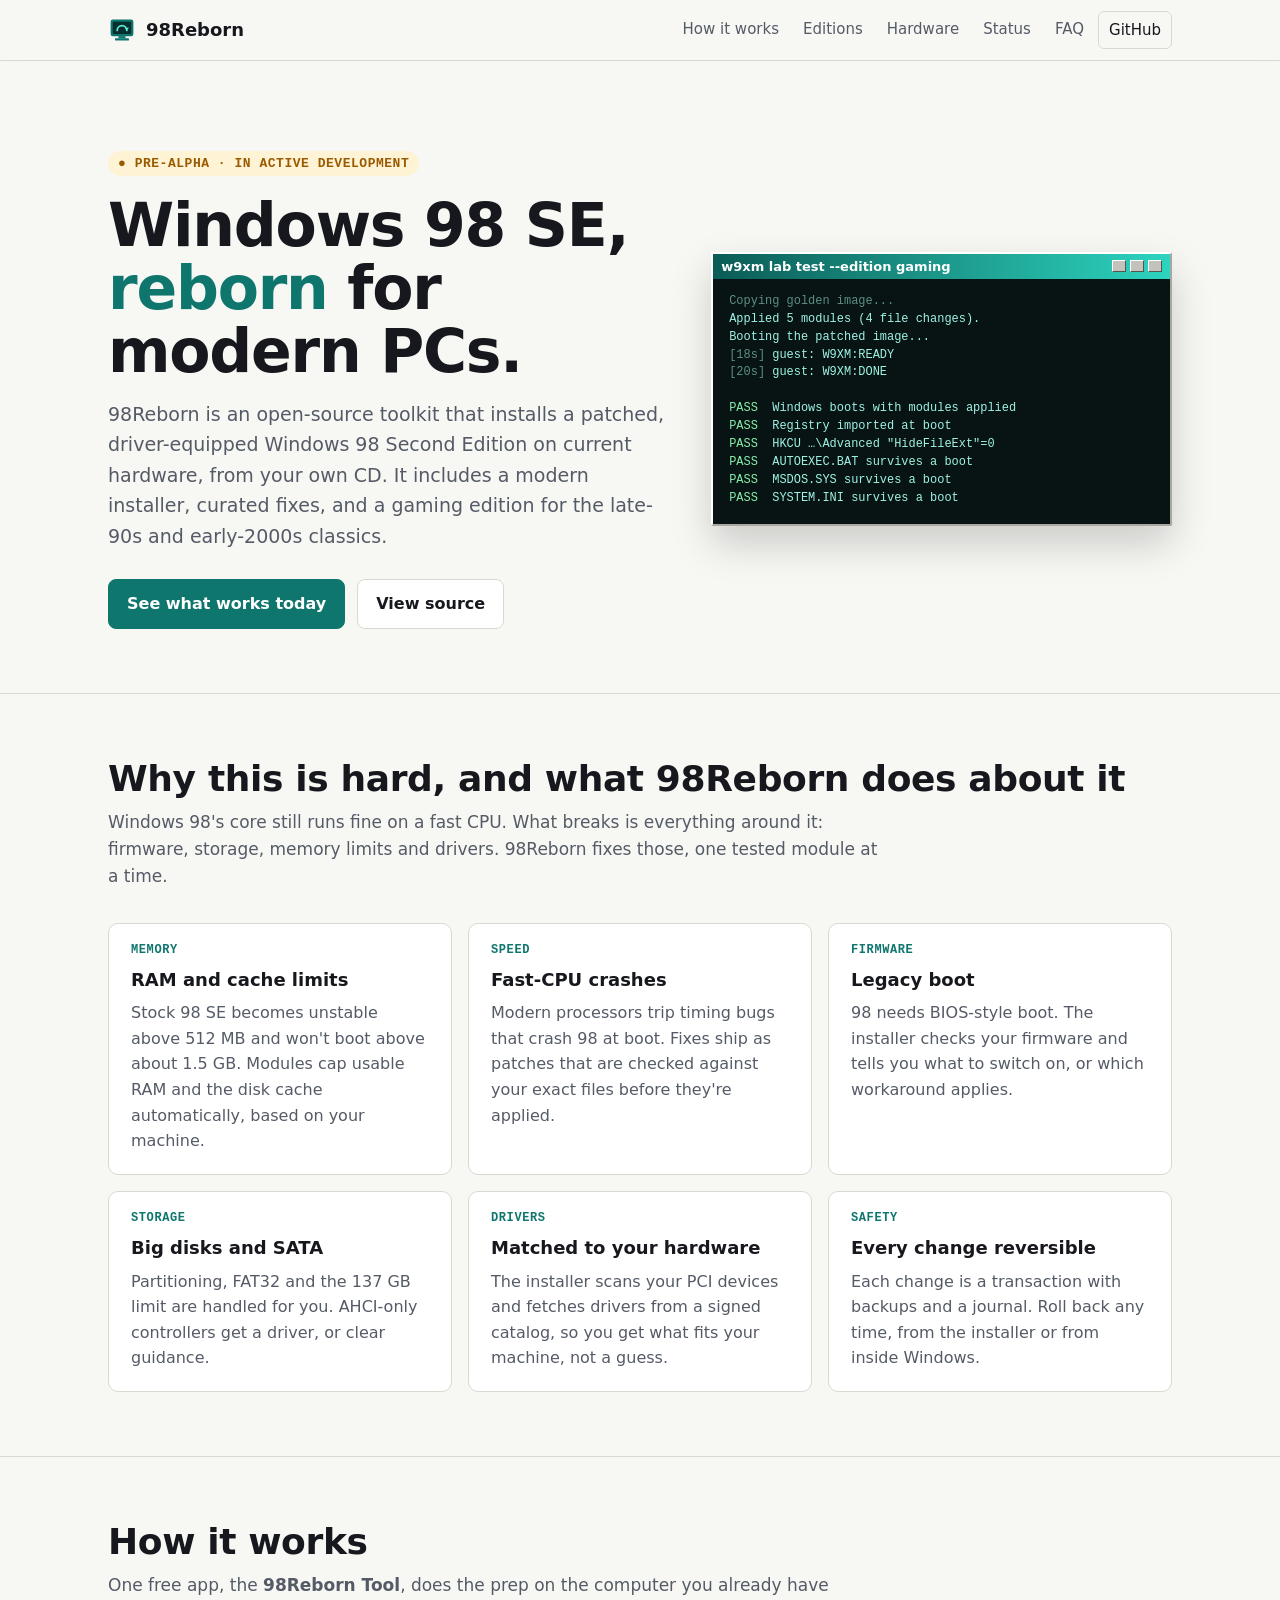
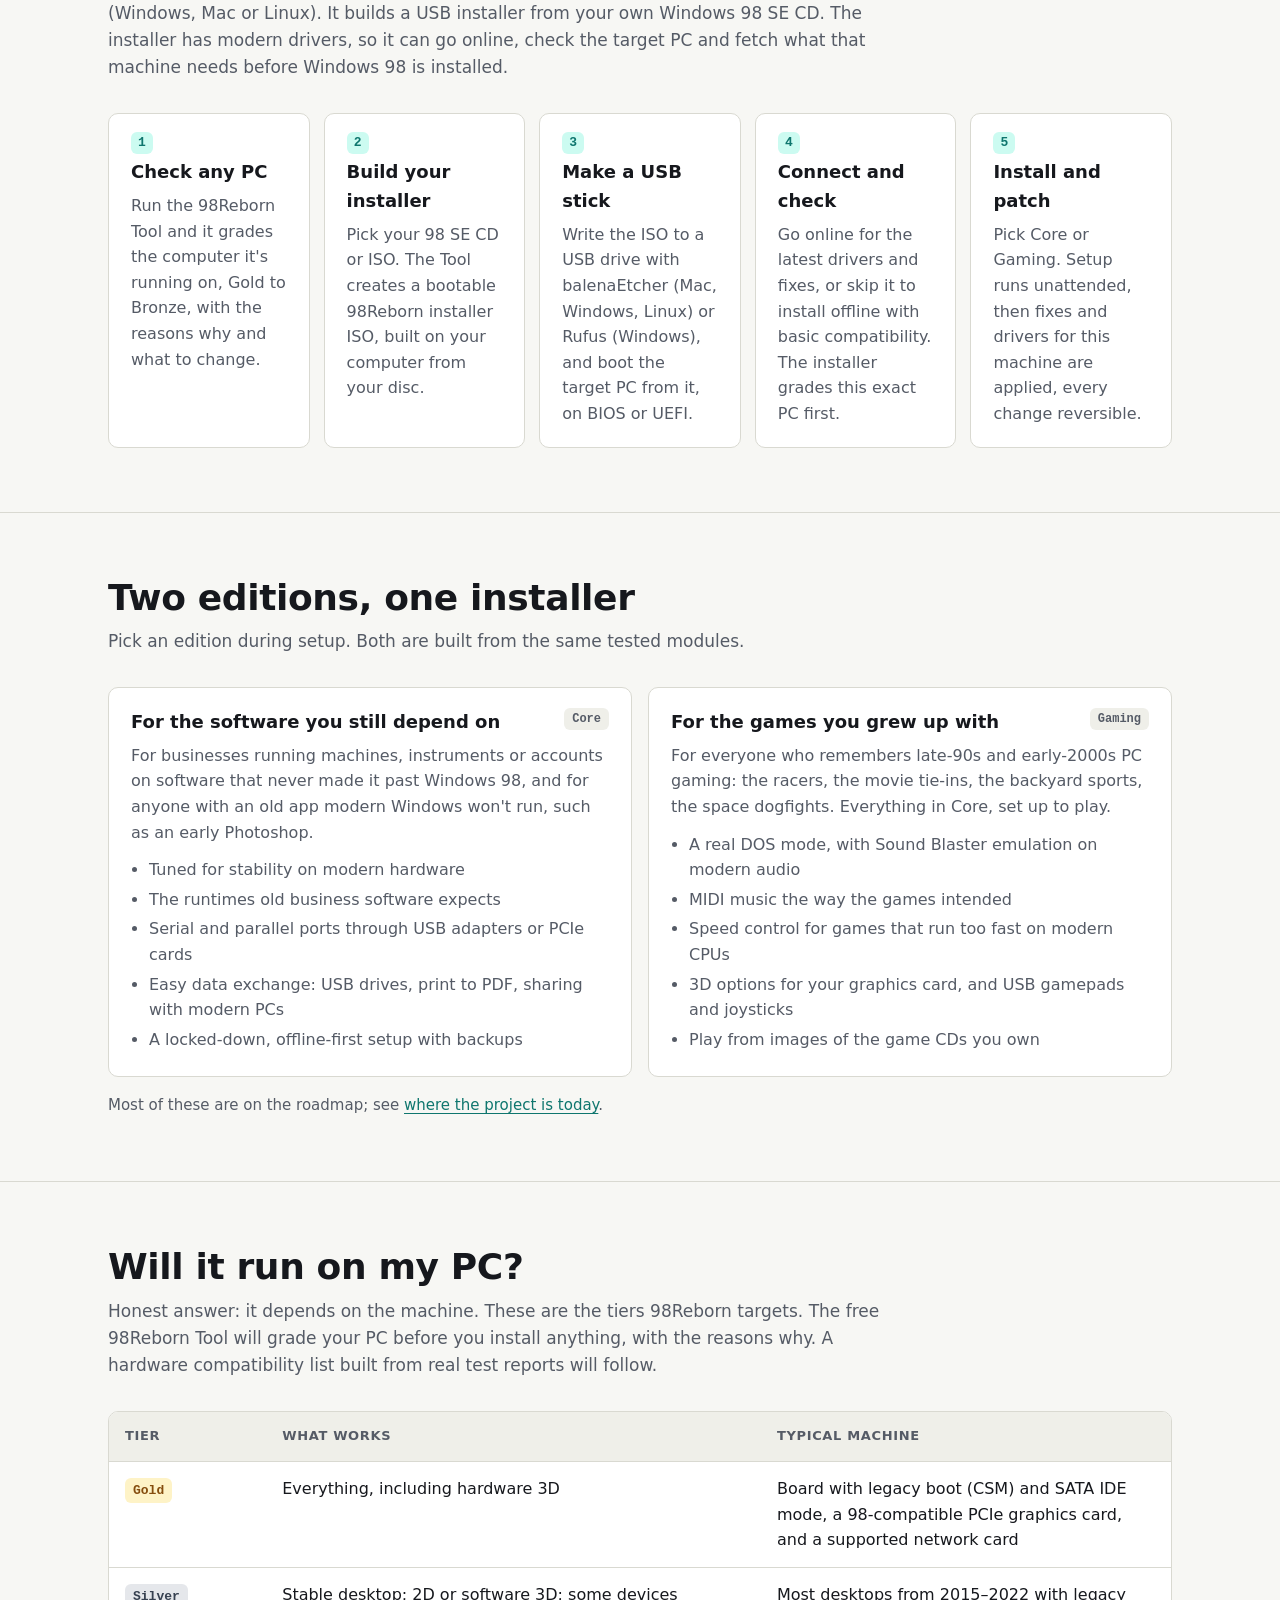
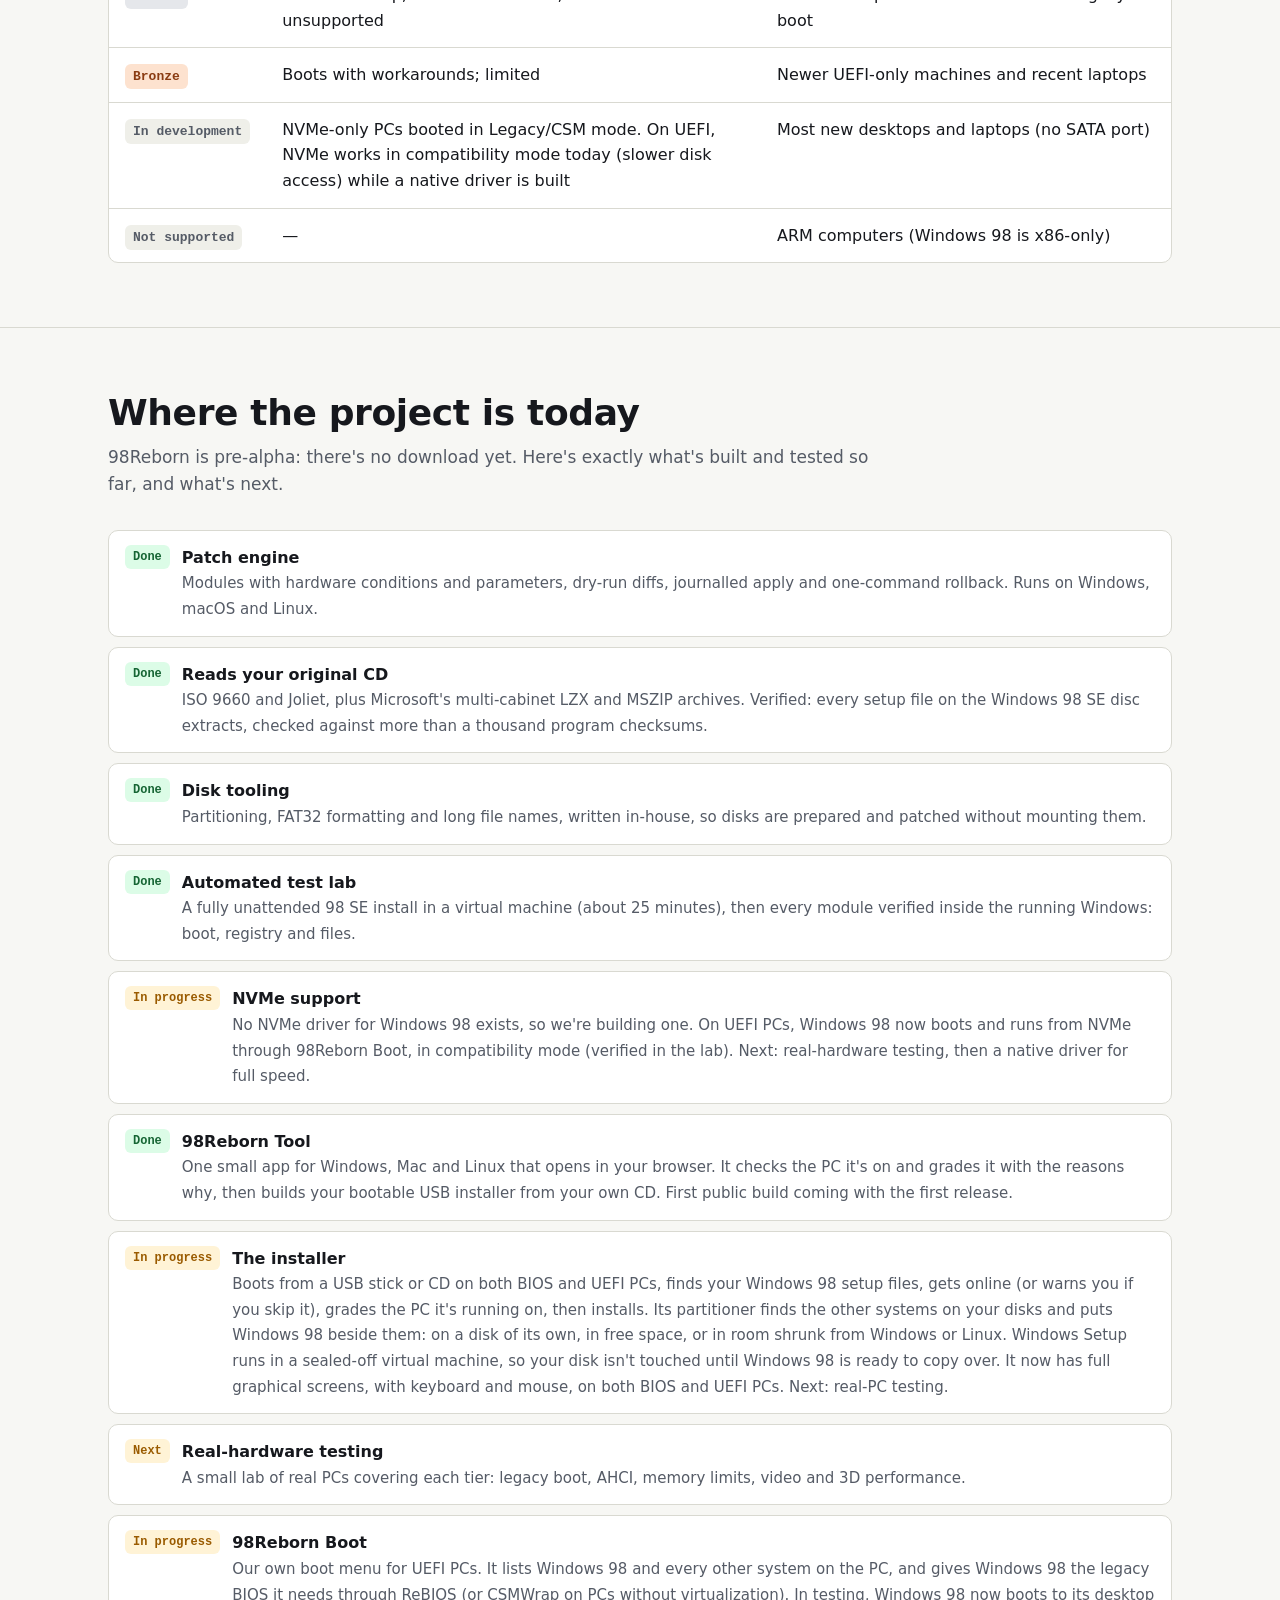
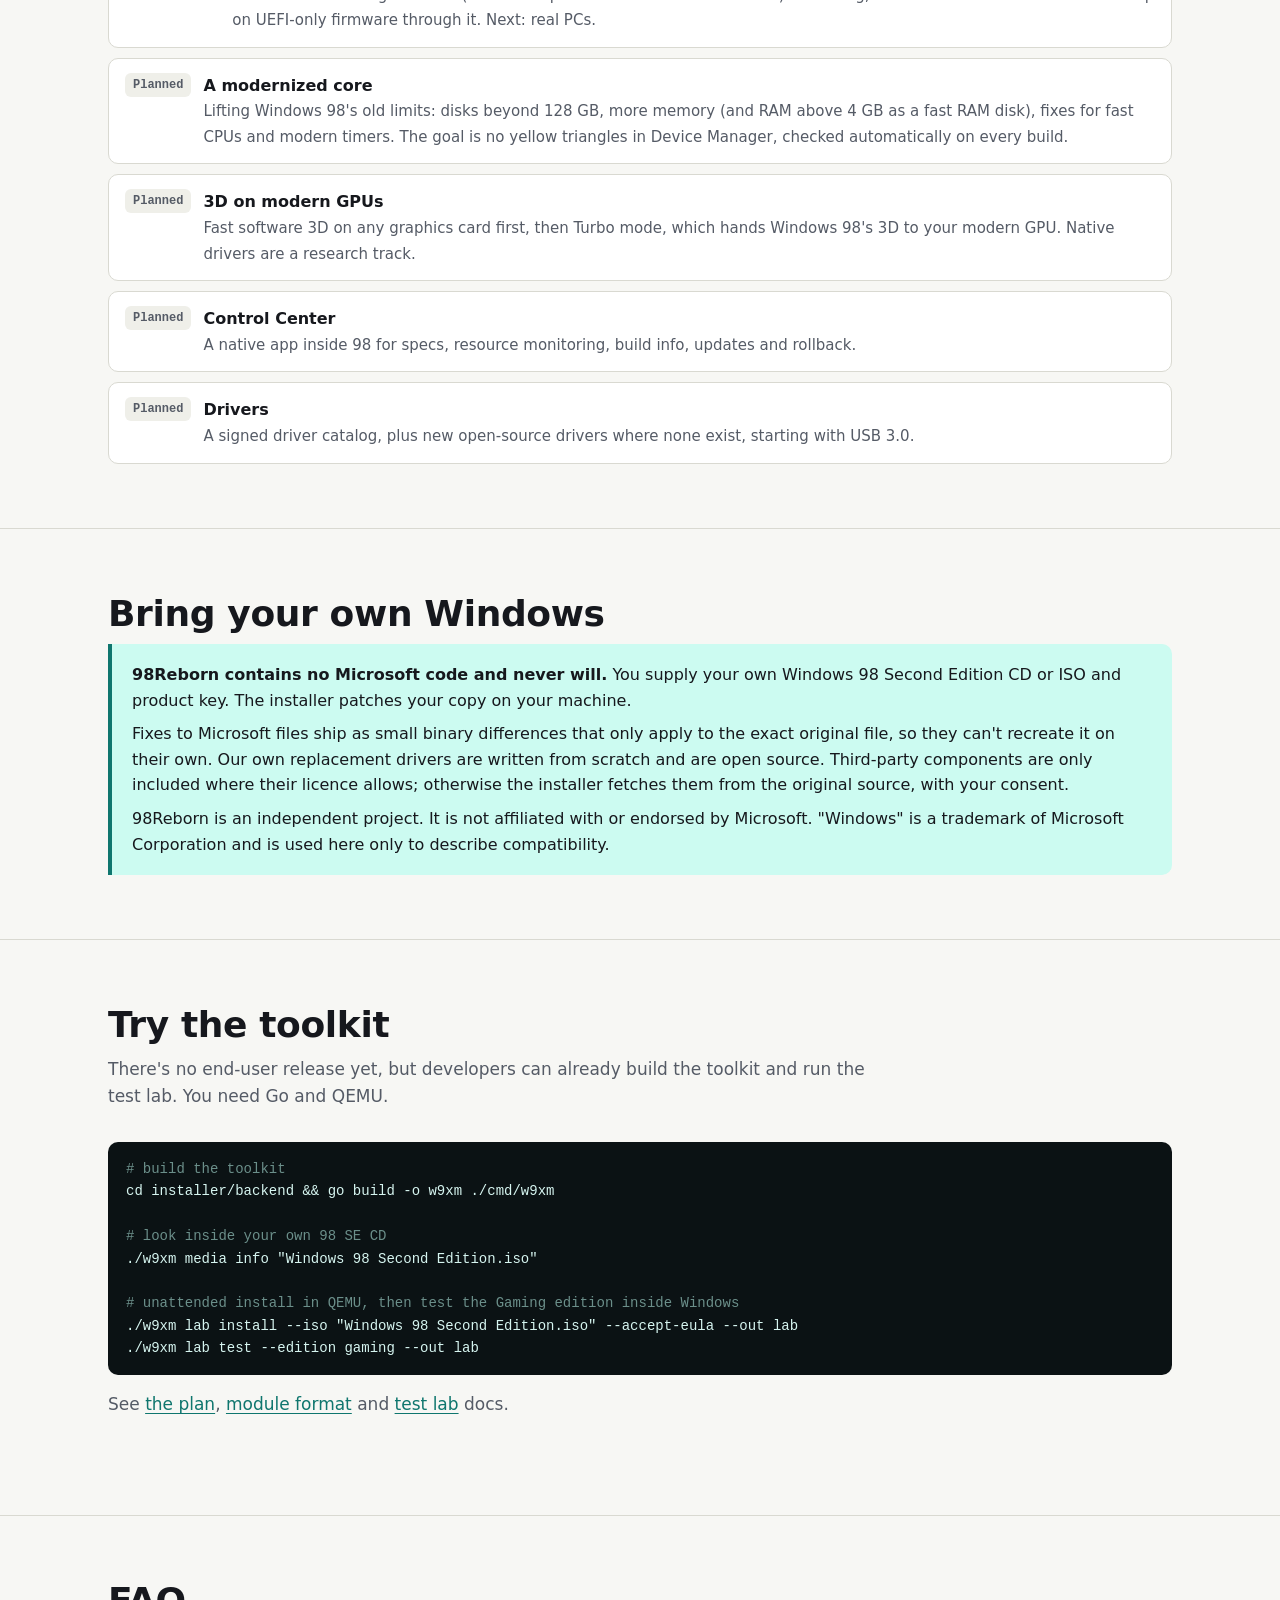
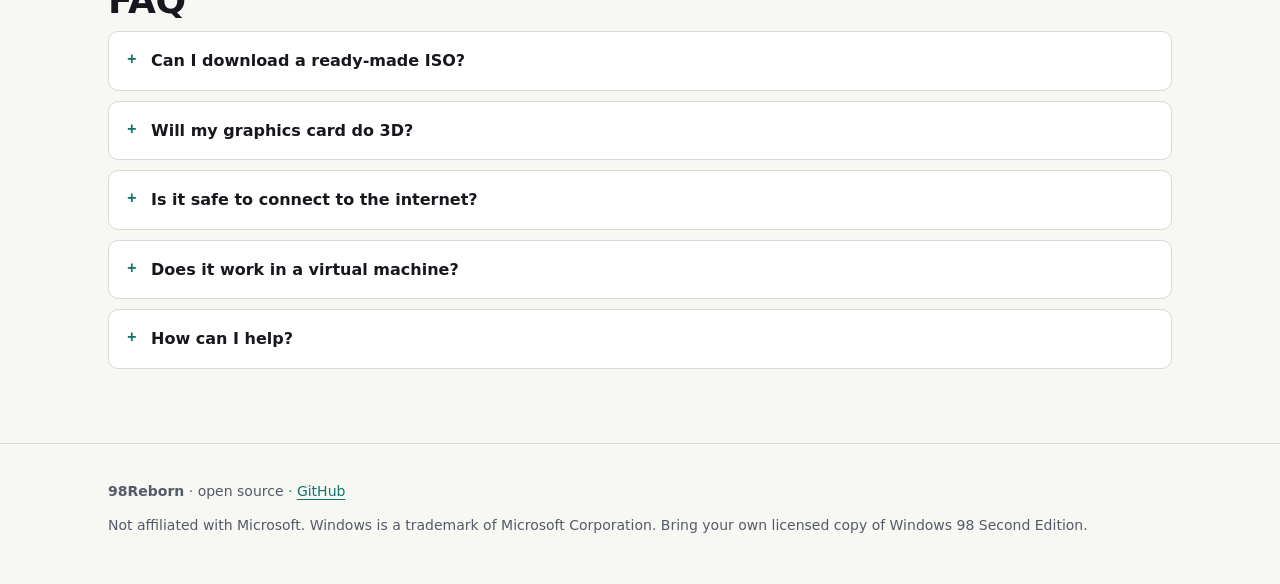
==== commit 8759ef6d: "NVMe: offer NVMe disks on UEFI PCs (compatibility mode via 98Reborn Boot) Windows 98 boots and runs " ====
--- a/site/index.html
+++ b/site/index.html
@@ -131,7 +131,7 @@
             <tr><td><span class="tier t-gold">Gold</span></td><td>Everything, including hardware 3D</td><td>Board with legacy boot (CSM) and SATA IDE mode, a 98-compatible PCIe graphics card, and a supported network card</td></tr>
             <tr><td><span class="tier t-silver">Silver</span></td><td>Stable desktop; 2D or software 3D; some devices unsupported</td><td>Most desktops from 2015–2022 with legacy boot</td></tr>
             <tr><td><span class="tier t-bronze">Bronze</span></td><td>Boots with workarounds; limited</td><td>Newer UEFI-only machines and recent laptops</td></tr>
-            <tr><td><span class="tier t-no">In development</span></td><td>NVMe-only PCs: a new NVMe driver for 98 is being built</td><td>Most new desktops and laptops (no SATA port)</td></tr>
+            <tr><td><span class="tier t-no">In development</span></td><td>NVMe-only PCs booted in Legacy/CSM mode. On UEFI, NVMe works in compatibility mode today (slower disk access) while a native driver is built</td><td>Most new desktops and laptops (no SATA port)</td></tr>
             <tr><td><span class="tier t-no">Not supported</span></td><td>—</td><td>ARM computers (Windows 98 is x86-only)</td></tr>
           </tbody>
         </table>
@@ -148,7 +148,7 @@
         <li><span class="pill done">Done</span><div><strong>Reads your original CD</strong><span class="d">ISO 9660 and Joliet, plus Microsoft's multi-cabinet LZX and MSZIP archives. Verified: every setup file on the Windows 98 SE disc extracts, checked against more than a thousand program checksums.</span></div></li>
         <li><span class="pill done">Done</span><div><strong>Disk tooling</strong><span class="d">Partitioning, FAT32 formatting and long file names, written in-house, so disks are prepared and patched without mounting them.</span></div></li>
         <li><span class="pill done">Done</span><div><strong>Automated test lab</strong><span class="d">A fully unattended 98 SE install in a virtual machine (about 25 minutes), then every module verified inside the running Windows: boot, registry and files.</span></div></li>
-        <li><span class="pill wip">In progress</span><div><strong>NVMe support</strong><span class="d">No NVMe driver for Windows 98 exists, so we're building one. Windows 98 starts booting from an emulated NVMe drive in the lab, then stalls in the BIOS. Next: a reliable boot path, then a native driver.</span></div></li>
+        <li><span class="pill wip">In progress</span><div><strong>NVMe support</strong><span class="d">No NVMe driver for Windows 98 exists, so we're building one. On UEFI PCs, Windows 98 now boots and runs from NVMe through 98Reborn Boot, in compatibility mode (verified in the lab). Next: real-hardware testing, then a native driver for full speed.</span></div></li>
         <li><span class="pill done">Done</span><div><strong>98Reborn Tool</strong><span class="d">One small app for Windows, Mac and Linux that opens in your browser. It checks the PC it's on and grades it with the reasons why, then builds your bootable USB installer from your own CD. First public build coming with the first release.</span></div></li>
         <li><span class="pill wip">In progress</span><div><strong>The installer</strong><span class="d">Boots from a USB stick or CD on both BIOS and UEFI PCs, finds your Windows 98 setup files, gets online (or warns you if you skip it), grades the PC it's running on, then installs. Its partitioner finds the other systems on your disks and puts Windows 98 beside them: on a disk of its own, in free space, or in room shrunk from Windows or Linux. Windows Setup runs in a sealed-off virtual machine, so your disk isn't touched until Windows 98 is ready to copy over. It now has full graphical screens, with keyboard and mouse, on both BIOS and UEFI PCs. Next: real-PC testing.</span></div></li>
         <li><span class="pill wip">Next</span><div><strong>Real-hardware testing</strong><span class="d">A small lab of real PCs covering each tier: legacy boot, AHCI, memory limits, video and 3D performance.</span></div></li>
